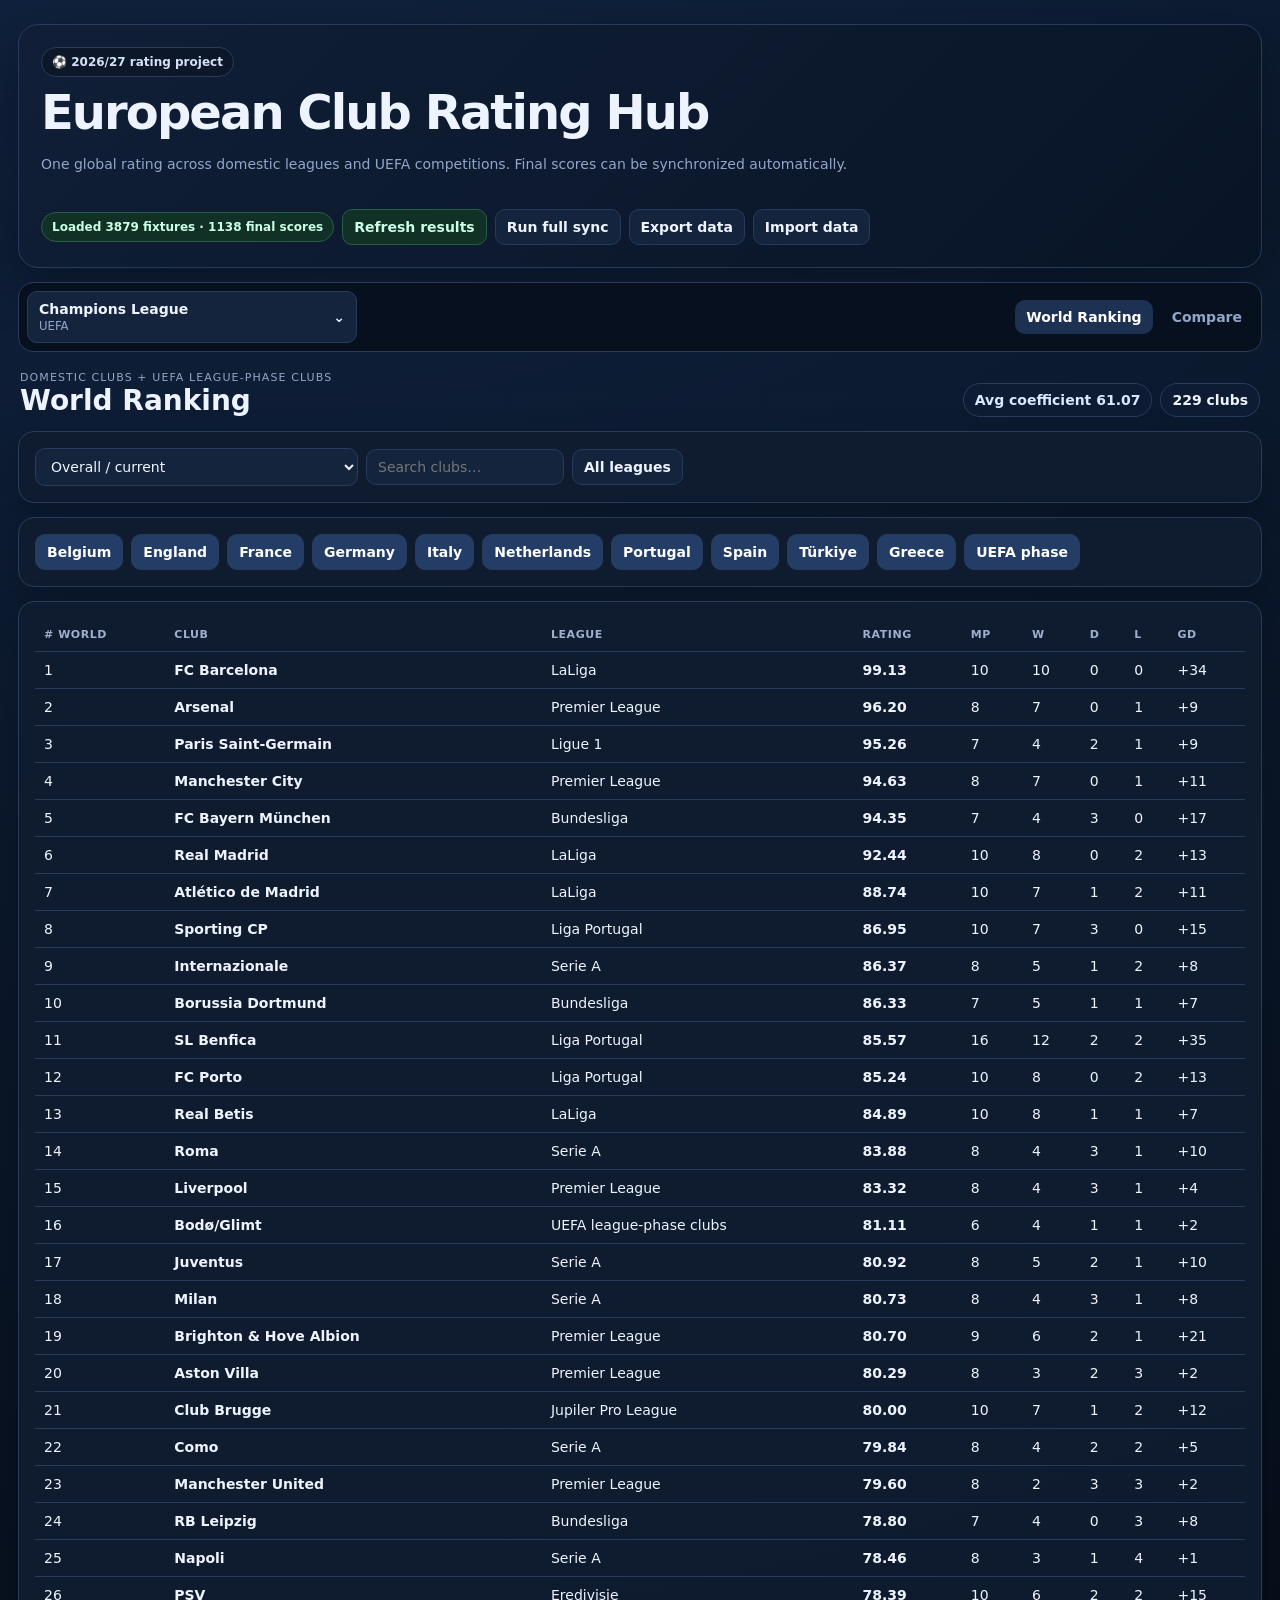
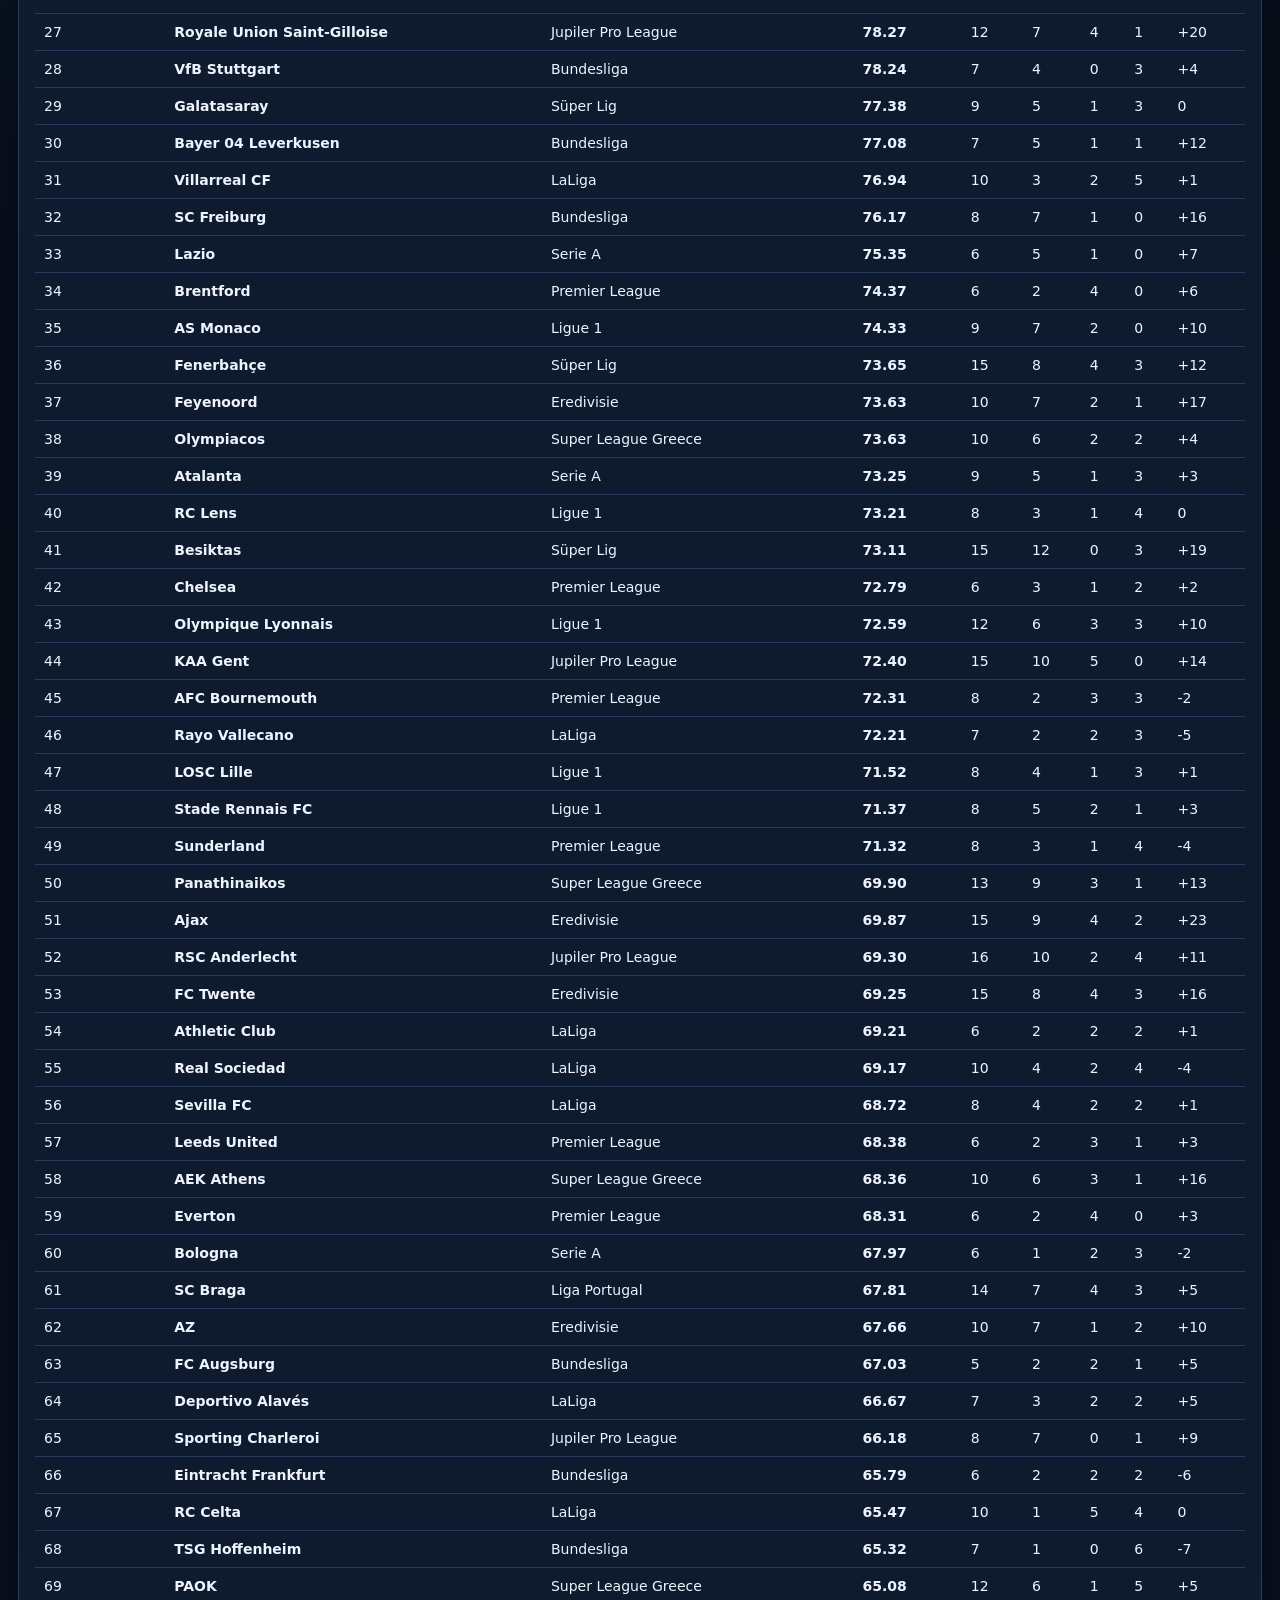
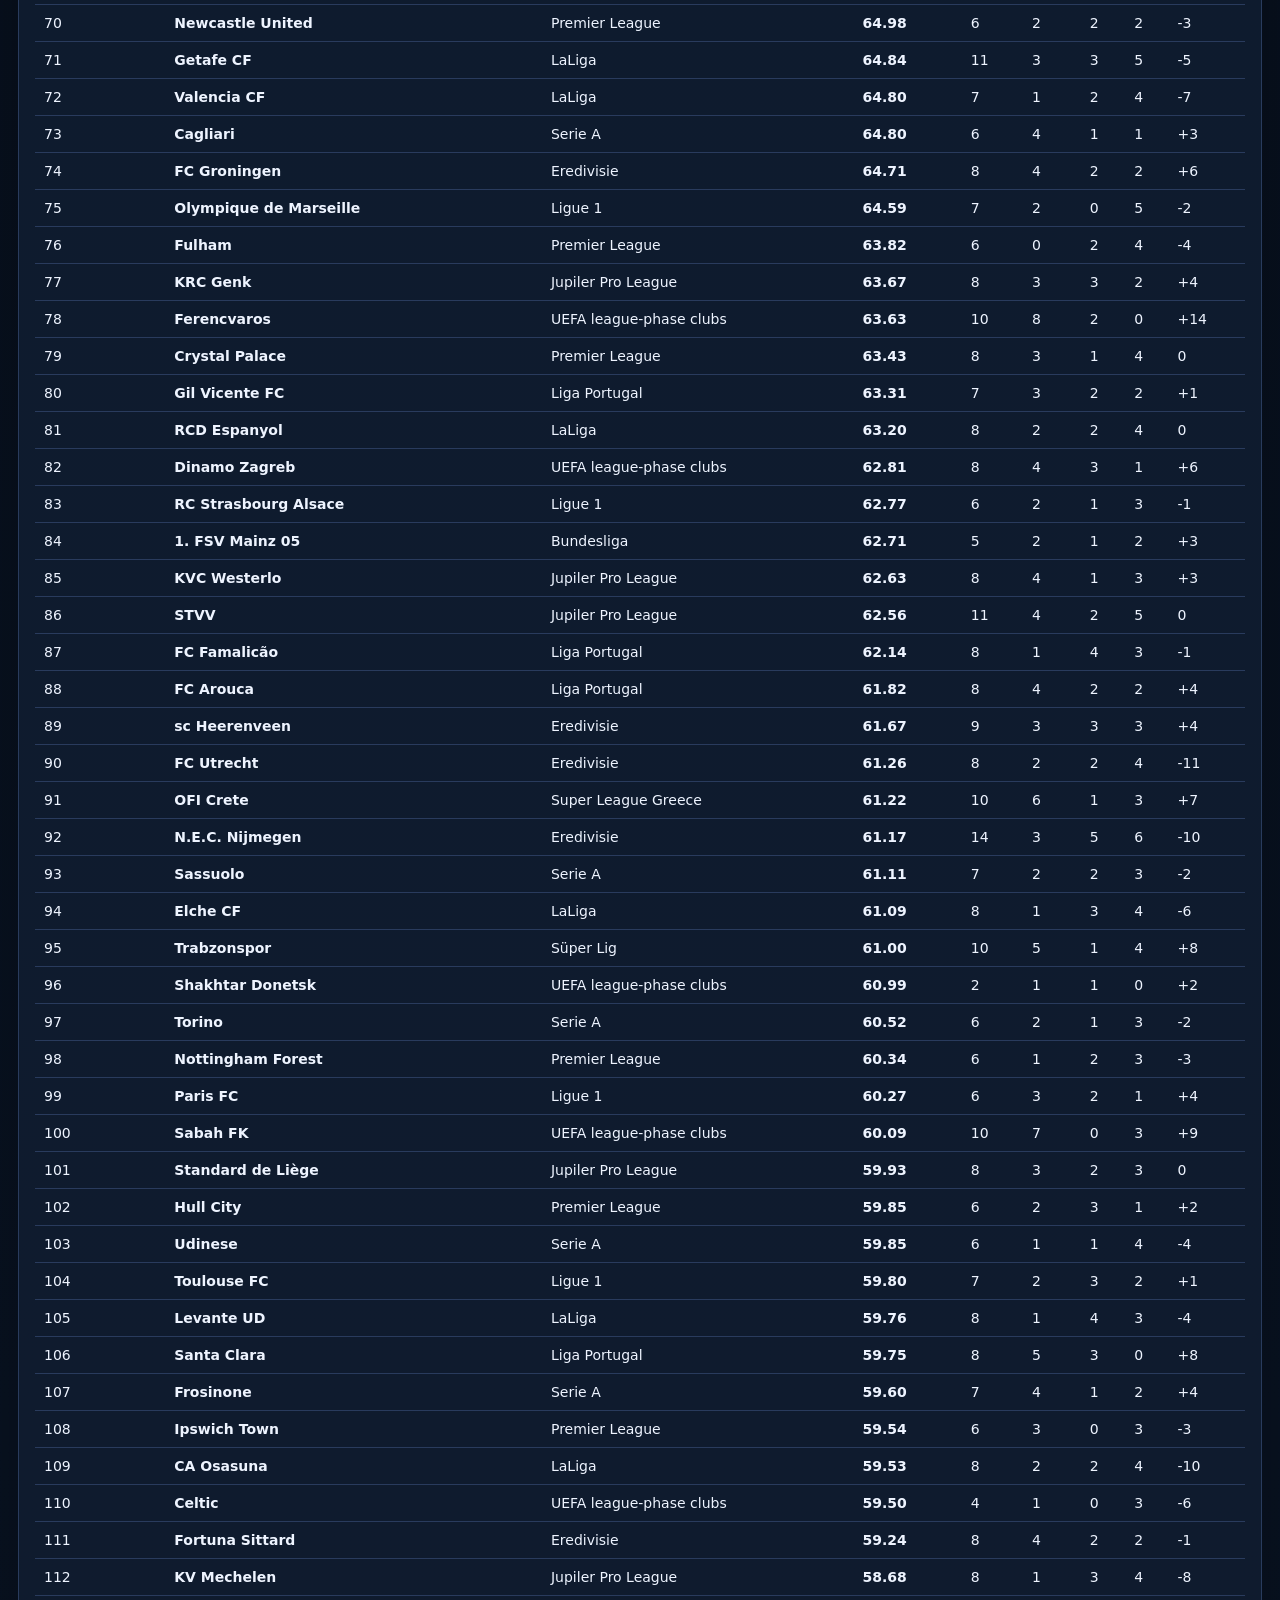
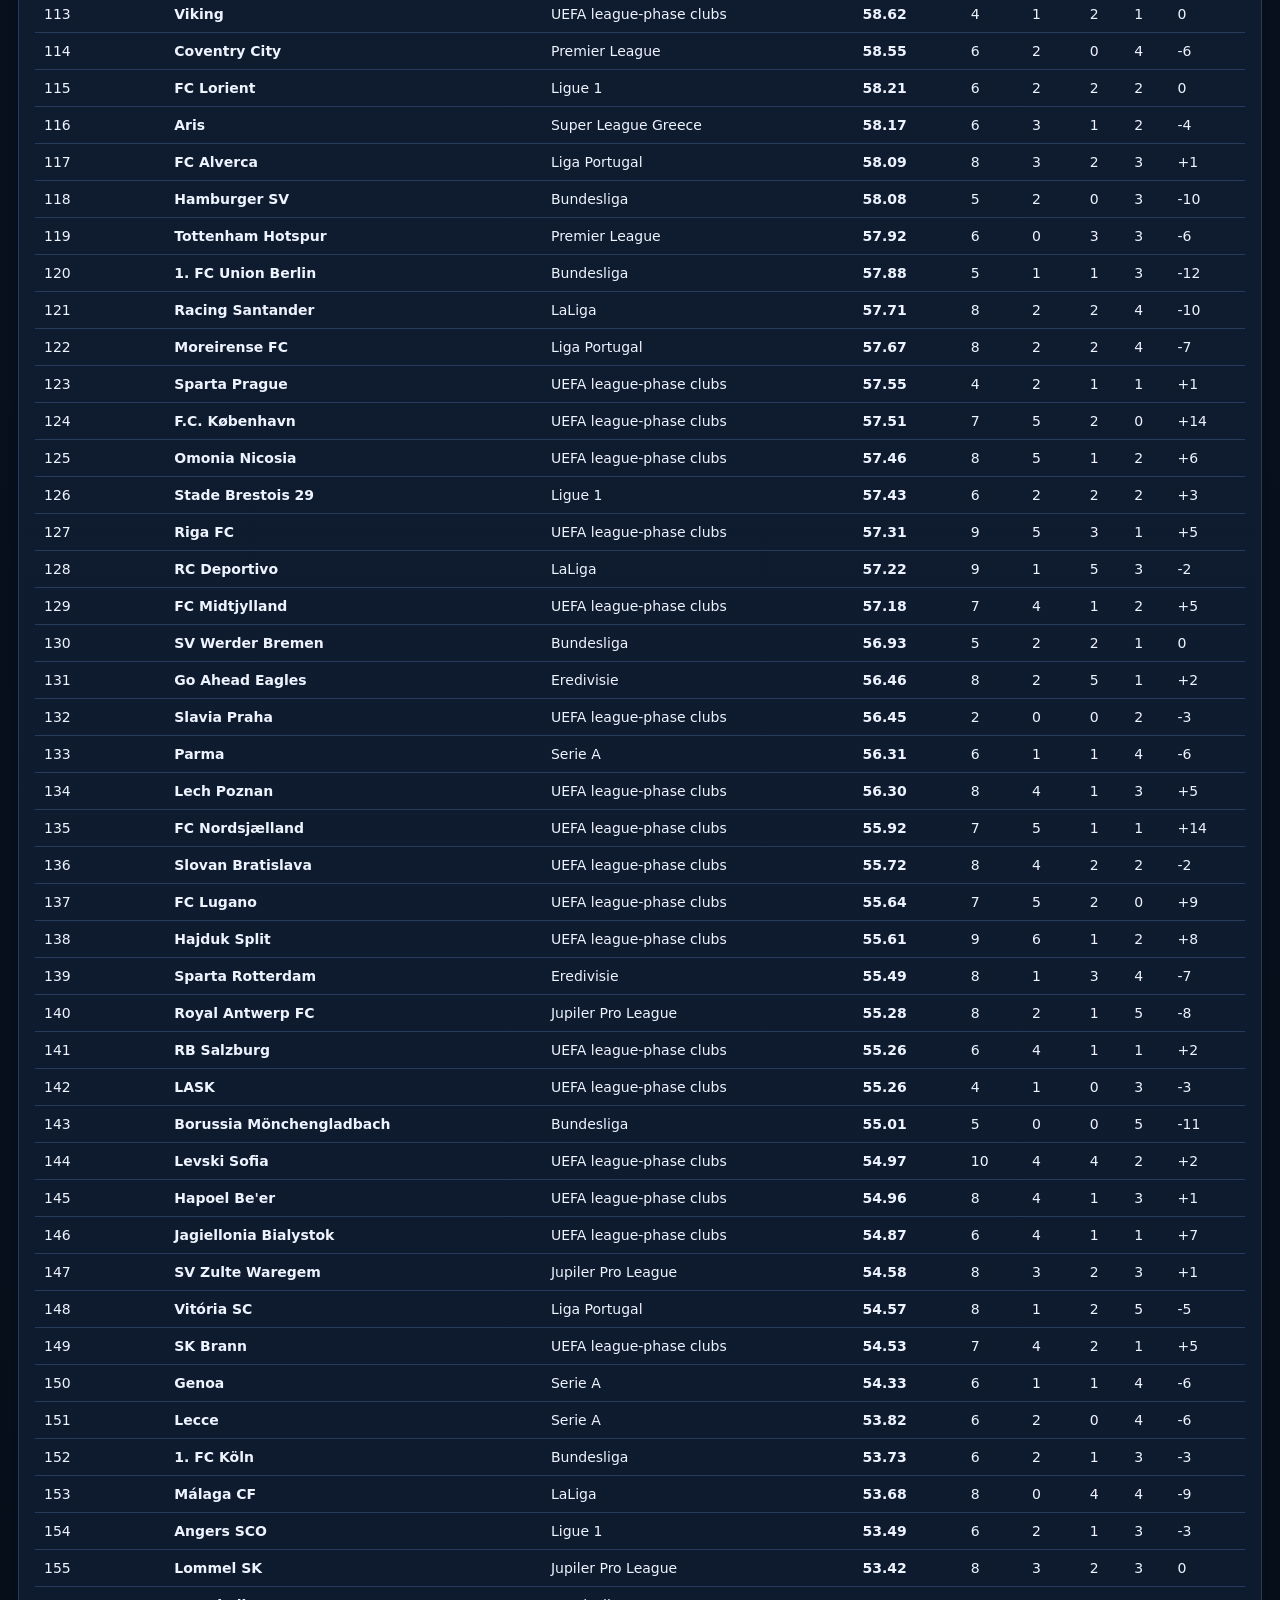
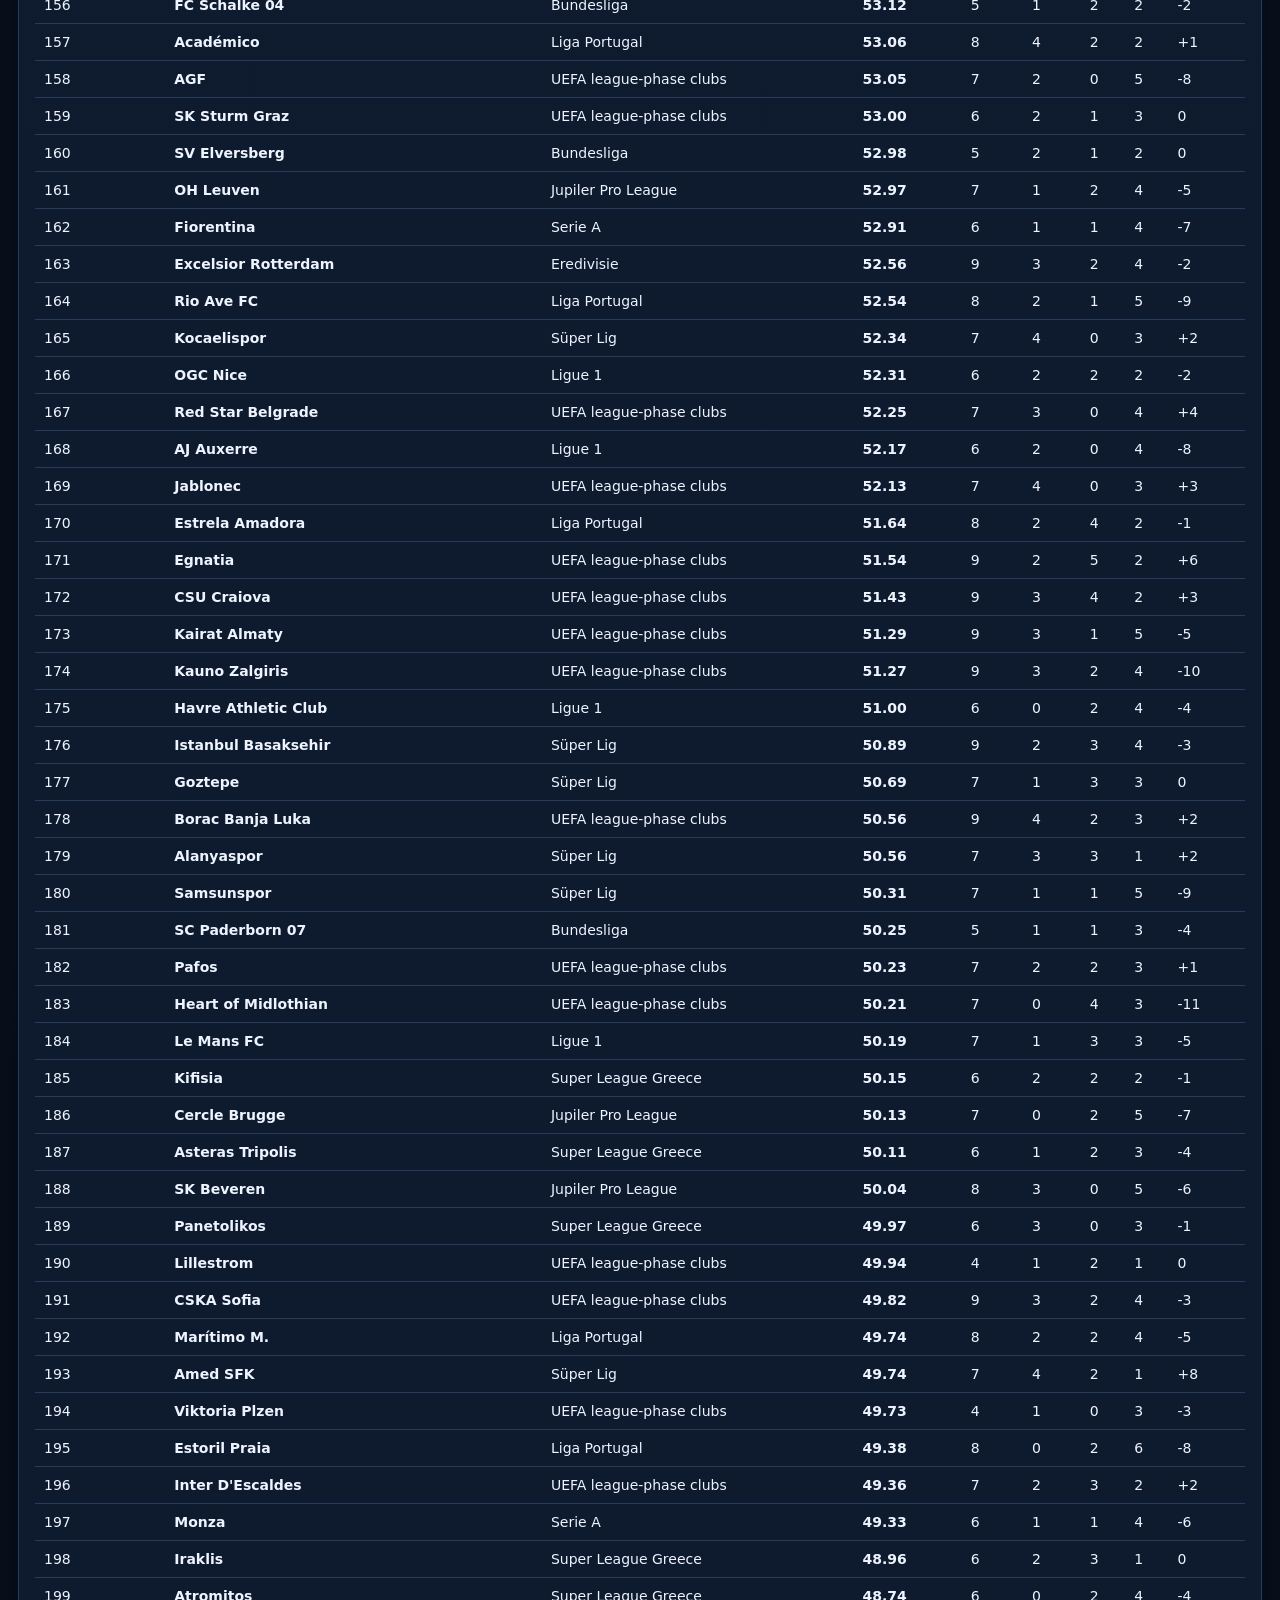
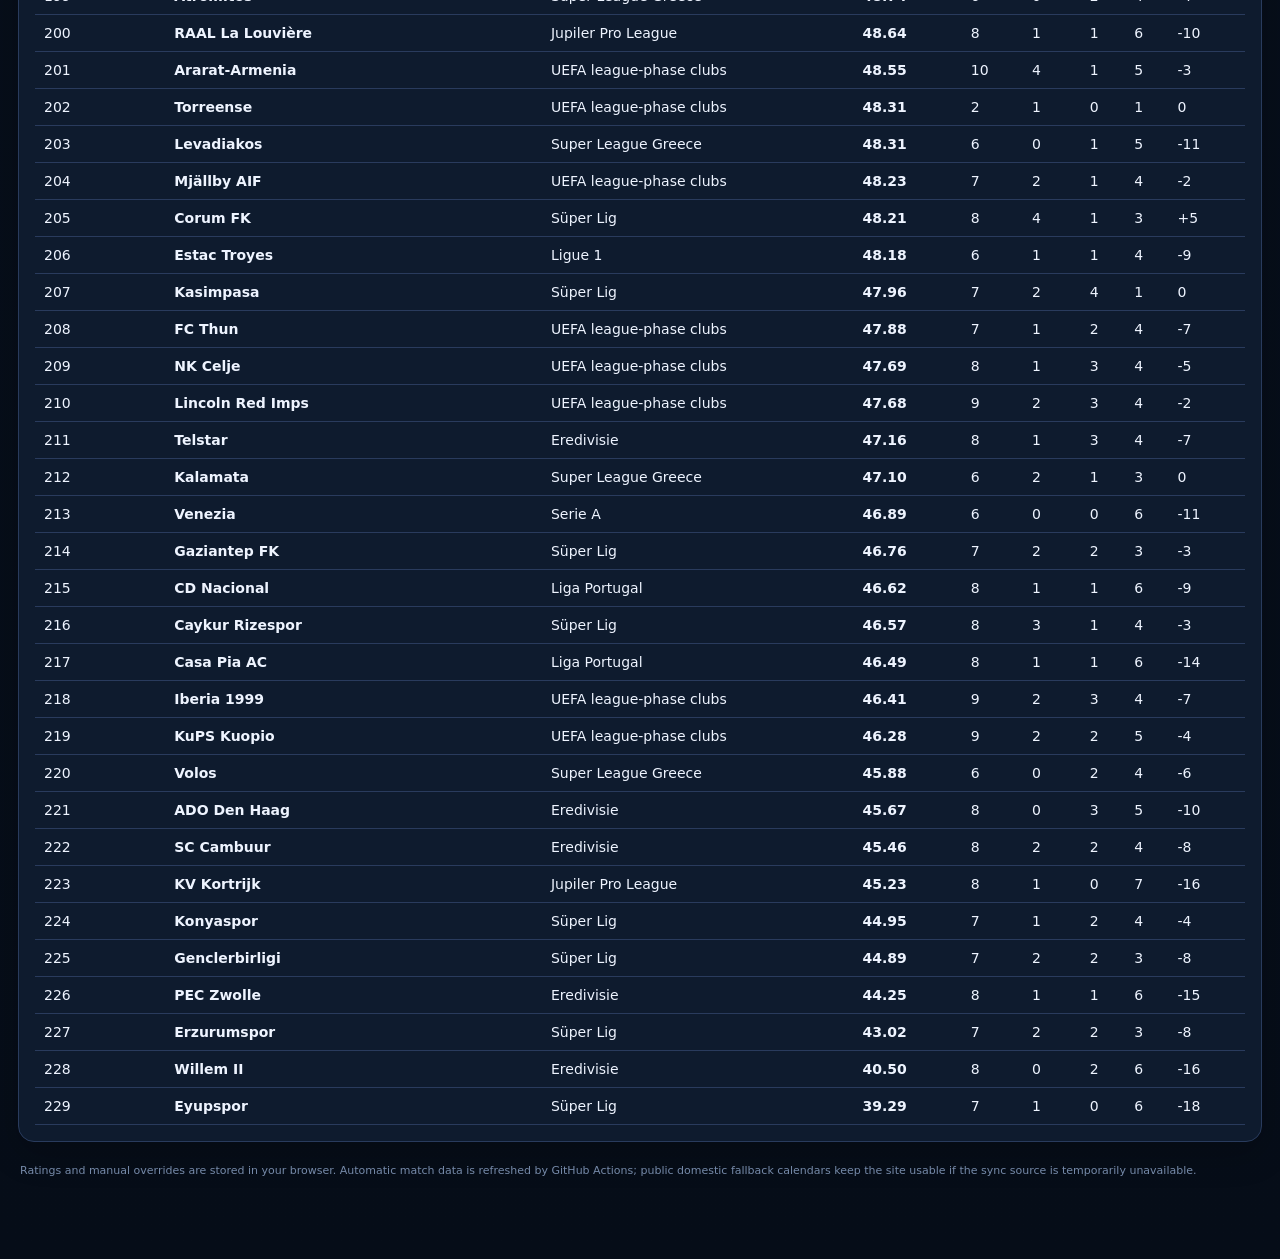
==== football/index.html @ 193fcacc "Refresh league weighting settings for returning visitors" ====
<!doctype html>
<html lang="en">
<head>
<meta charset="utf-8">
<meta name="viewport" content="width=device-width,initial-scale=1">
<title>European Club Rating Hub 2026/27</title>
<link rel="stylesheet" href="style.css?v=20261017-1">
</head>
<body>
<div class="wrap">
<header>
  <div><span class="badge">⚽ 2026/27 rating project</span><h1>European Club Rating Hub</h1><p>One global rating across domestic leagues and UEFA competitions. Final scores can be synchronized automatically.</p></div>
  <div class="toolbar">
    <span id="syncStatus" class="badge">Loading score data…</span>
    <button id="refreshBtn" class="primary">Refresh results</button>
    <button id="fullSyncBtn">Run full sync</button>
    <button id="exportBtn">Export data</button>
    <label class="button">Import data<input id="importFile" type="file" accept=".json" hidden></label>
  </div>
</header>
<nav id="mainNav"></nav>
<main id="panels"></main>
<div id="clubOverlay" class="overlay" hidden></div>
<footer>Ratings and manual overrides are stored in your browser. Automatic match data is refreshed by GitHub Actions; public domestic fallback calendars keep the site usable if the sync source is temporarily unavailable.</footer>
</div>
<script src="config.js?v=20261017-7"></script>
<script src="app-core.js?v=20260829-1"></script>
<script src="extra-ranked.js?v=20261017-6"></script>
<script src="new-domestic-leagues.js?v=20261017-3"></script>
<script src="rating-balance.js?v=20260827-6"></script>
<script src="fallback-loader.js?v=20261017-6"></script>
<script src="data-fixes.js?v=20261017-1"></script>
<script src="uefa-name-fixes.js?v=20260827-6"></script>
<script src="uefa-integrity.js?v=20260827-6"></script>
<script src="belgian-uefa-overrides.js?v=20260827-6"></script>
<script src="app-ui-1.js?v=20260930-1"></script>
<script src="app-ui-2.js?v=20261017-2"></script>
<script src="app-ui-3.js?v=20260827-6"></script>
<script src="app-ui-4.js?v=20261017-5"></script>
<script src="ui-fixes.js?v=20260827-6"></script>
<script src="patch-v2.js?v=20260829-1"></script>
<script src="standings-patch.js?v=20260827-6"></script>
<script src="live-standings-ui.js?v=20260827-6"></script>
<script src="league-average.js?v=20260827-6"></script>
<script src="compare-search.js?v=20260827-6"></script>
<script src="extra-ranked-ui.js?v=20261017-1"></script>
<script src="ucl-standings.js?v=20261017-1"></script>
<script src="fixture-standings-fixes.js?v=20261017-3"></script>
</body>
</html>
---- football/style.css ----
:root{--bg:#06101d;--panel:#101c30;--panel2:#0a1527;--line:#293b5d;--text:#eef4ff;--muted:#93a6c8;--accent:#74a9ff;--good:#62d59b;--bad:#ff7c89;--warn:#ffd36a}
*{box-sizing:border-box}body{margin:0;color:var(--text);font:14px Inter,system-ui,Segoe UI,Arial;background:radial-gradient(circle at 15% -10%,#142c4f 0,transparent 28%),linear-gradient(#050b15,#08111f 50%,#060d18);min-height:100vh}.wrap{max-width:1480px;margin:auto;padding:24px 18px 60px}
header{display:flex;justify-content:space-between;gap:20px;align-items:flex-start;flex-wrap:wrap;background:linear-gradient(135deg,#101f37,#091426);border:1px solid var(--line);border-radius:20px;padding:22px;margin-bottom:14px;box-shadow:0 18px 55px #0005}h1{font-size:clamp(30px,4vw,48px);margin:7px 0;letter-spacing:-.04em}h2{font-size:28px;margin:0}h3{margin:0 0 12px}p{color:var(--muted);line-height:1.5}.badge{display:inline-flex;border:1px solid var(--line);border-radius:999px;padding:7px 10px;background:#0c172a;color:#d4e1f8;font-size:12px;font-weight:800}.badge.ok{border-color:#285d49;background:#123126;color:#cbffe7}.badge.warn{border-color:#715e2e;background:#2a2414;color:#ffe6a3}
.toolbar,.filters,.actions,.chips,.custom{display:flex;gap:8px;flex-wrap:wrap;align-items:center}button,.button,input,select{border:1px solid var(--line);border-radius:10px;background:#14243d;color:var(--text);padding:9px 11px;font:inherit}button,.button{font-weight:800;cursor:pointer}button:hover,.button:hover{background:#1d3152}.primary{background:#123126;border-color:#285d49;color:#cbffe7}input:focus,select:focus{outline:2px solid #74a9ff55}
#mainNav{display:flex;gap:8px;align-items:center;background:#07101e;border:1px solid var(--line);border-radius:15px;padding:8px;margin-bottom:16px;position:relative}.picker{position:relative;min-width:330px;margin-right:auto}#pickerBtn{width:100%;display:flex;justify-content:space-between;align-items:center;text-align:left}#pickerBtn span strong,#pickerBtn span small{display:block}#pickerBtn span small{color:var(--muted);font-weight:500;margin-top:2px}#compMenu{display:none;position:absolute;z-index:50;top:calc(100% + 7px);left:0;width:min(420px,90vw);max-height:540px;overflow:auto;background:#fbfcfe;color:#172033;border-radius:13px;padding:7px;box-shadow:0 24px 70px #0009}#compMenu.open{display:block}#compMenu h4{margin:8px 10px 5px;color:#59677b;text-transform:uppercase;font-size:11px;letter-spacing:.08em}#compMenu button{width:100%;border:0;background:transparent;color:#1f2937;display:flex;justify-content:space-between;text-align:left}#compMenu button:hover,#compMenu button.active{background:#1769d2;color:white}#compMenu small{opacity:.7}.nav-action{border:0;background:transparent;color:var(--muted)}.nav-action.active{background:#1d3152;color:#fff}
.main-panel,.subpanel{display:none}.main-panel.active,.subpanel.active{display:block}.page-head{display:flex;justify-content:space-between;align-items:flex-end;gap:12px;margin:8px 2px 14px}.page-head span{color:var(--muted);text-transform:uppercase;letter-spacing:.1em;font-size:11px}.page-head>b{background:#0d1c32;border:1px solid var(--line);border-radius:999px;padding:8px 11px}.subtabs{display:flex;gap:7px;background:#091426;border:1px solid var(--line);border-radius:13px;padding:6px;margin-bottom:14px;max-width:620px}.subtabs button{flex:1;border:0;background:transparent;color:var(--muted)}.subtabs button.active{background:#1c2d4a;color:white}
.card{background:#101c30ee;border:1px solid var(--line);border-radius:16px;padding:16px;margin-bottom:14px;box-shadow:0 12px 35px #0003}.section-title{display:flex;justify-content:space-between;align-items:center}.section-title span{color:var(--muted)}.team-grid{display:grid;grid-template-columns:repeat(2,minmax(0,1fr));gap:9px}.team-card{display:grid;grid-template-columns:minmax(170px,1fr) 100px 90px;gap:9px;align-items:center;background:#091427;border:1px solid var(--line);border-radius:11px;padding:10px}.team-card small{display:block;color:var(--muted);margin-top:3px}.team-card input{text-align:right;font-weight:800}.team-card>div:last-child{text-align:right}.team-card>div:last-child b{display:block;font-size:16px}
.club-link{border:0;background:transparent;padding:0;color:var(--text);font-weight:900;text-align:left}.club-link:hover{text-decoration:underline;background:transparent;color:#bcd5ff}
.round-title{margin:18px 3px 8px}.match{display:grid;grid-template-columns:120px minmax(150px,1fr) 150px minmax(150px,1fr) 1.4fr;gap:9px;align-items:center;background:#0a1629;border:1px solid var(--line);border-radius:12px;padding:10px;margin-bottom:7px}.match.scored{background:#102039}.date{color:#b2c1d9;font-size:12px}.date small,.date em{display:block;color:var(--muted);font-style:normal;margin-top:2px}.home{text-align:right;font-weight:800}.score>div{display:flex;justify-content:center;align-items:center;gap:5px}.score input{width:48px;text-align:center;font-weight:900}.score select{width:100%;margin-top:5px;font-size:10px}.impact{font-size:12px;line-height:1.45;color:#cbd7e9}.up{color:var(--good);font-weight:900}.down{color:var(--bad);font-weight:900}.muted{color:var(--muted)}
table{width:100%;border-collapse:collapse}th,td{text-align:left;padding:10px 9px;border-bottom:1px solid var(--line)}th{color:#9fb0cc;font-size:11px;text-transform:uppercase;letter-spacing:.05em}tbody tr:hover{background:#ffffff0b}.chips button.active{background:#243d66;color:white}.compare{display:grid;grid-template-columns:280px 1fr;gap:14px}.compare>.card:first-child{align-self:start}.compare select,.compare>.card:first-child button{width:100%;margin-bottom:8px}#compareChart,#clubChart{width:100%;height:350px;display:block;background:#081225;border:1px solid var(--line);border-radius:12px;margin-bottom:12px}
.settings{display:grid;grid-template-columns:repeat(2,1fr);gap:0 24px}.settings label{display:grid;grid-template-columns:1fr 120px;gap:10px;padding:8px 0;border-bottom:1px solid #293b5d99;font-weight:800}.settings label small{grid-column:1;color:var(--muted);font-weight:500}.settings label input{grid-column:2;grid-row:1/3;text-align:right}.custom input,.custom select{flex:1;min-width:140px}.custom-row{display:flex;justify-content:space-between;gap:10px;align-items:center;border-top:1px solid var(--line);padding:9px 0}
.overlay{position:fixed;inset:0;z-index:100;background:#030811ef;overflow:auto;padding:22px 10px}.overlay[hidden]{display:none}.modal{max-width:1100px;margin:auto;background:#0d192c;border:1px solid var(--line);border-radius:18px;padding:18px;box-shadow:0 20px 70px #0008}.modal-head{display:flex;justify-content:space-between;gap:12px}.modal-head h2{margin-top:5px}.modal-head small{color:var(--muted)}.metrics{display:grid;grid-template-columns:repeat(4,1fr);gap:8px;margin:14px 0}.metrics>div{background:#081426;border:1px solid var(--line);border-radius:11px;padding:11px}.metrics small{display:block;color:var(--muted)}.metrics b{font-size:18px}.table-wrap{overflow:auto}
footer{color:#768aa9;font-size:11px;margin:22px 2px}
@media(max-width:950px){#mainNav{flex-wrap:wrap}.picker{width:100%;min-width:0;margin-right:0}.team-grid,.settings,.compare{grid-template-columns:1fr}.match{grid-template-columns:90px 1fr 120px 1fr}.impact{grid-column:1/-1}.metrics{grid-template-columns:repeat(2,1fr)}}@media(max-width:620px){.wrap{padding:8px 6px 35px}header{padding:15px}.nav-action{flex:1}.team-card{grid-template-columns:1fr 90px}.team-card>div:last-child{grid-column:1/-1;text-align:left}.match{grid-template-columns:1fr 105px 1fr}.date{grid-column:1/-1}.metrics{grid-template-columns:1fr 1fr}.card{padding:11px}th,td{padding:8px 5px;font-size:11px}}

/* Interactive standings: sort by any column, with visible direction. */
th.click-sort{cursor:pointer;user-select:none;white-space:nowrap}
th.click-sort:hover,th.click-sort:focus-visible{color:#eef4ff;background:#243650;outline:1px solid #74a9ff77}
th.click-sort[aria-sort="ascending"]::after{content:" ▲";color:#74a9ff}
th.click-sort[aria-sort="descending"]::after{content:" ▼";color:#74a9ff}
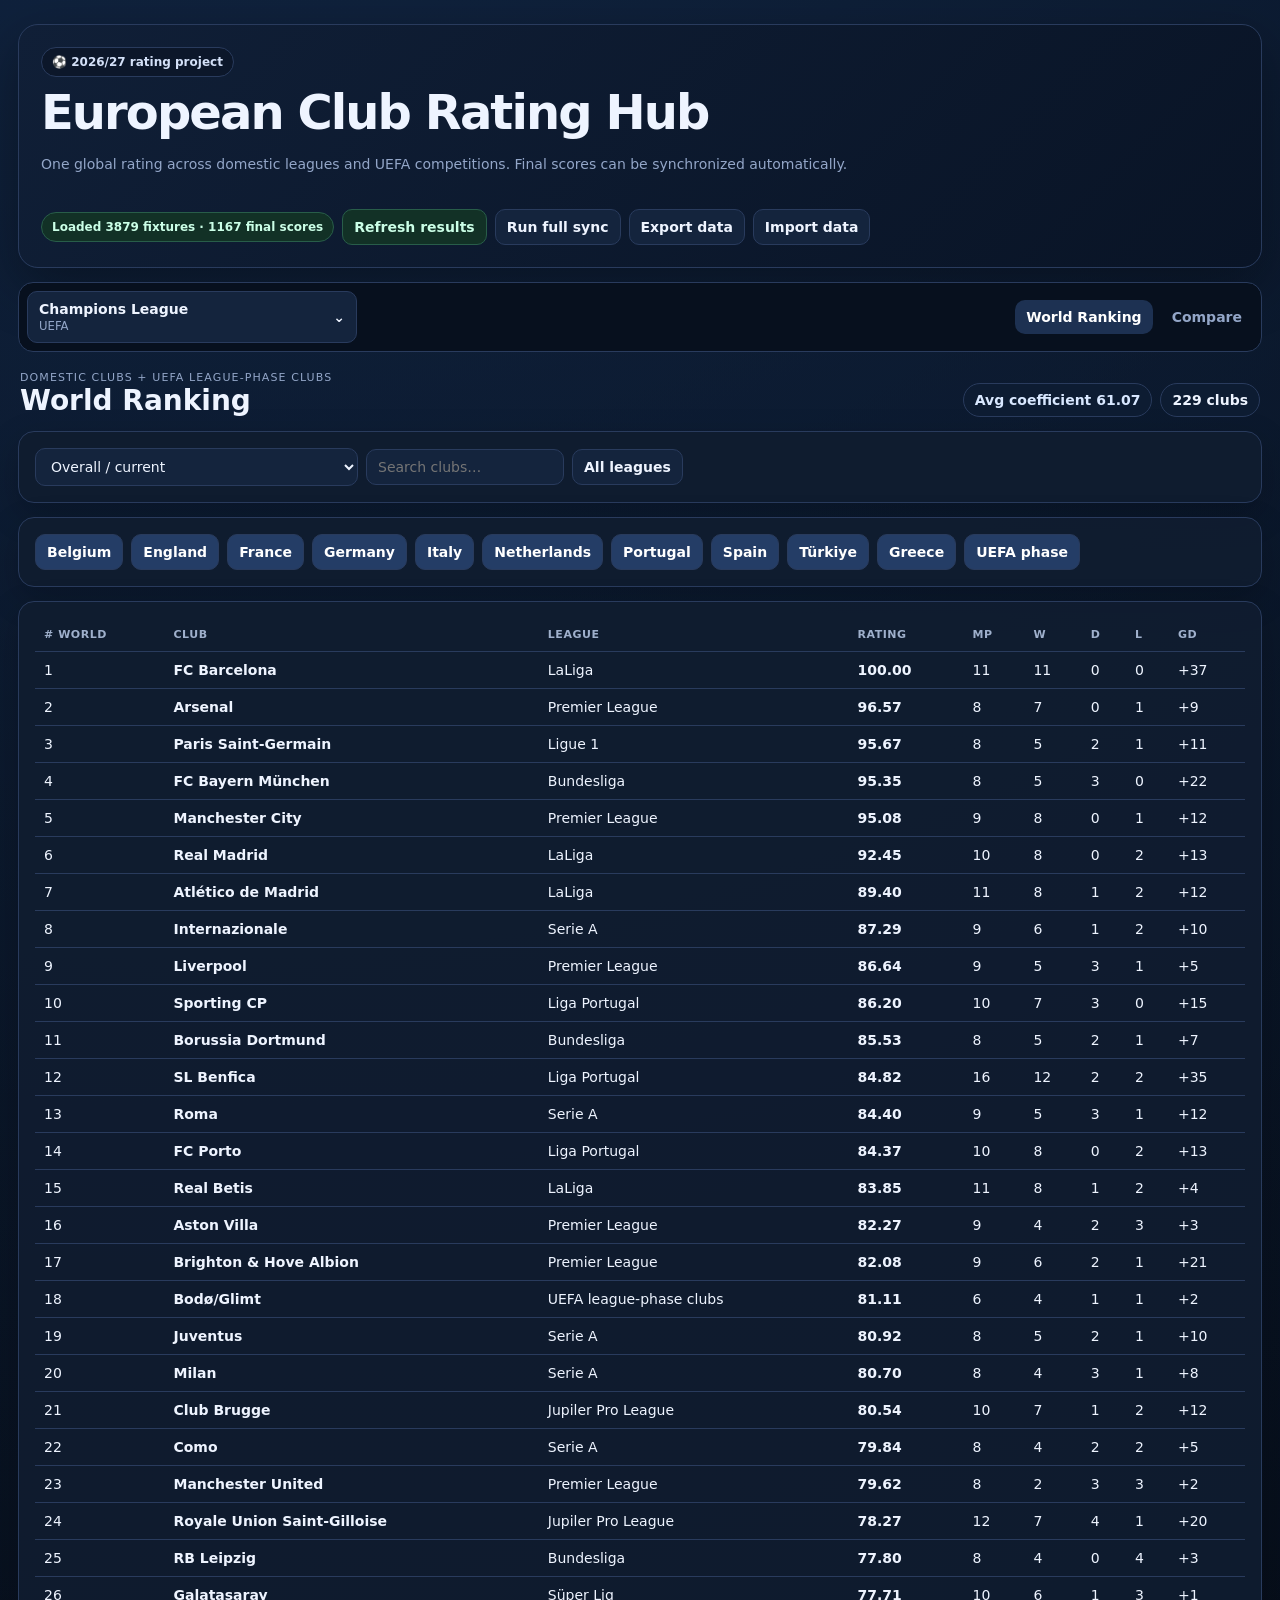
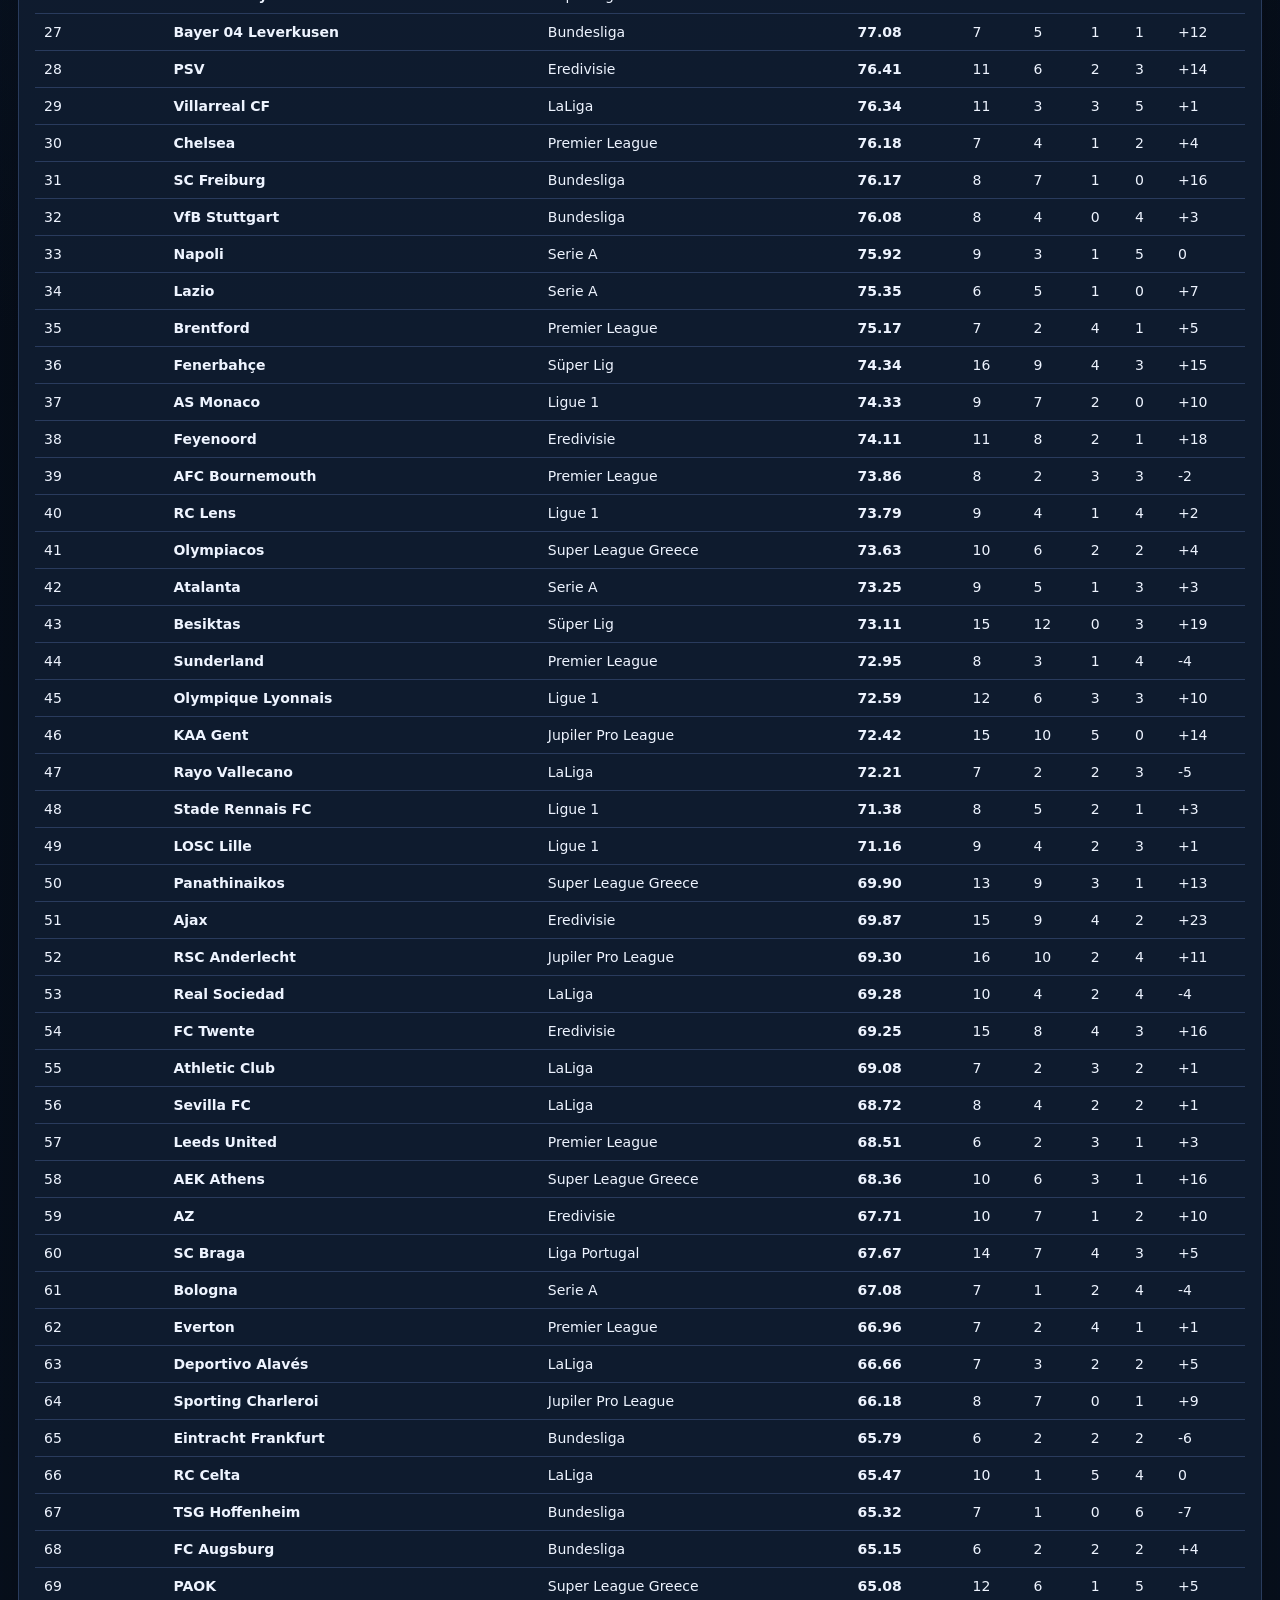
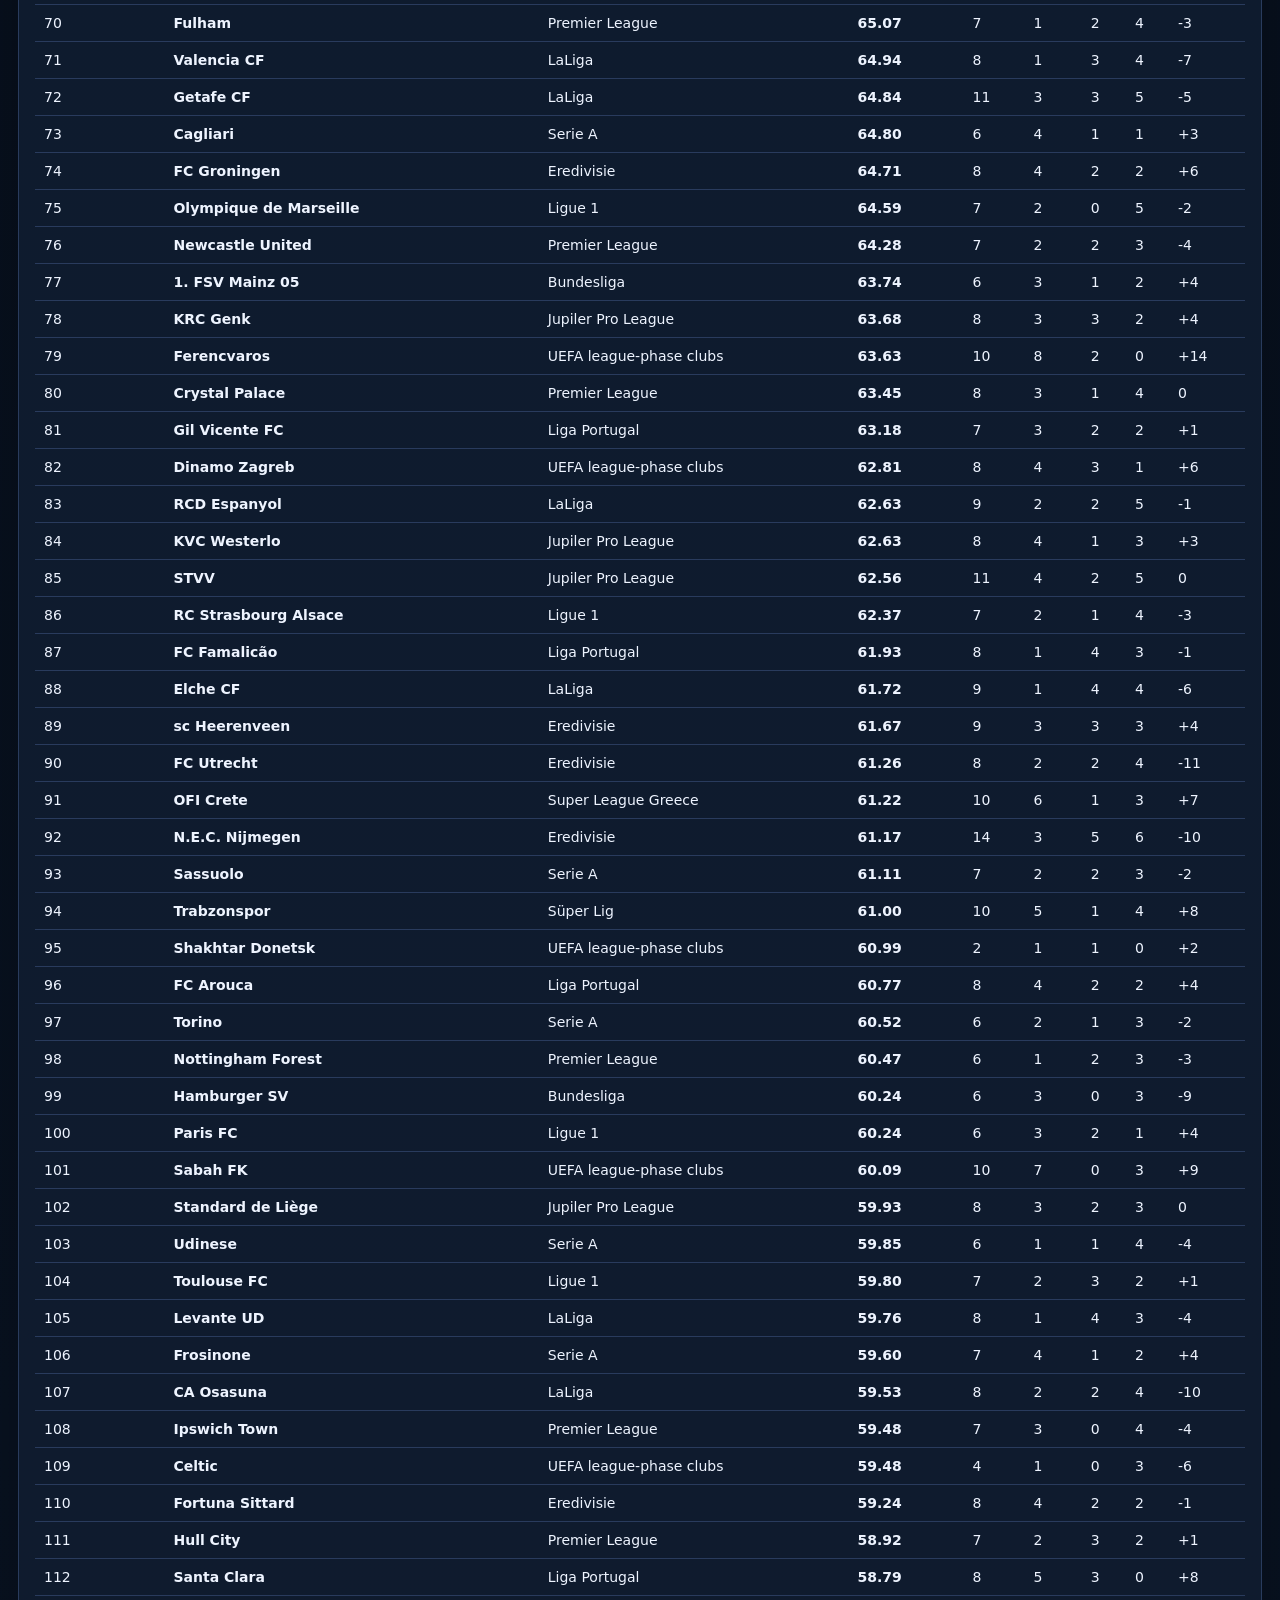
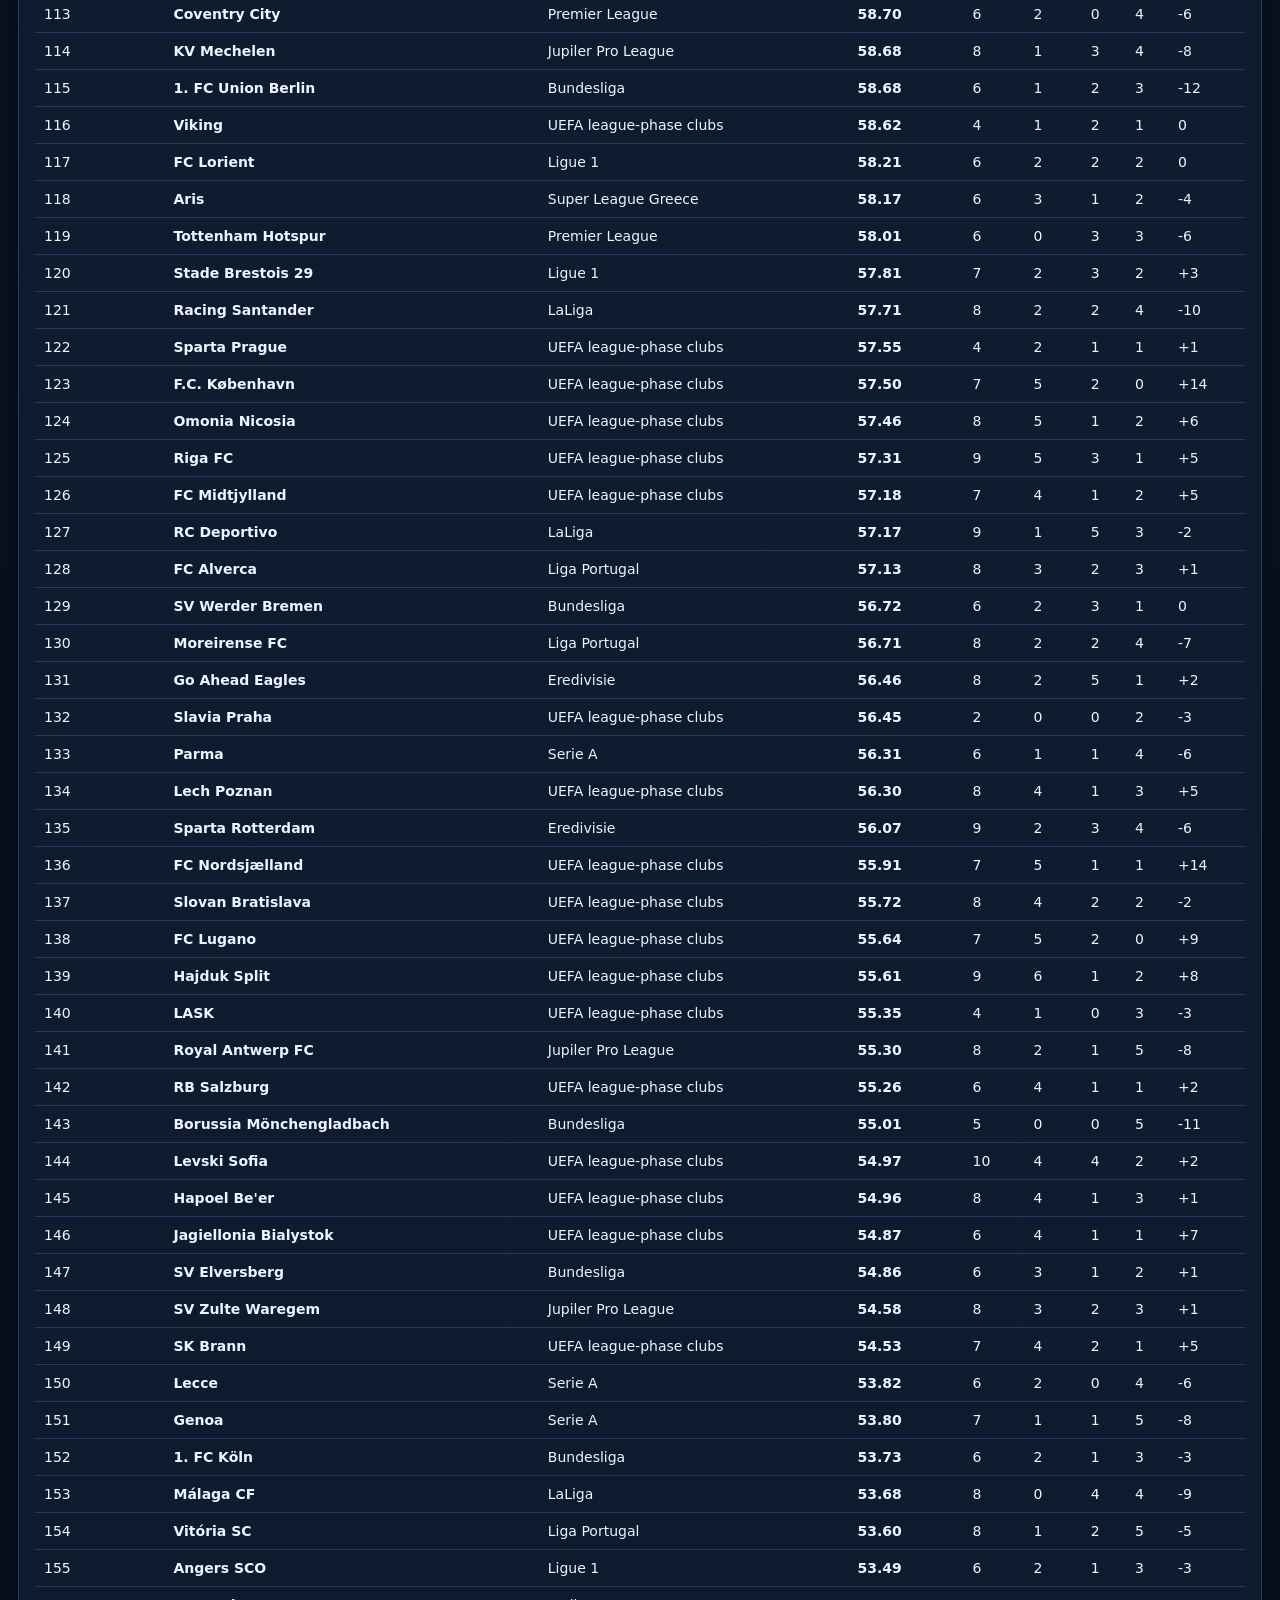
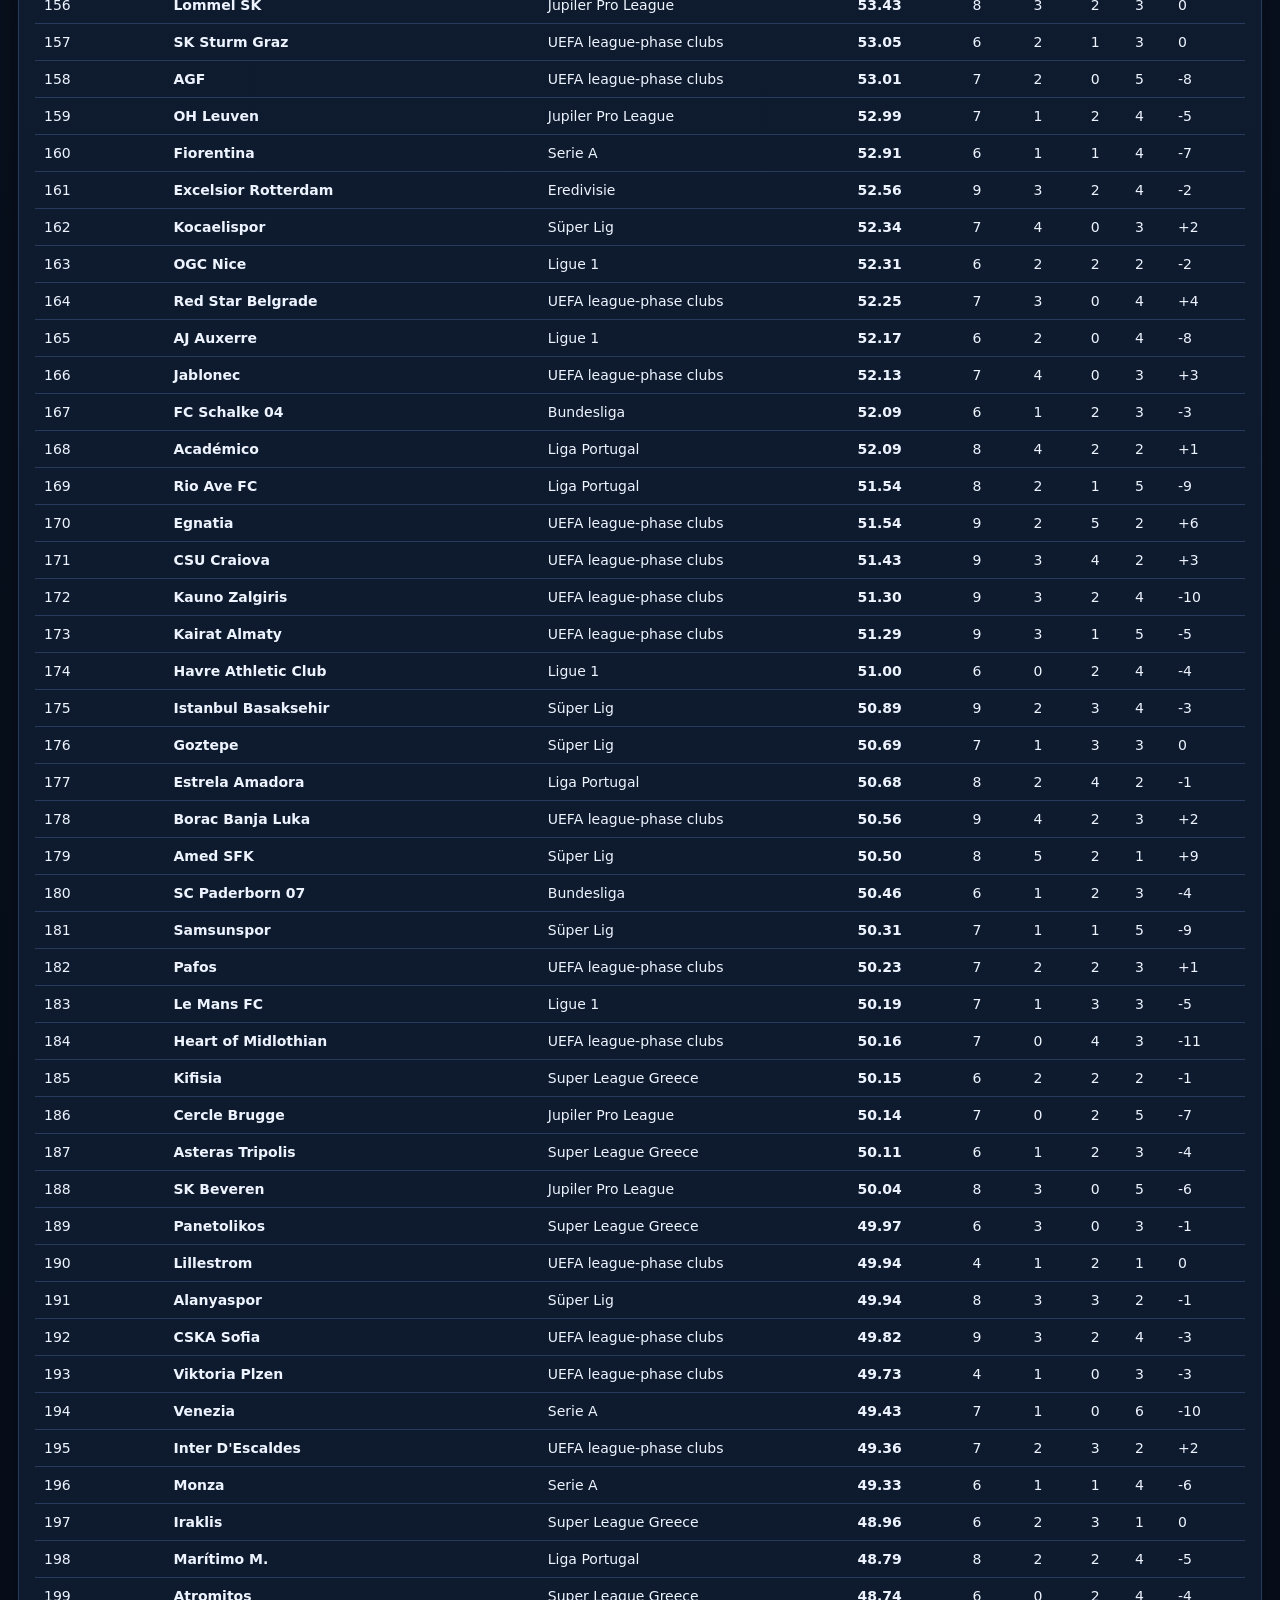
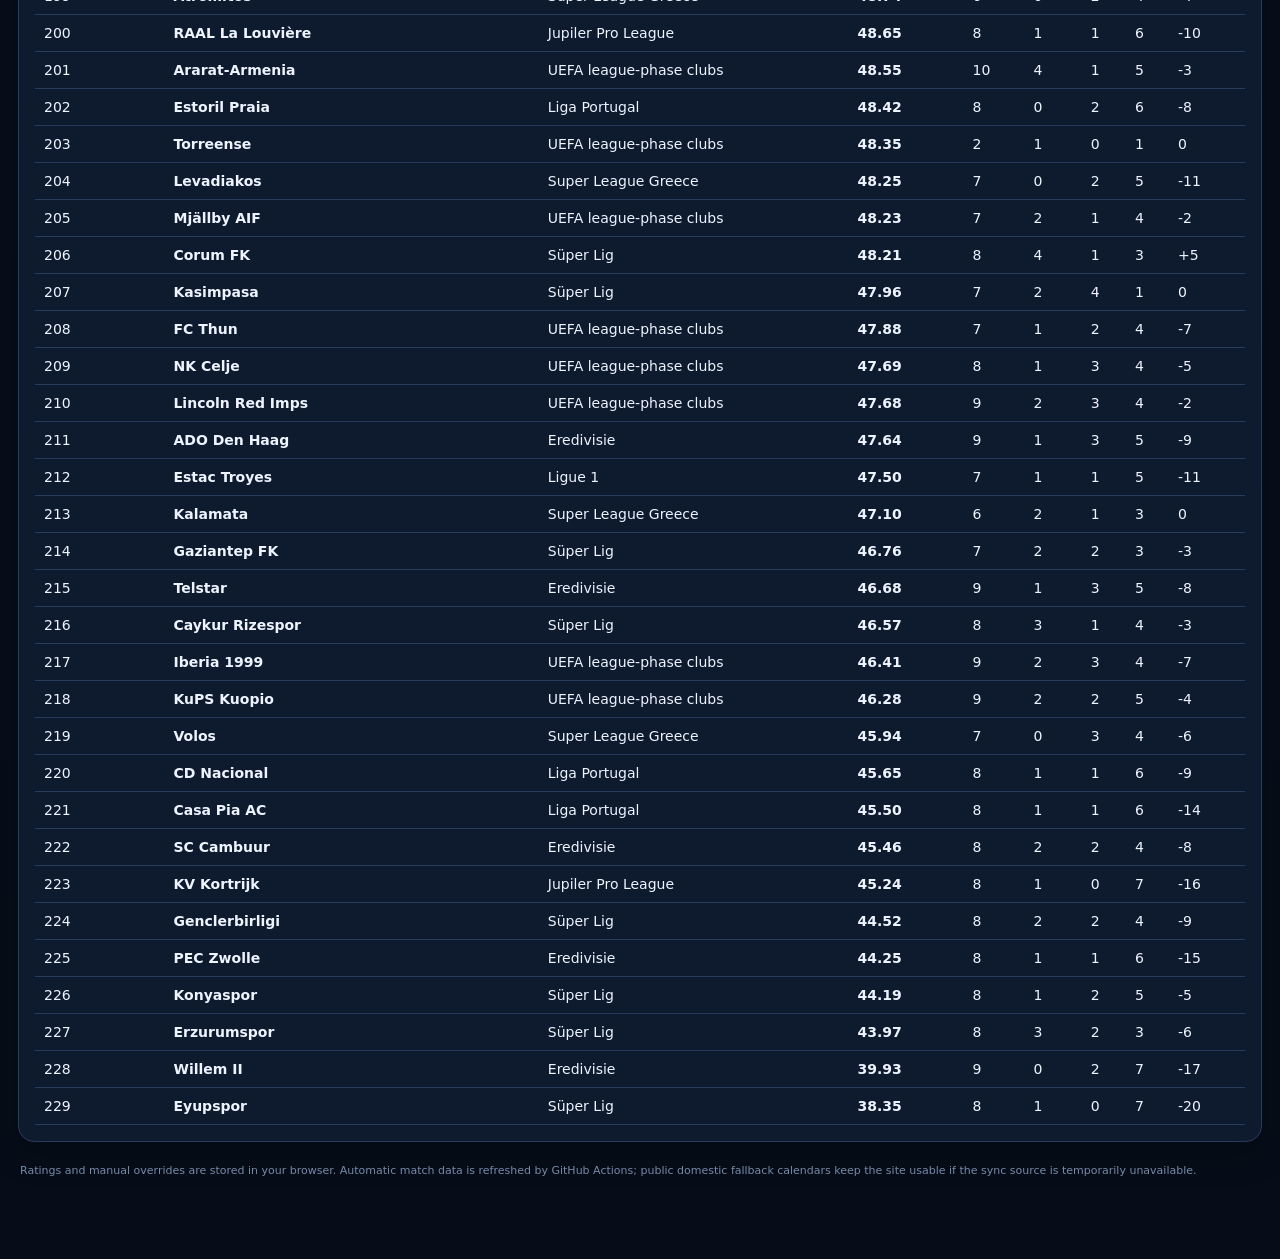
==== commit aa72c301: "Revise Premier League and Portugal starting ratings and migrate saved coefficients across devices" ====
--- a/football/index.html
+++ b/football/index.html
@@ -23,8 +23,8 @@
 <div id="clubOverlay" class="overlay" hidden></div>
 <footer>Ratings and manual overrides are stored in your browser. Automatic match data is refreshed by GitHub Actions; public domestic fallback calendars keep the site usable if the sync source is temporarily unavailable.</footer>
 </div>
-<script src="config.js?v=20261017-7"></script>
-<script src="app-core.js?v=20260829-1"></script>
+<script src="config.js?v=20261018-1"></script>
+<script src="app-core.js?v=20261018-1"></script>
 <script src="extra-ranked.js?v=20261017-6"></script>
 <script src="new-domestic-leagues.js?v=20261017-3"></script>
 <script src="rating-balance.js?v=20260827-6"></script>
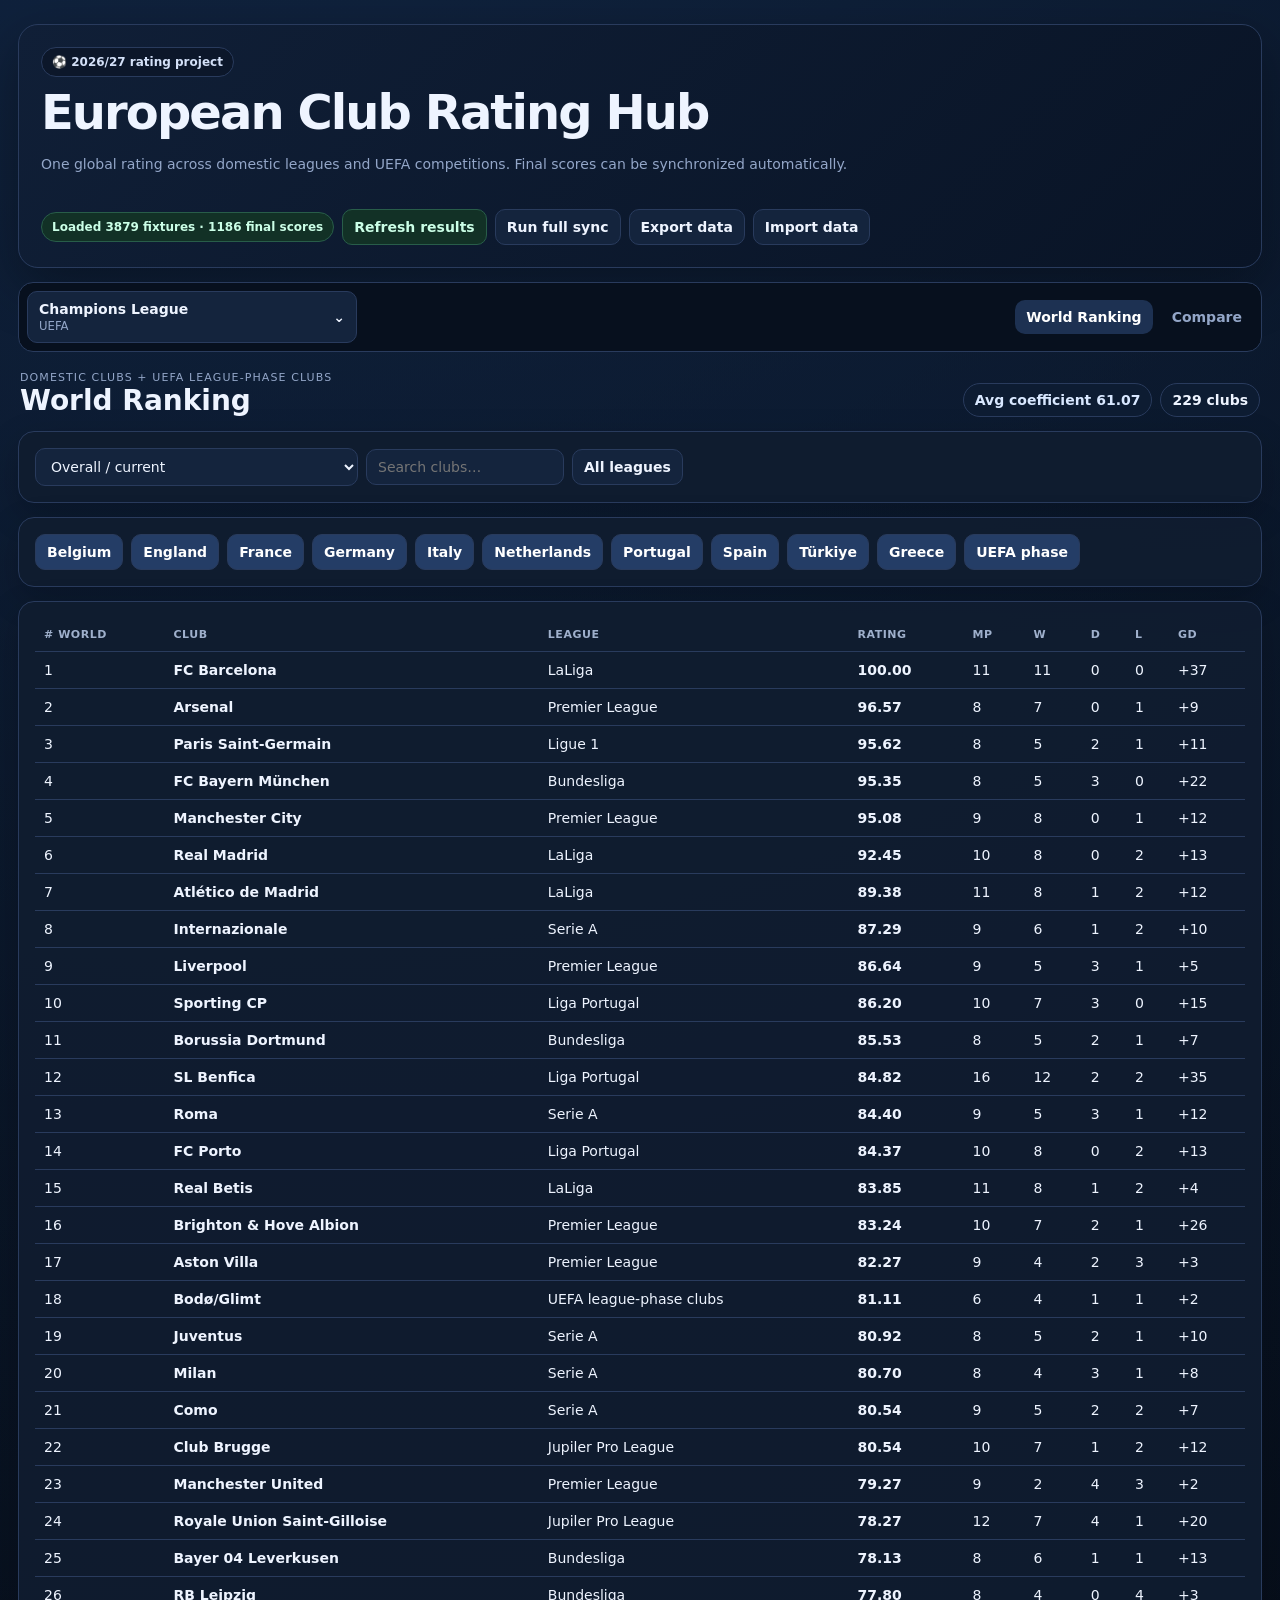
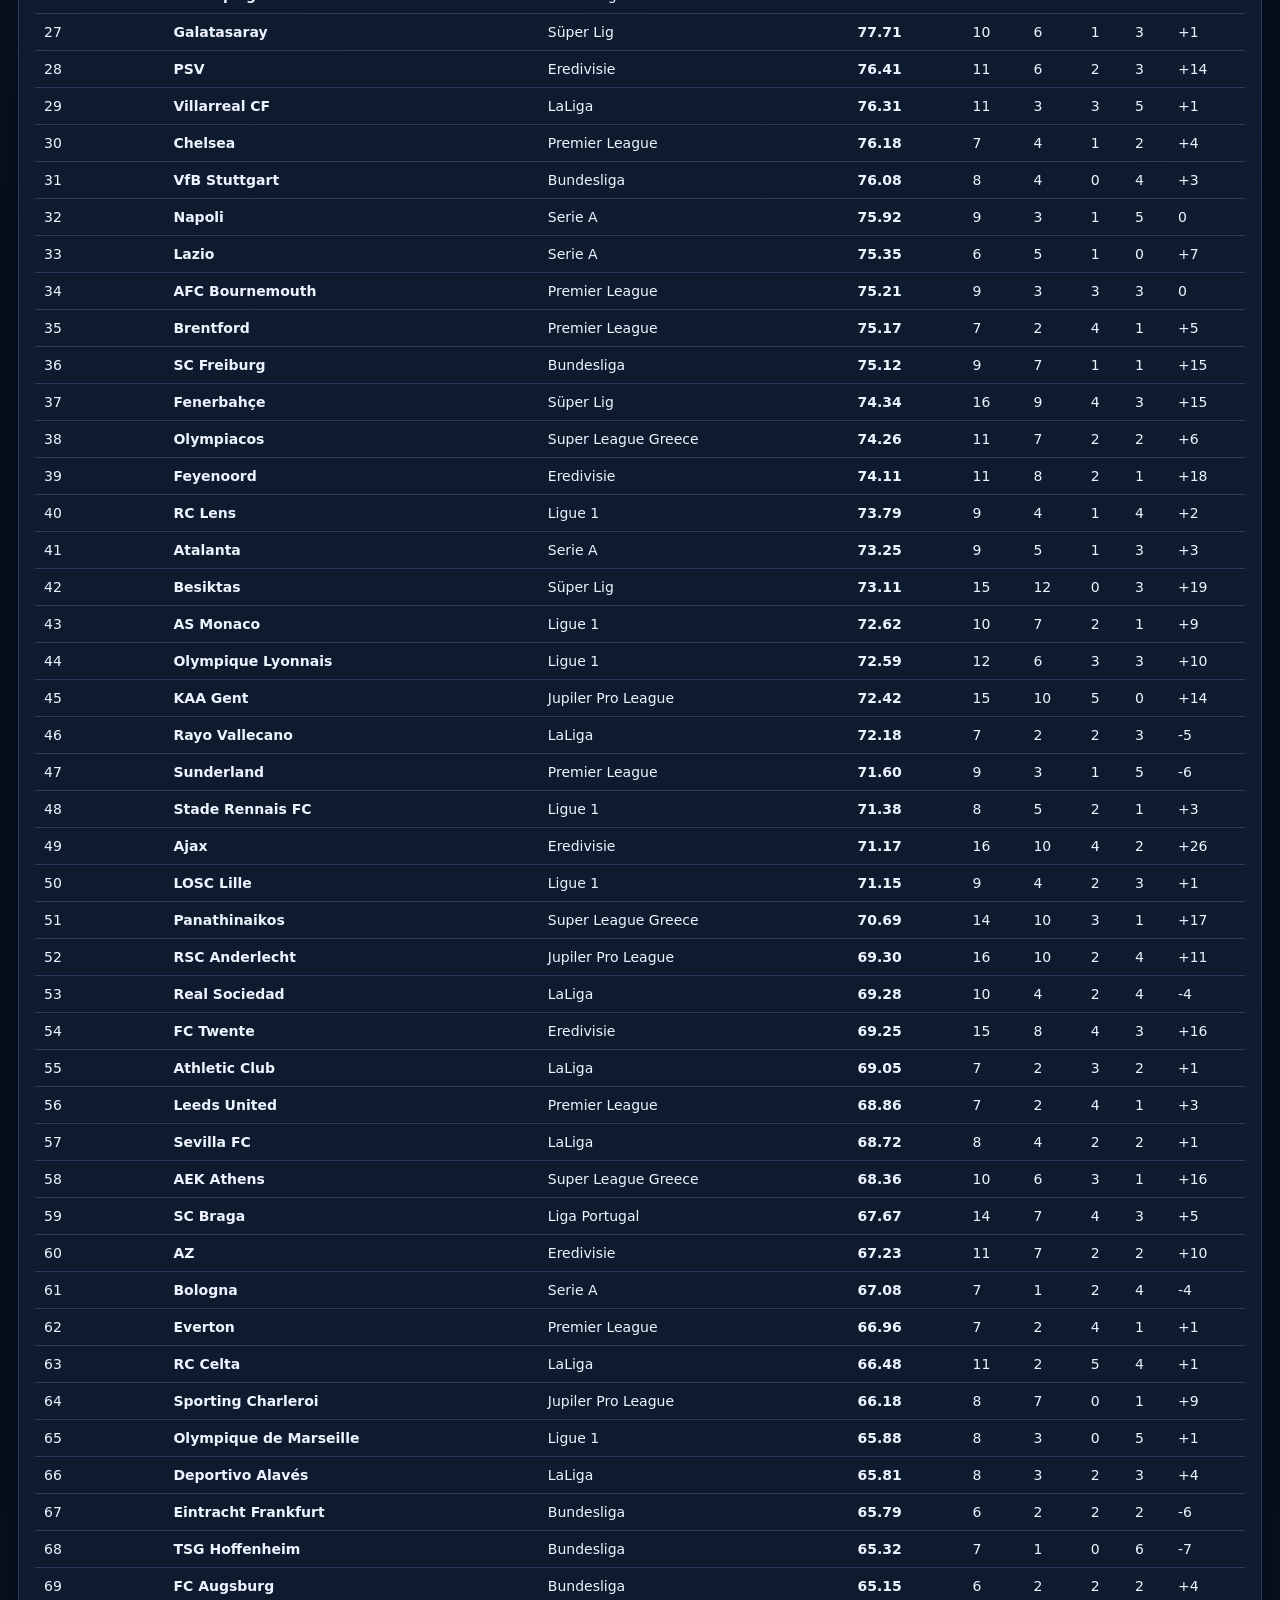
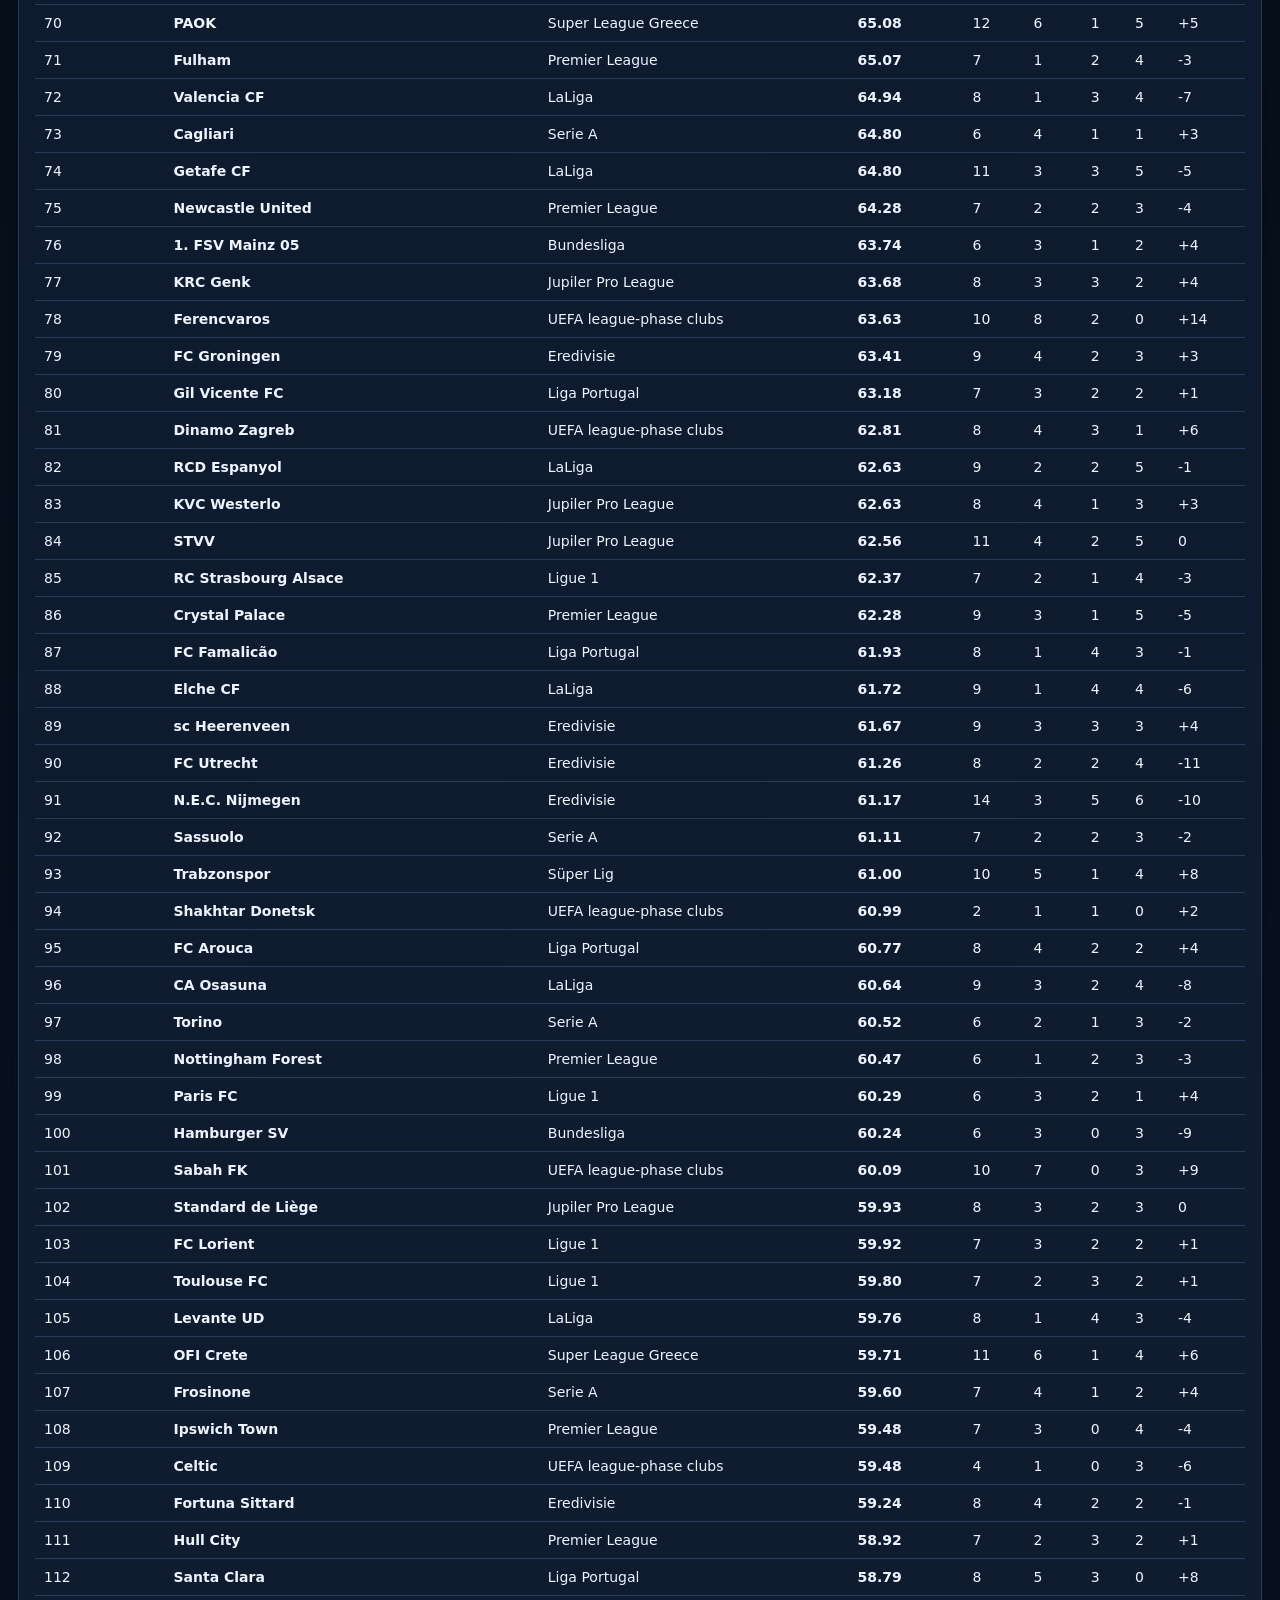
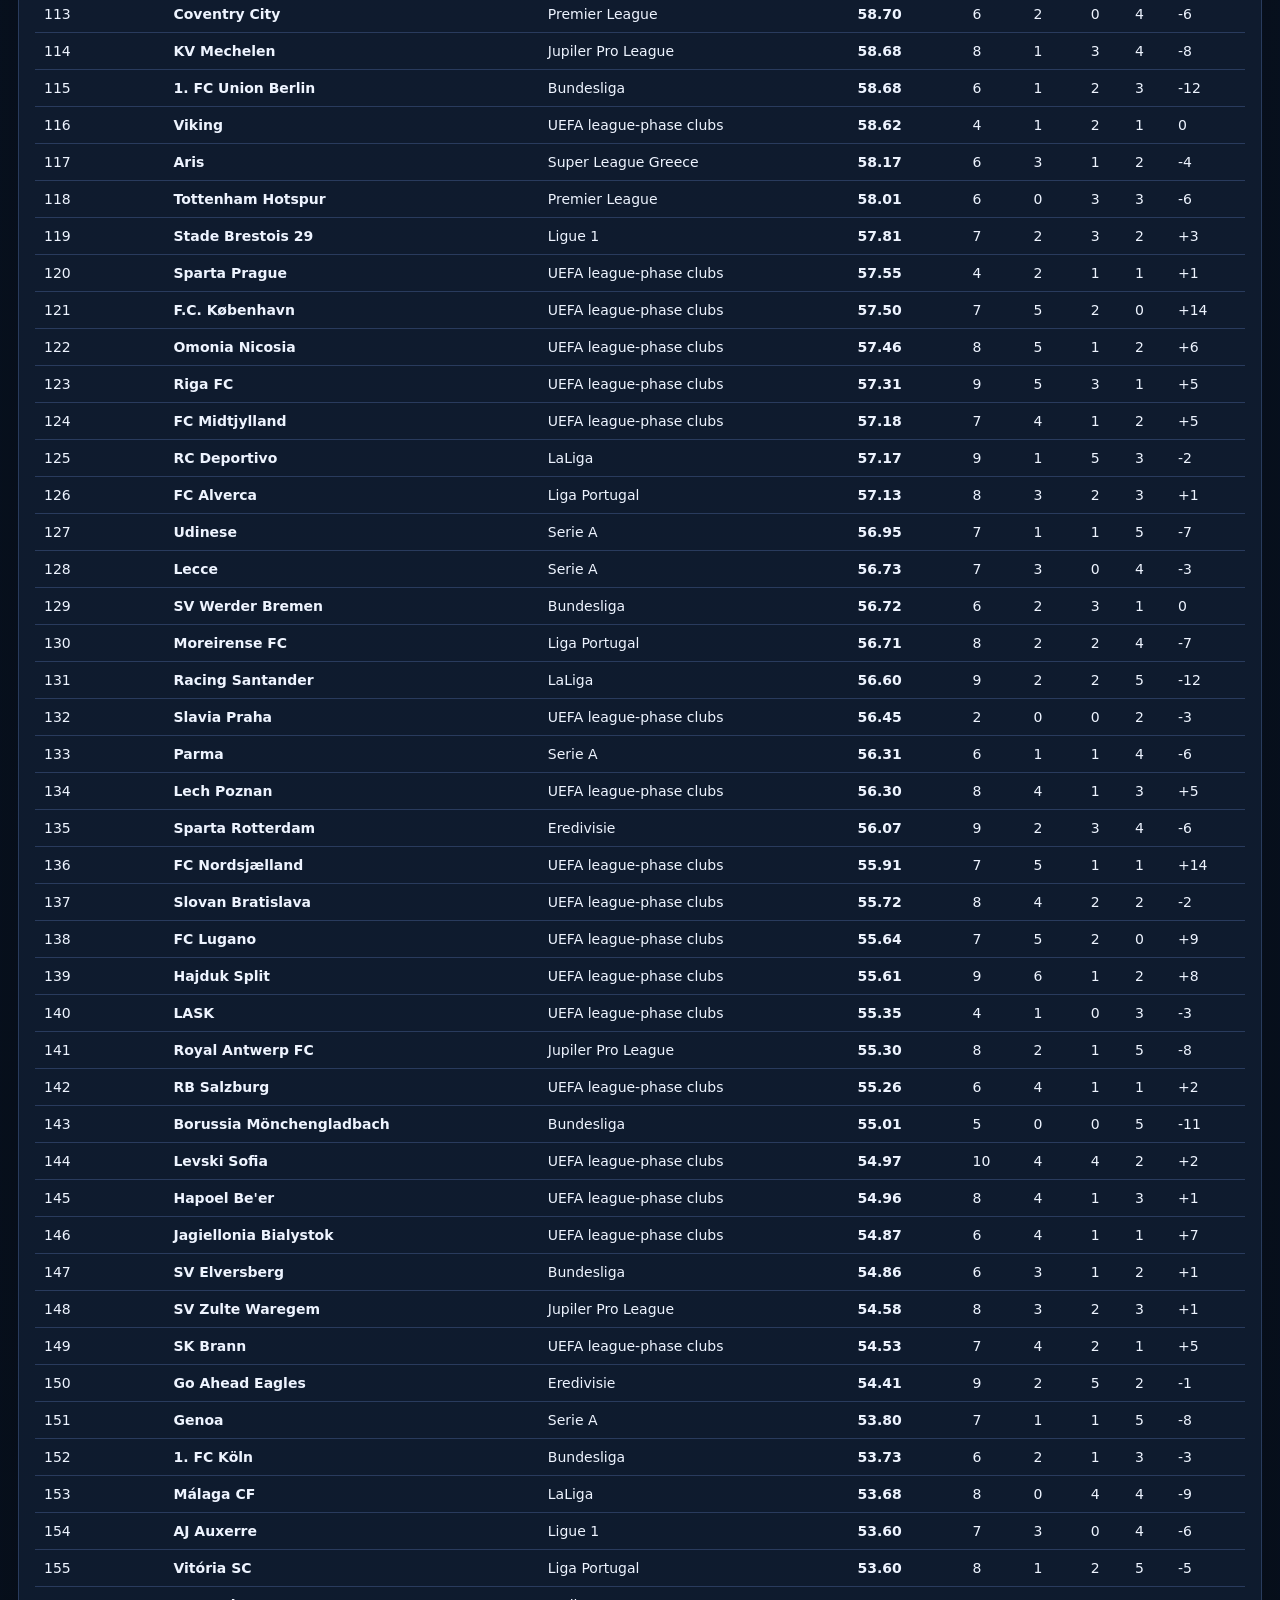
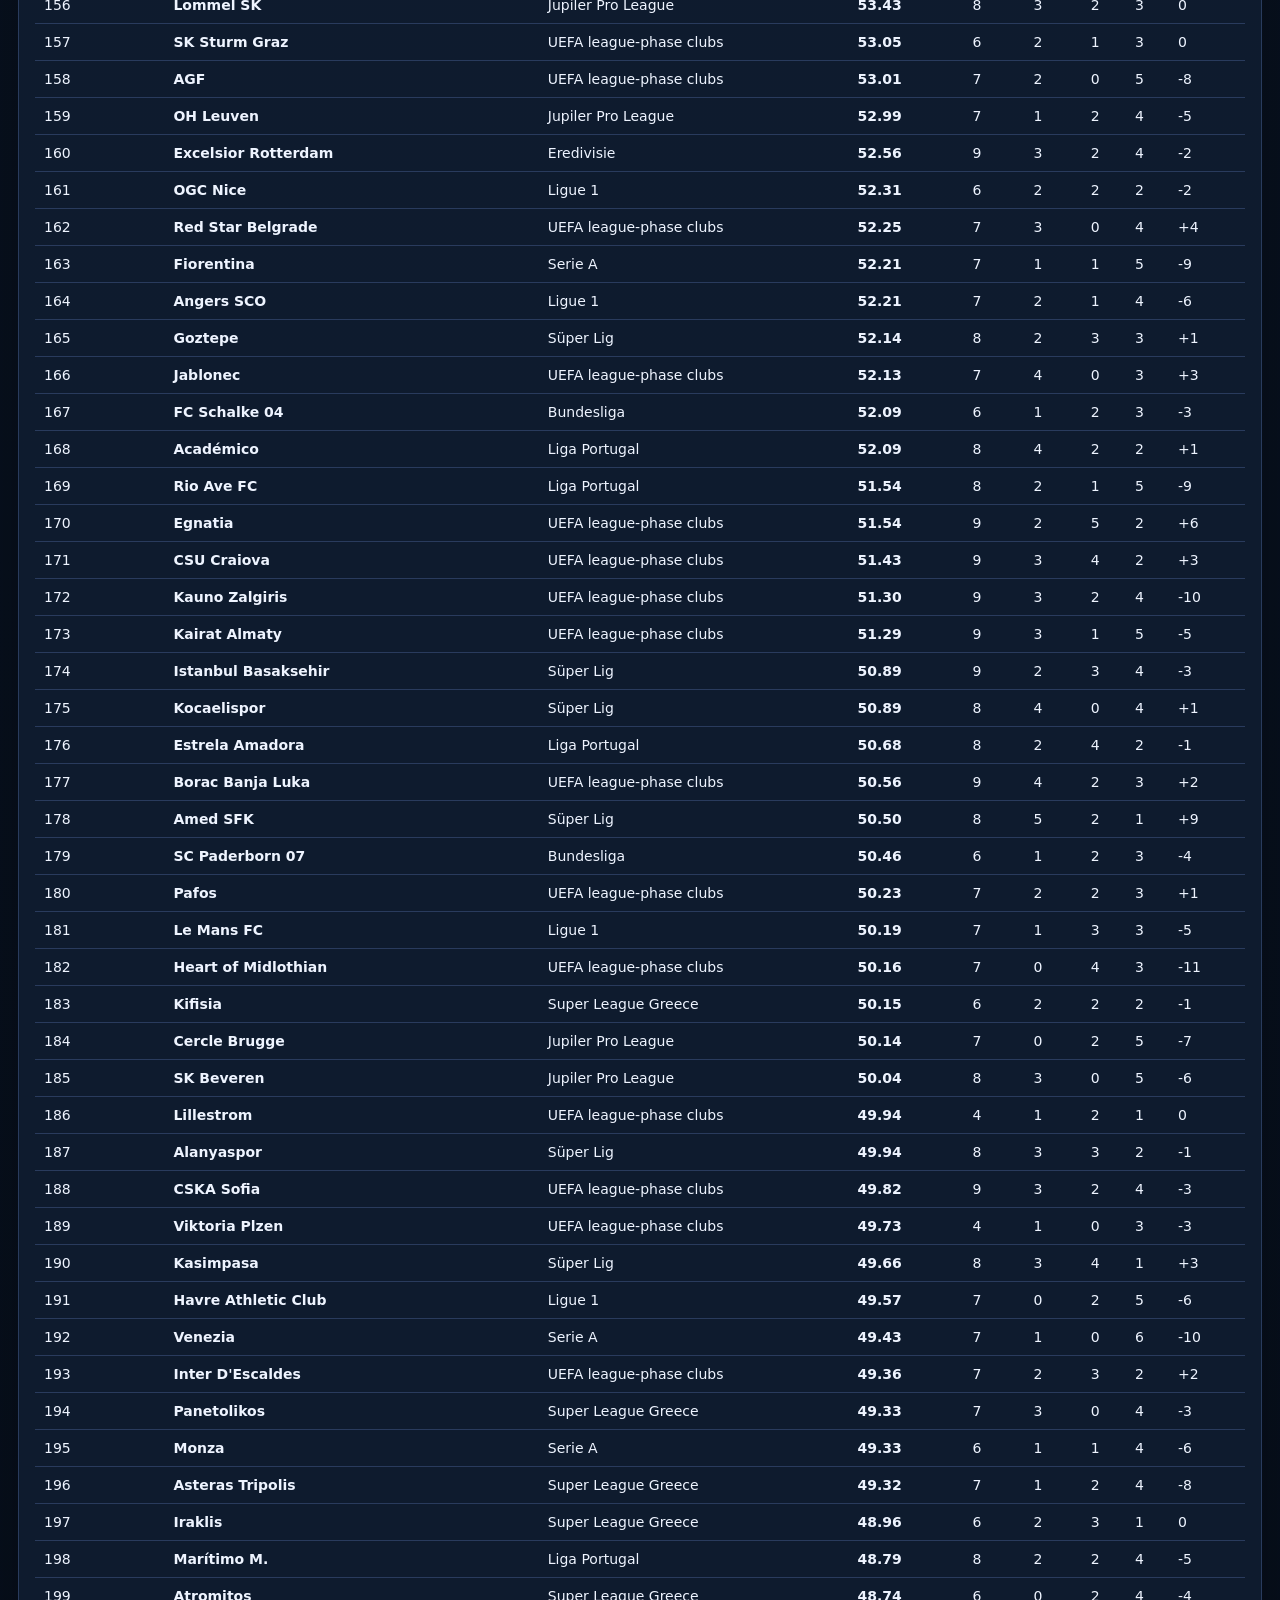
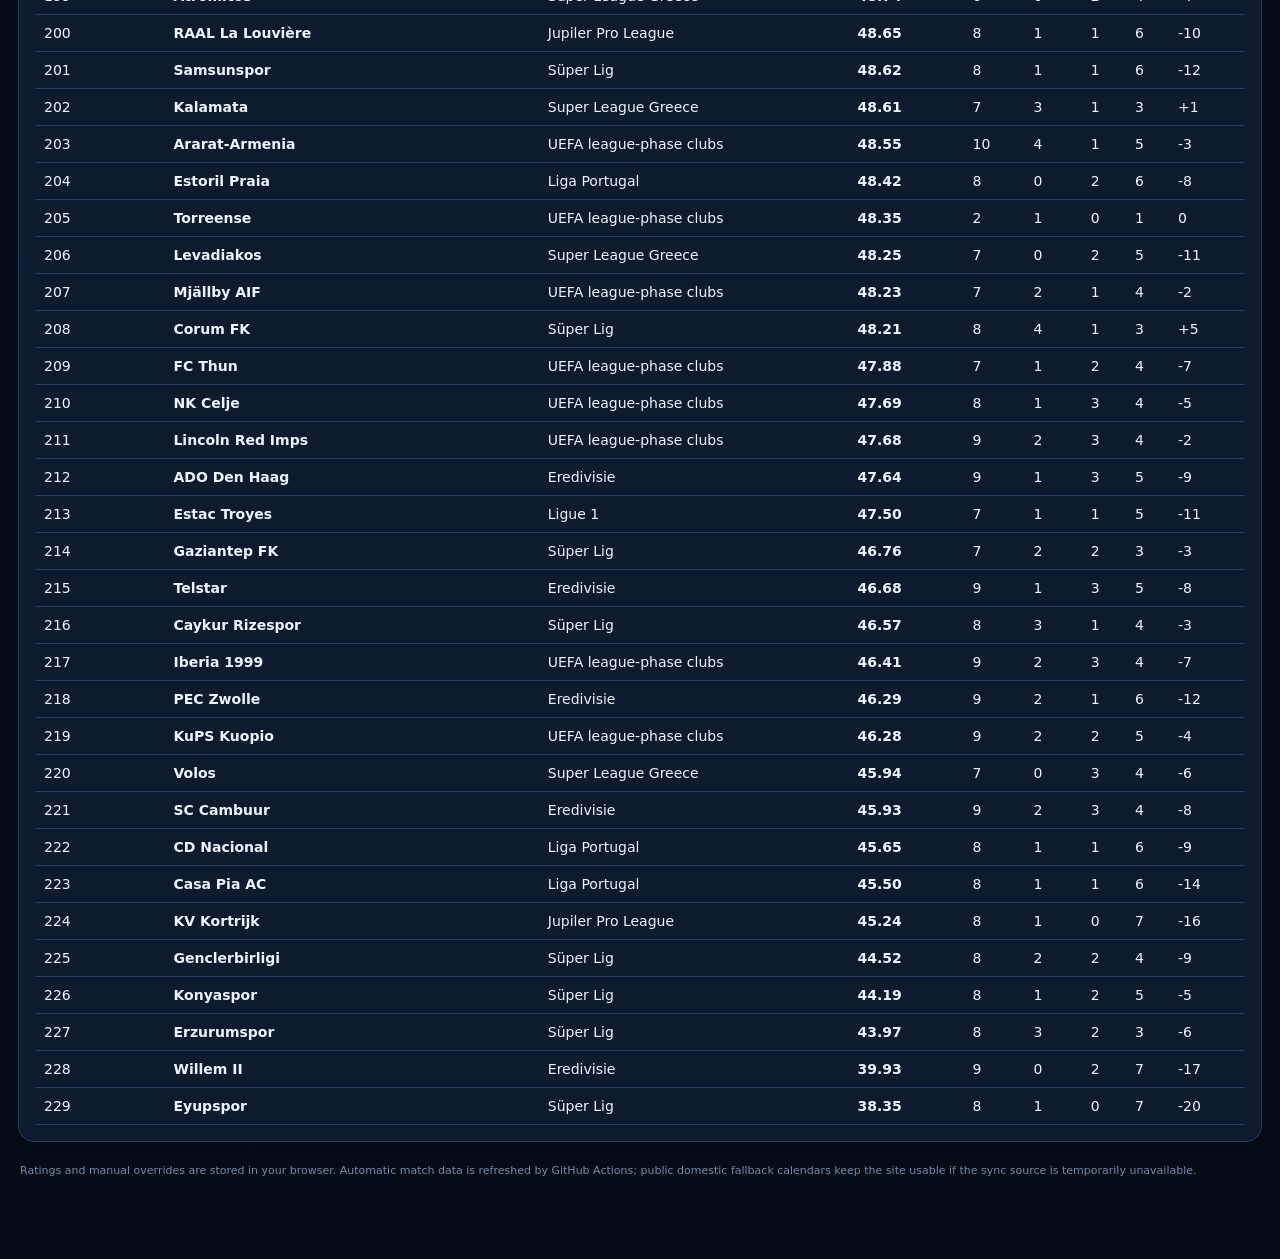
==== commit 1d28ca50: "Bring UEFA-style points standings to every national league" ====
--- a/football/index.html
+++ b/football/index.html
@@ -4,7 +4,7 @@
 <meta charset="utf-8">
 <meta name="viewport" content="width=device-width,initial-scale=1">
 <title>European Club Rating Hub 2026/27</title>
-<link rel="stylesheet" href="style.css?v=20261017-1">
+<link rel="stylesheet" href="style.css?v=20261018-2">
 </head>
 <body>
 <div class="wrap">
@@ -46,5 +46,6 @@
 <script src="extra-ranked-ui.js?v=20261017-1"></script>
 <script src="ucl-standings.js?v=20261017-1"></script>
 <script src="fixture-standings-fixes.js?v=20261017-3"></script>
+<script src="domestic-standings.js?v=20261018-1"></script>
 </body>
 </html>
--- a/football/style.css
+++ b/football/style.css
@@ -18,3 +18,16 @@
 th.click-sort:hover,th.click-sort:focus-visible{color:#eef4ff;background:#243650;outline:1px solid #74a9ff77}
 th.click-sort[aria-sort="ascending"]::after{content:" ▲";color:#74a9ff}
 th.click-sort[aria-sort="descending"]::after{content:" ▼";color:#74a9ff}
+
+/* UEFA-style points tables in all domestic leagues. */
+.domestic-standings-card .section-title{gap:12px}
+.domestic-standings-card .section-title h3{margin:0}
+.domestic-standings-card .domestic-period-bar{display:flex;align-items:center;flex-wrap:wrap;gap:10px;margin:14px 0 16px}
+.domestic-standings-card .domestic-period-bar label{font-size:12px;color:var(--muted)}
+.domestic-standings-card .domestic-period-bar select{min-width:205px;max-width:100%}
+.domestic-standings-card .table-wrap{overflow-x:auto;-webkit-overflow-scrolling:touch;overscroll-behavior-x:contain}
+.domestic-standings-card table{min-width:710px}
+.domestic-standings-card th,.domestic-standings-card td{white-space:nowrap}
+.domestic-standings-card .domestic-club-col{min-width:160px;width:28%}
+.domestic-standings-card .domestic-swipe-hint{display:none;color:var(--muted);padding-top:9px}
+@media(max-width:780px){.domestic-standings-card .domestic-swipe-hint{display:block}}
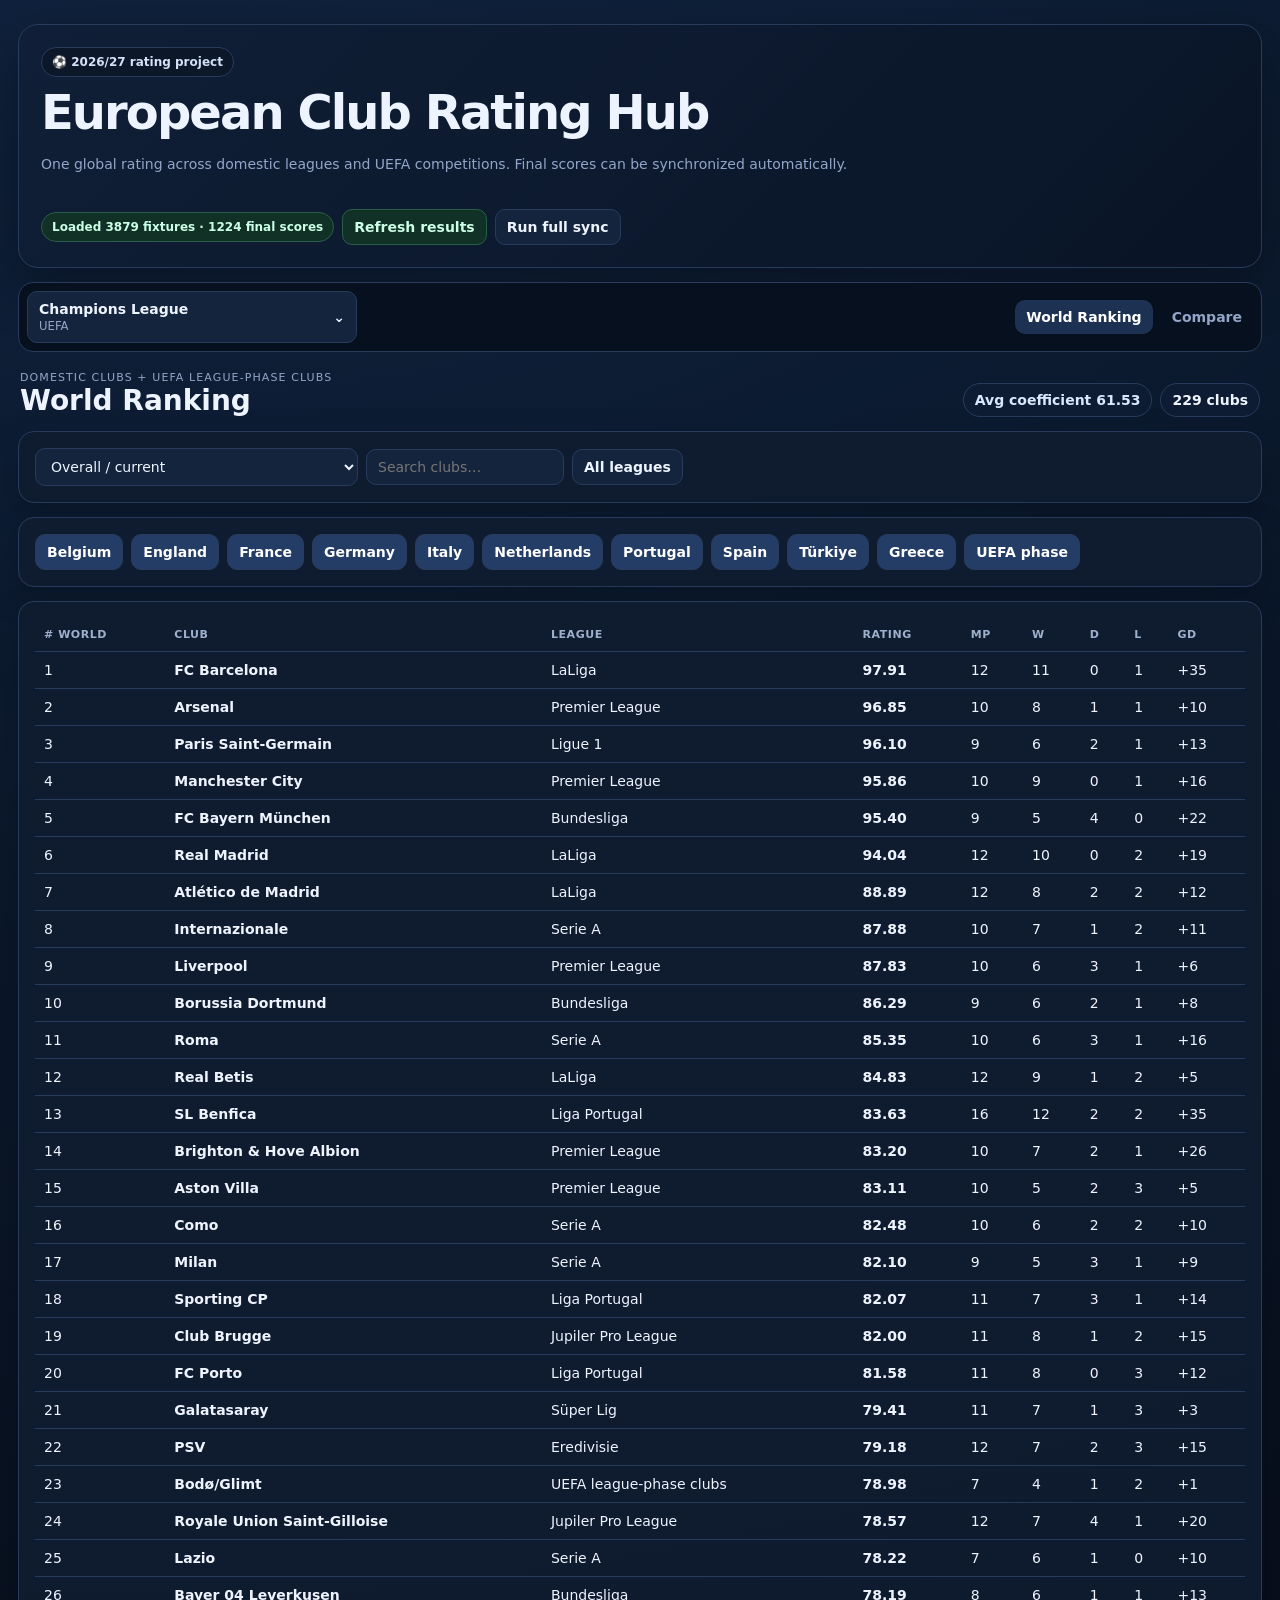
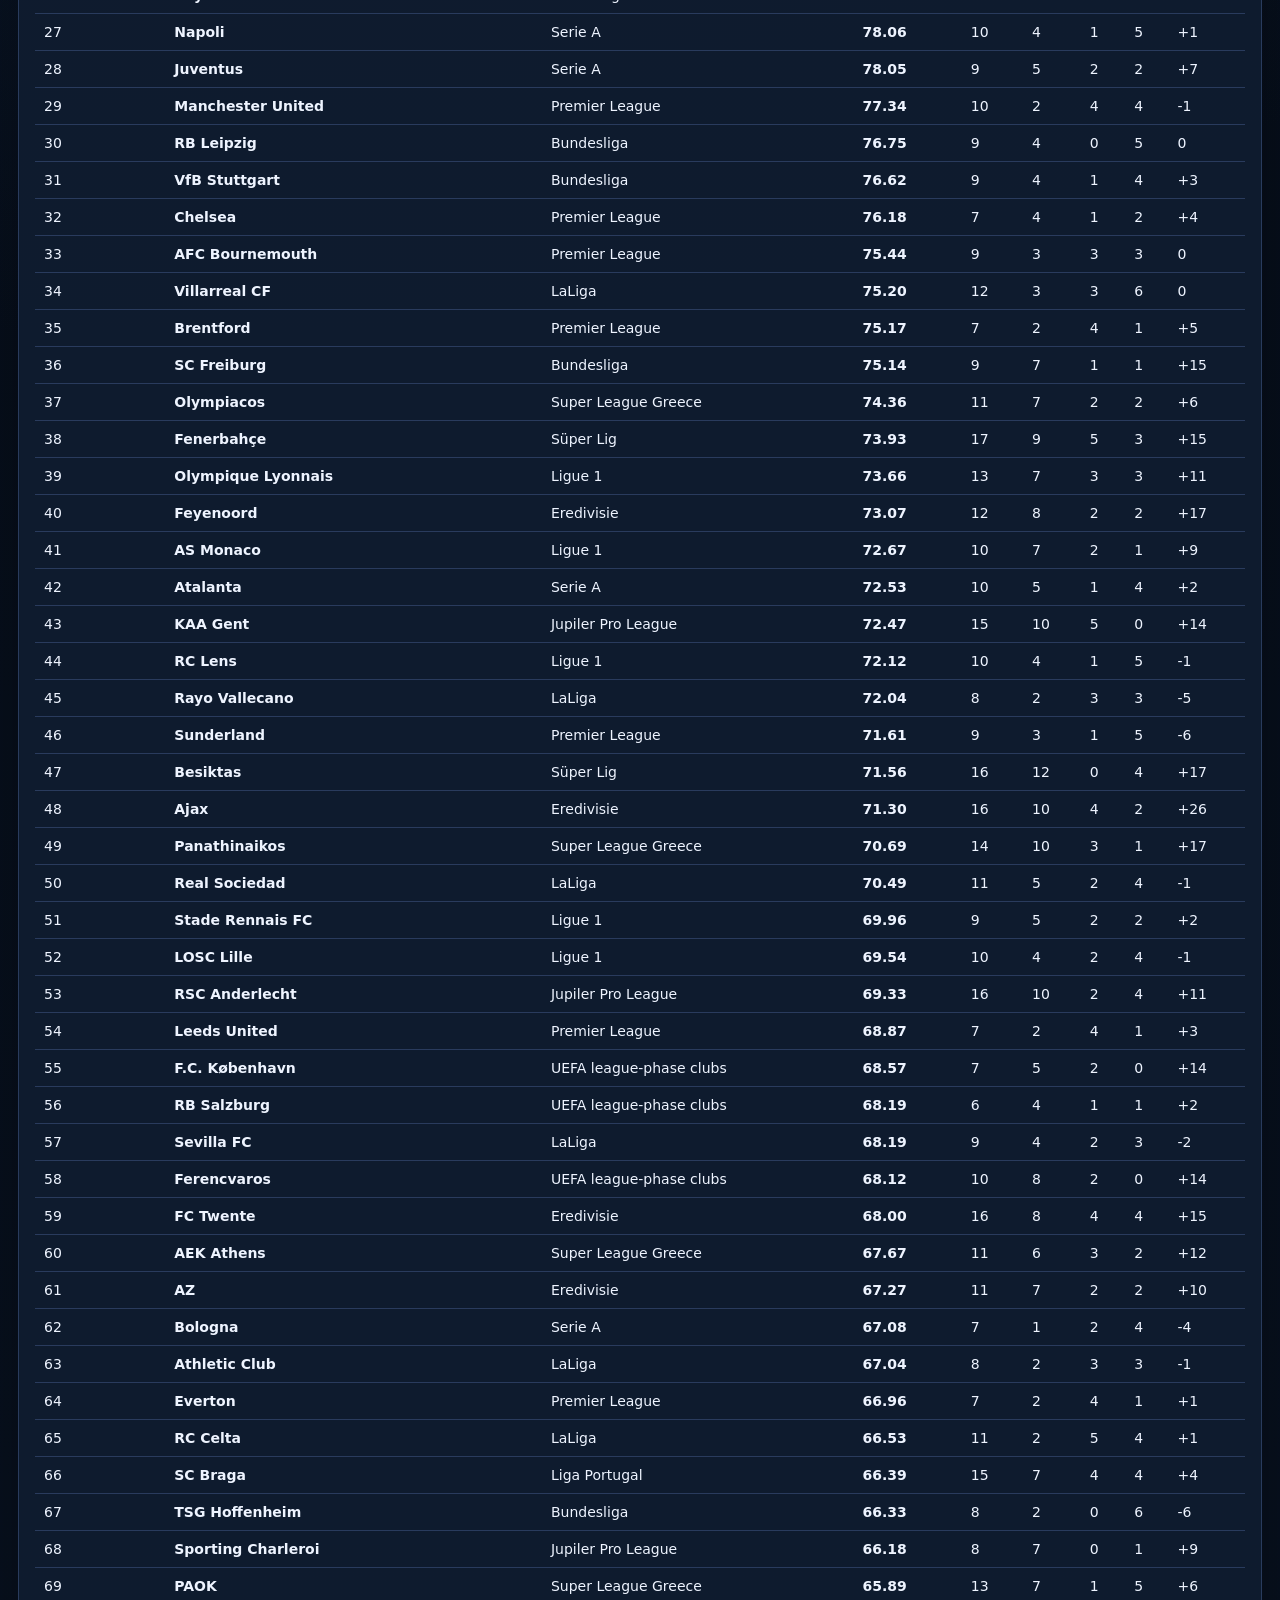
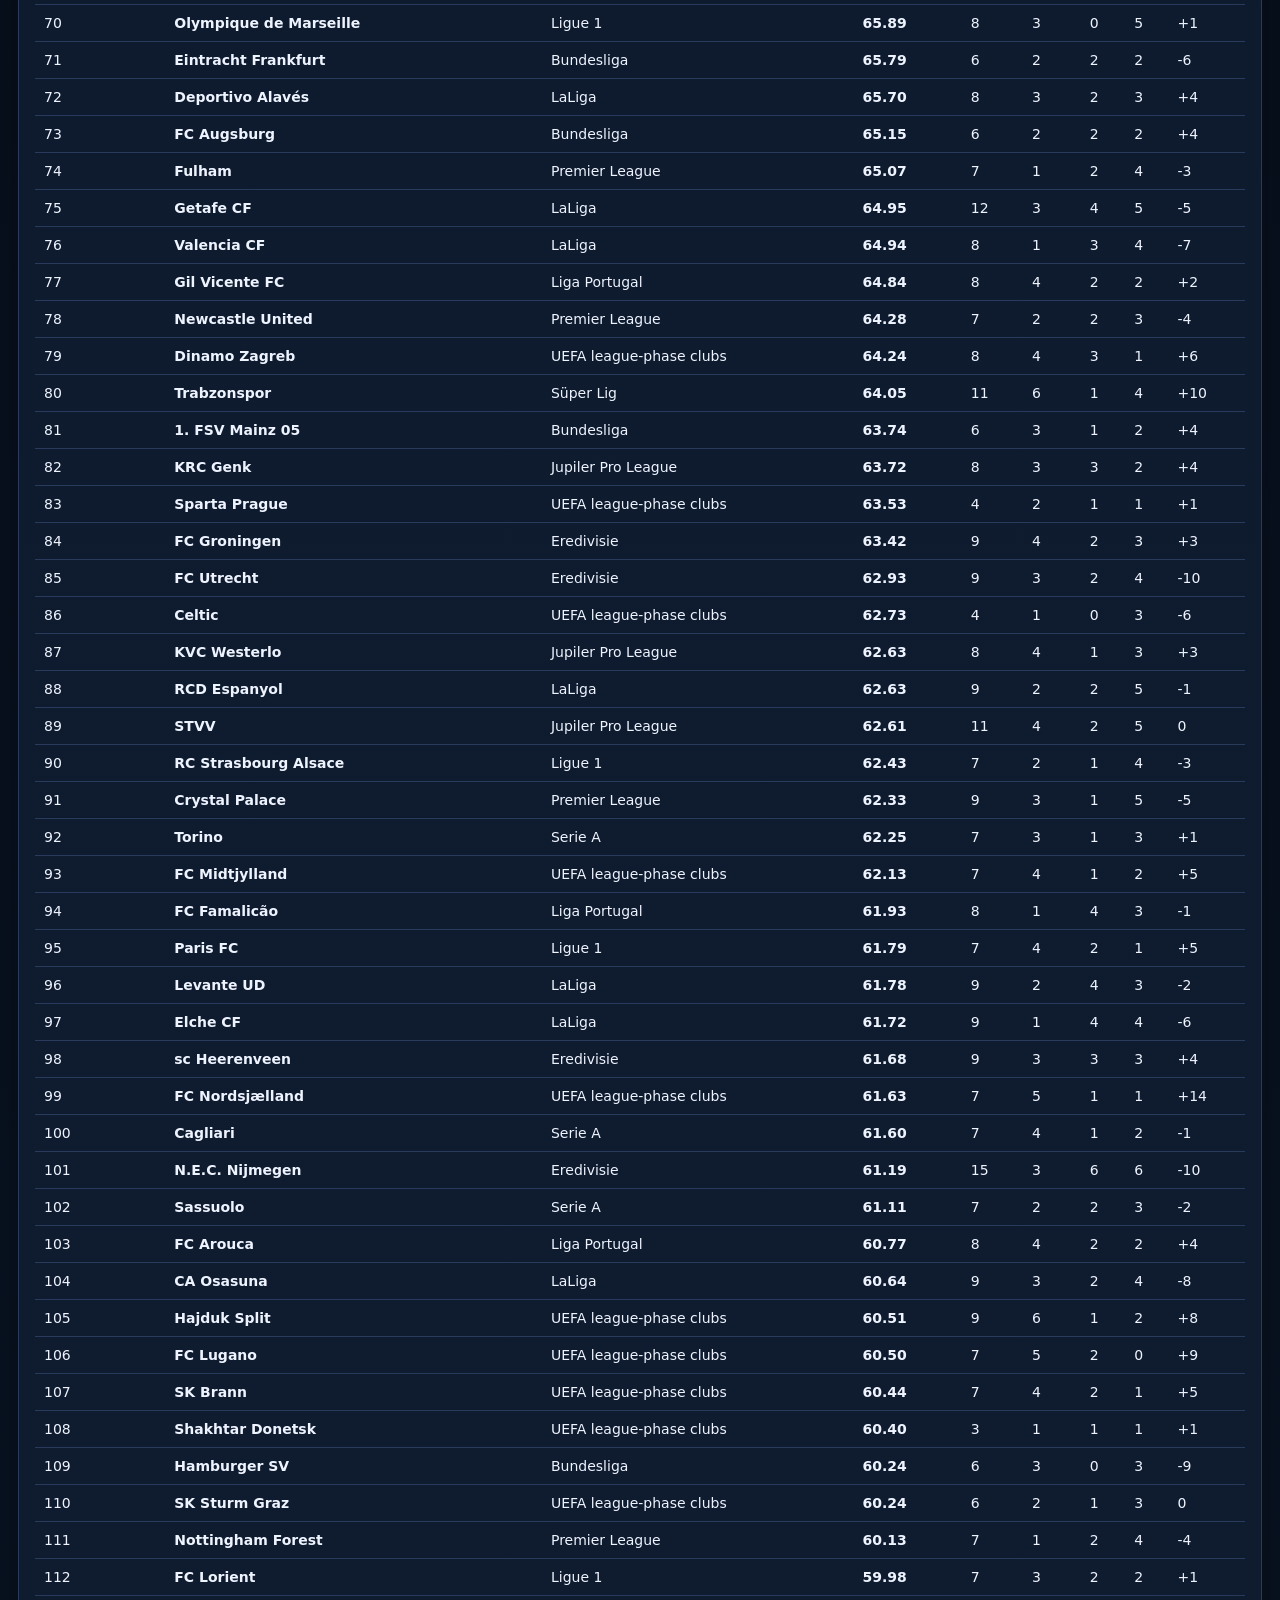
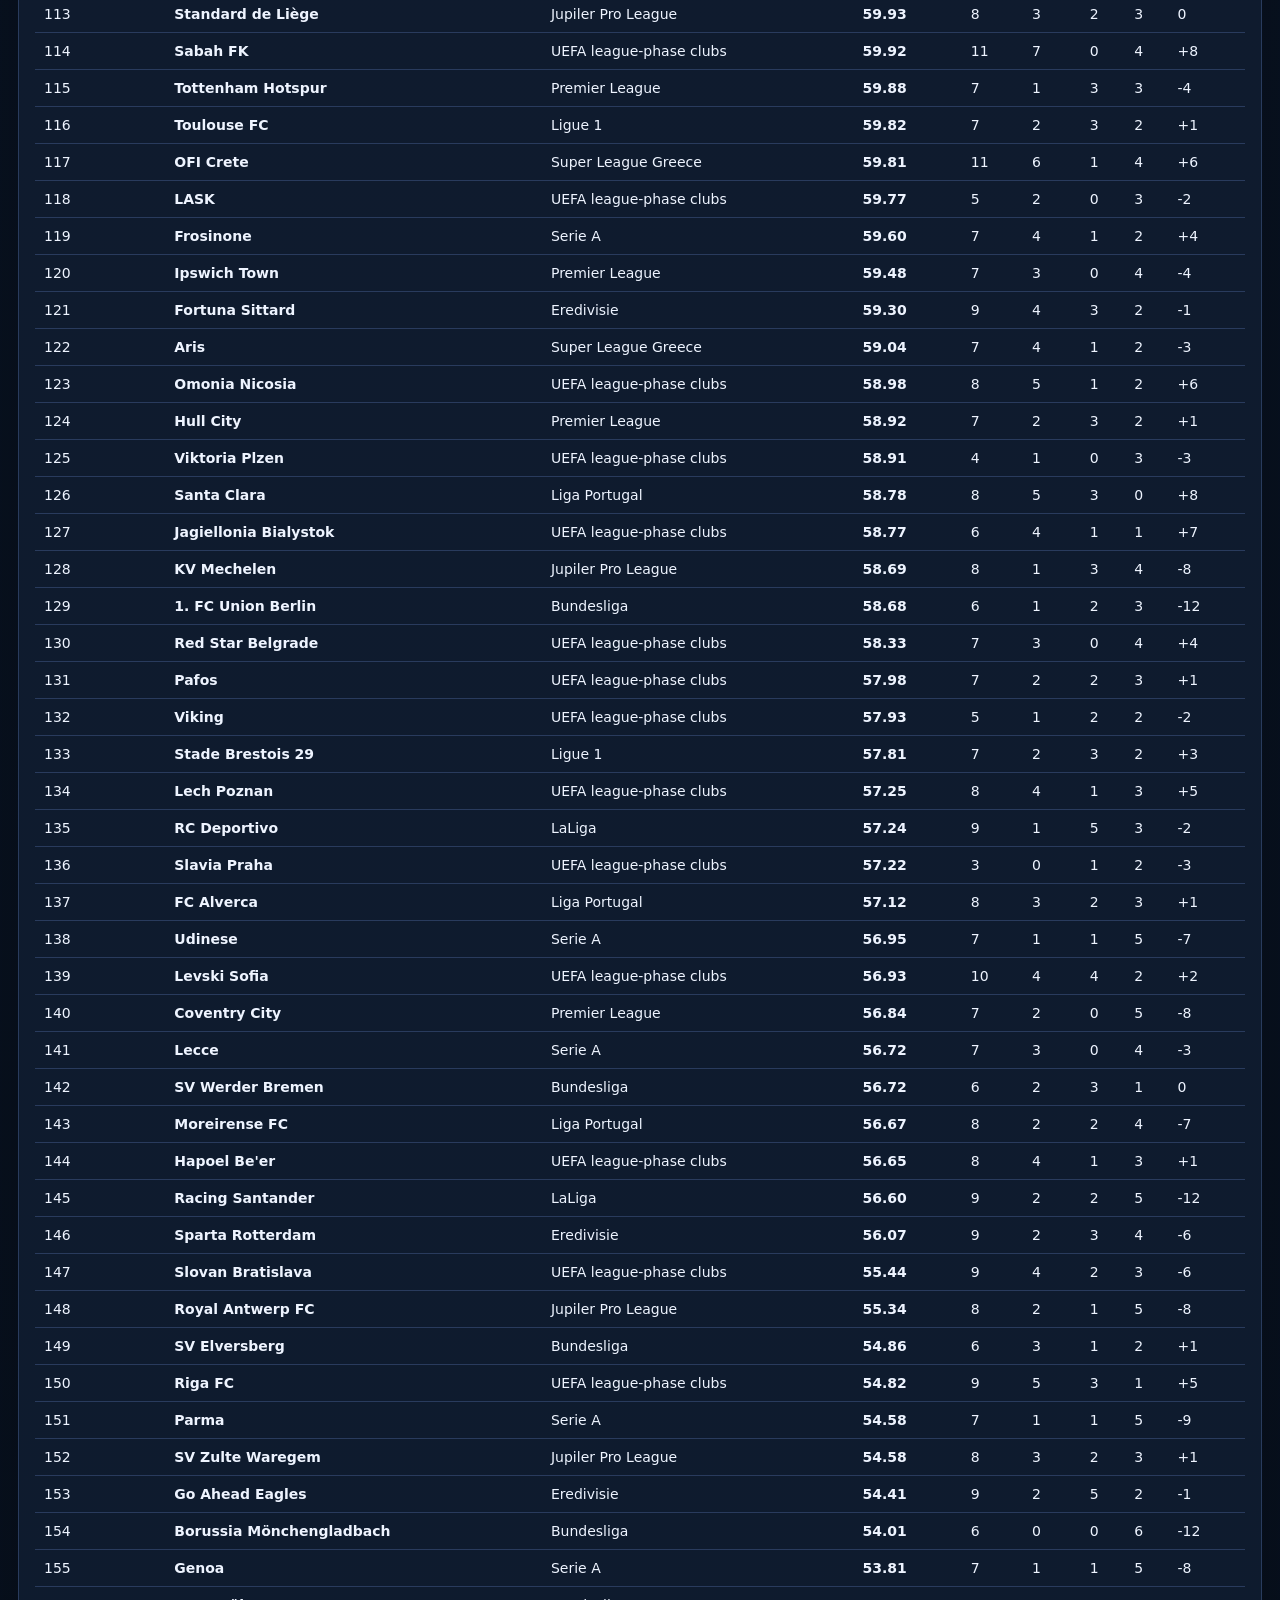
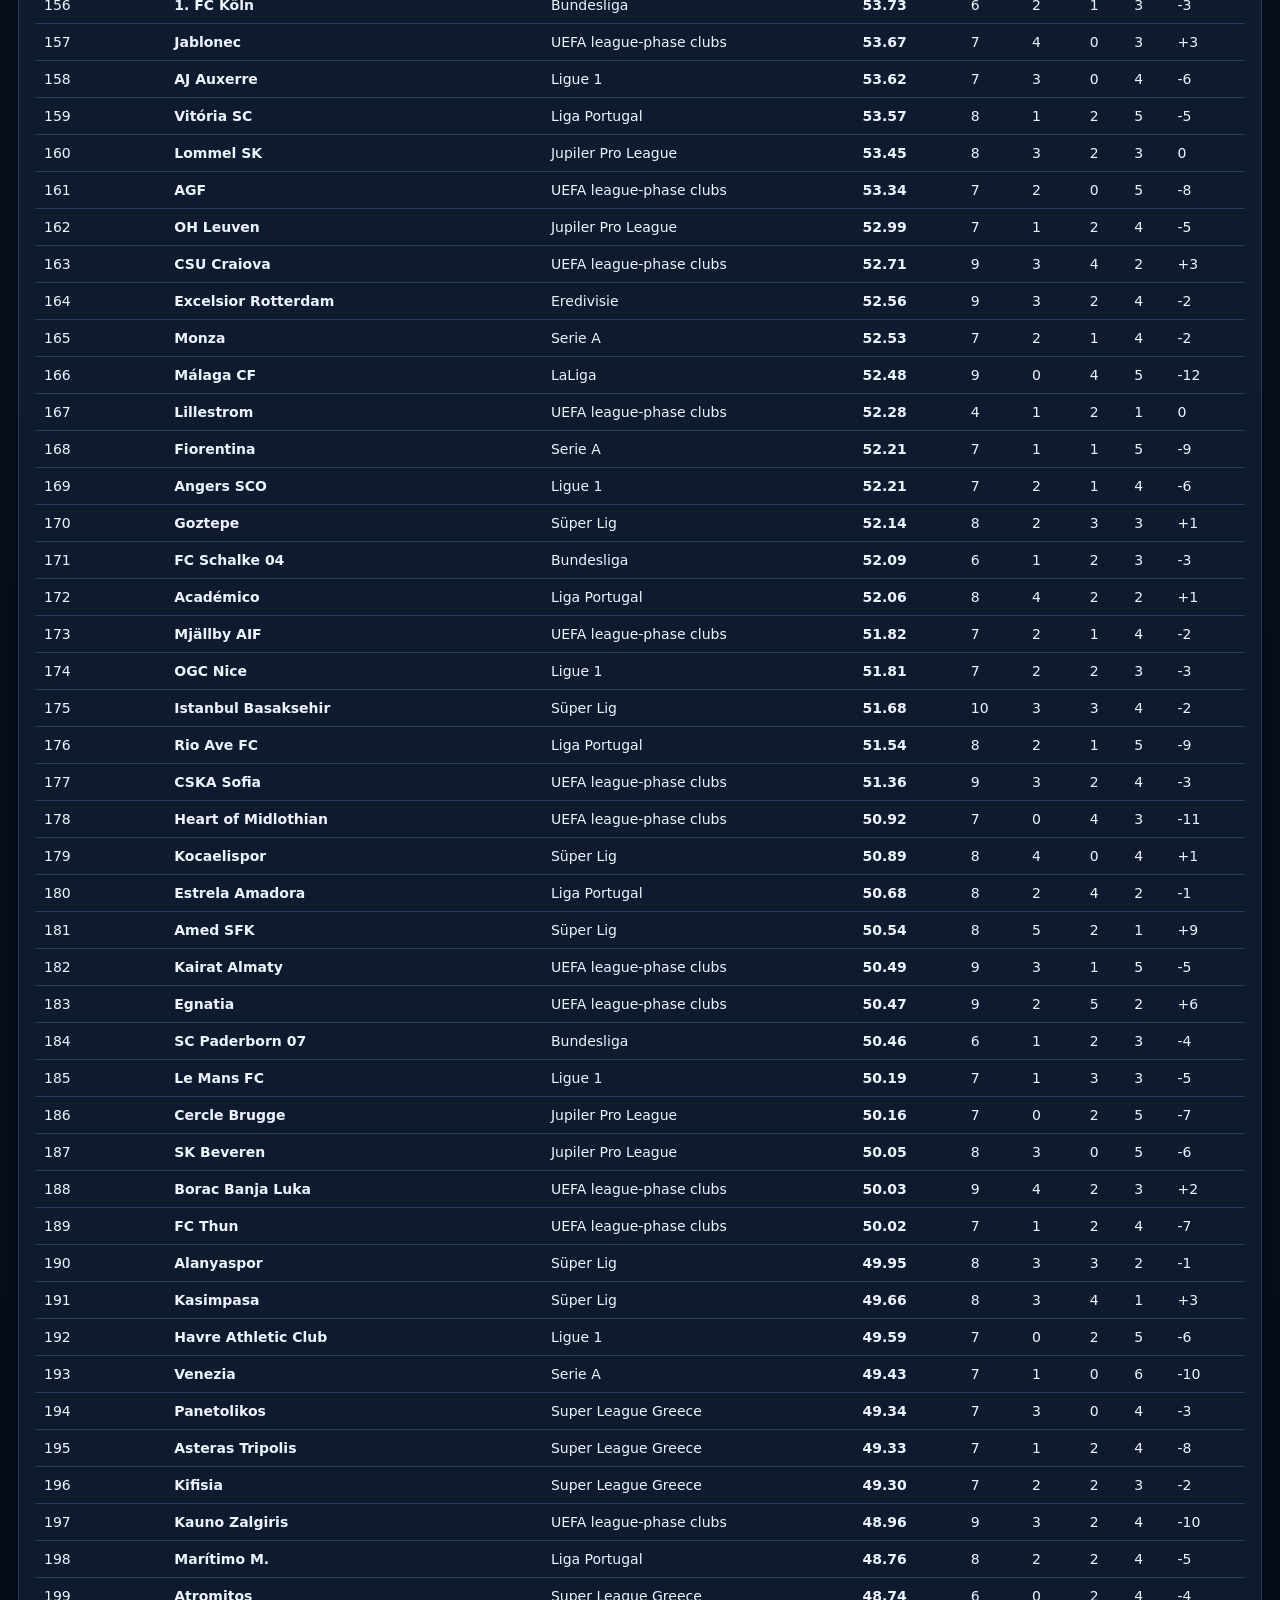
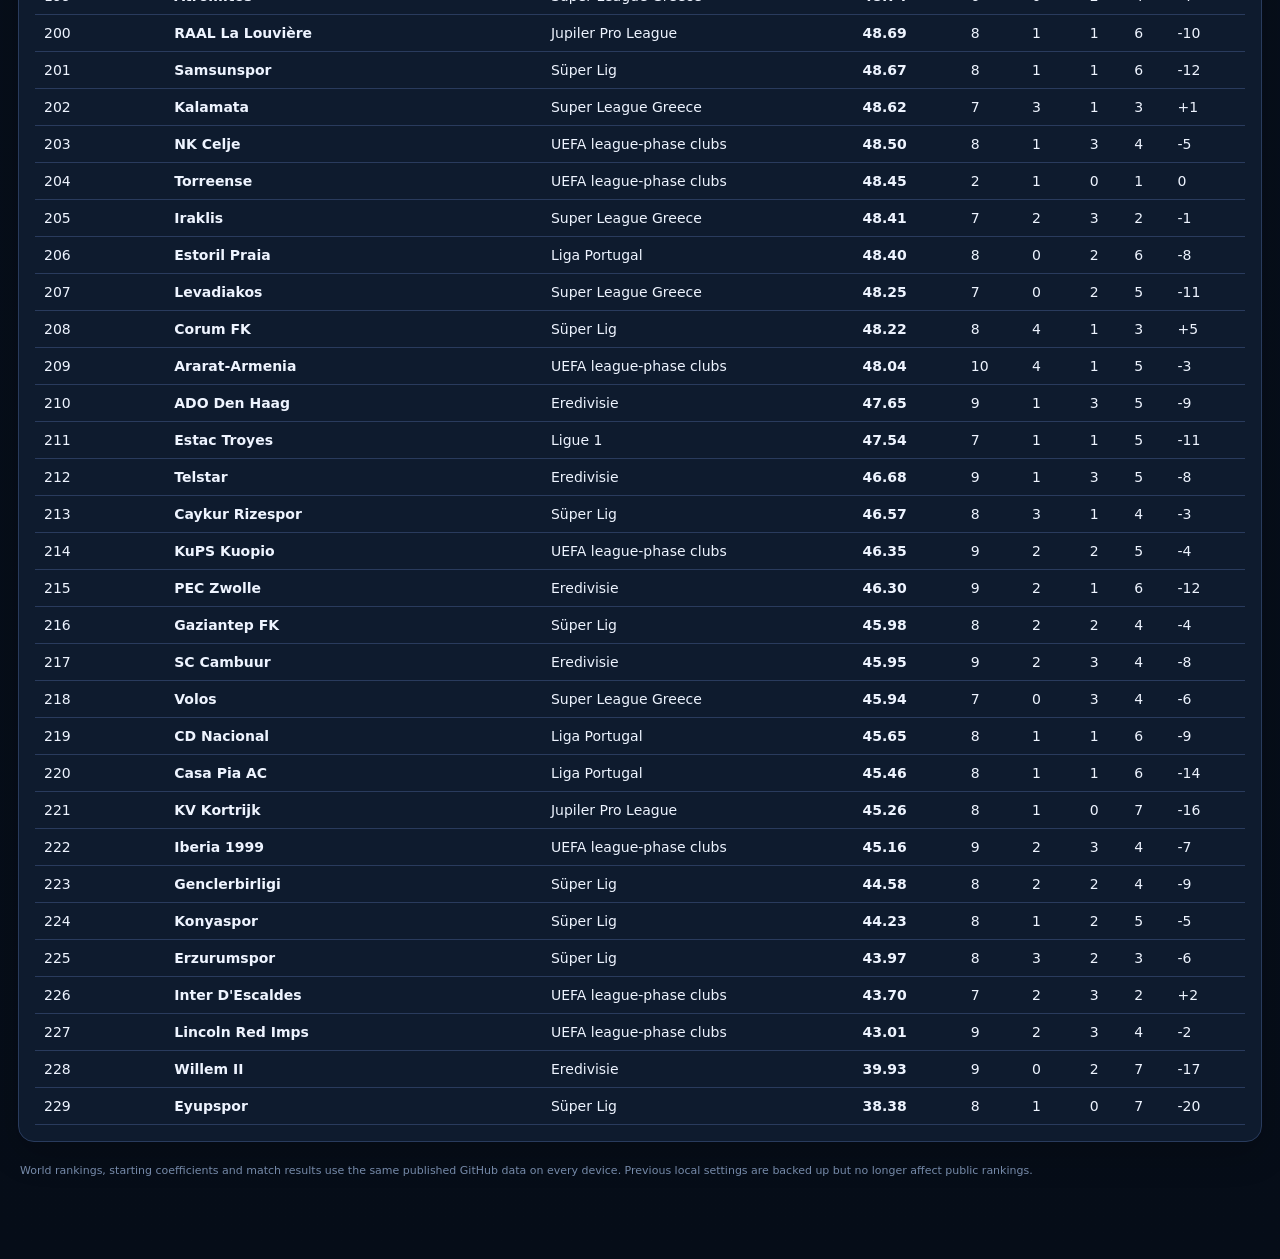
==== commit 4f6f8482: "Unify football ratings across devices with one official match feed and Benfica start 79" ====
--- a/football/index.html
+++ b/football/index.html
@@ -21,20 +21,20 @@
 <nav id="mainNav"></nav>
 <main id="panels"></main>
 <div id="clubOverlay" class="overlay" hidden></div>
-<footer>Ratings and manual overrides are stored in your browser. Automatic match data is refreshed by GitHub Actions; public domestic fallback calendars keep the site usable if the sync source is temporarily unavailable.</footer>
+<footer>World rankings, starting coefficients and match results use the same published GitHub data on every device. Previous local settings are backed up but no longer affect public rankings.</footer>
 </div>
-<script src="config.js?v=20261018-1"></script>
-<script src="app-core.js?v=20261018-1"></script>
+<script src="config.js?v=20261022-1"></script>
+<script src="app-core.js?v=20261022-1"></script>
 <script src="extra-ranked.js?v=20261017-6"></script>
 <script src="new-domestic-leagues.js?v=20261017-3"></script>
 <script src="rating-balance.js?v=20260827-6"></script>
-<script src="fallback-loader.js?v=20261017-6"></script>
+<script src="fallback-loader.js?v=20261022-1"></script>
 <script src="data-fixes.js?v=20261017-1"></script>
 <script src="uefa-name-fixes.js?v=20260827-6"></script>
 <script src="uefa-integrity.js?v=20260827-6"></script>
 <script src="belgian-uefa-overrides.js?v=20260827-6"></script>
 <script src="app-ui-1.js?v=20260930-1"></script>
-<script src="app-ui-2.js?v=20261017-2"></script>
+<script src="app-ui-2.js?v=20261022-1"></script>
 <script src="app-ui-3.js?v=20260827-6"></script>
 <script src="app-ui-4.js?v=20261017-5"></script>
 <script src="ui-fixes.js?v=20260827-6"></script>
@@ -47,5 +47,6 @@
 <script src="ucl-standings.js?v=20261017-1"></script>
 <script src="fixture-standings-fixes.js?v=20261017-3"></script>
 <script src="domestic-standings.js?v=20261018-1"></script>
+<script src="shared-rankings.js?v=20261022-1"></script>
 </body>
 </html>
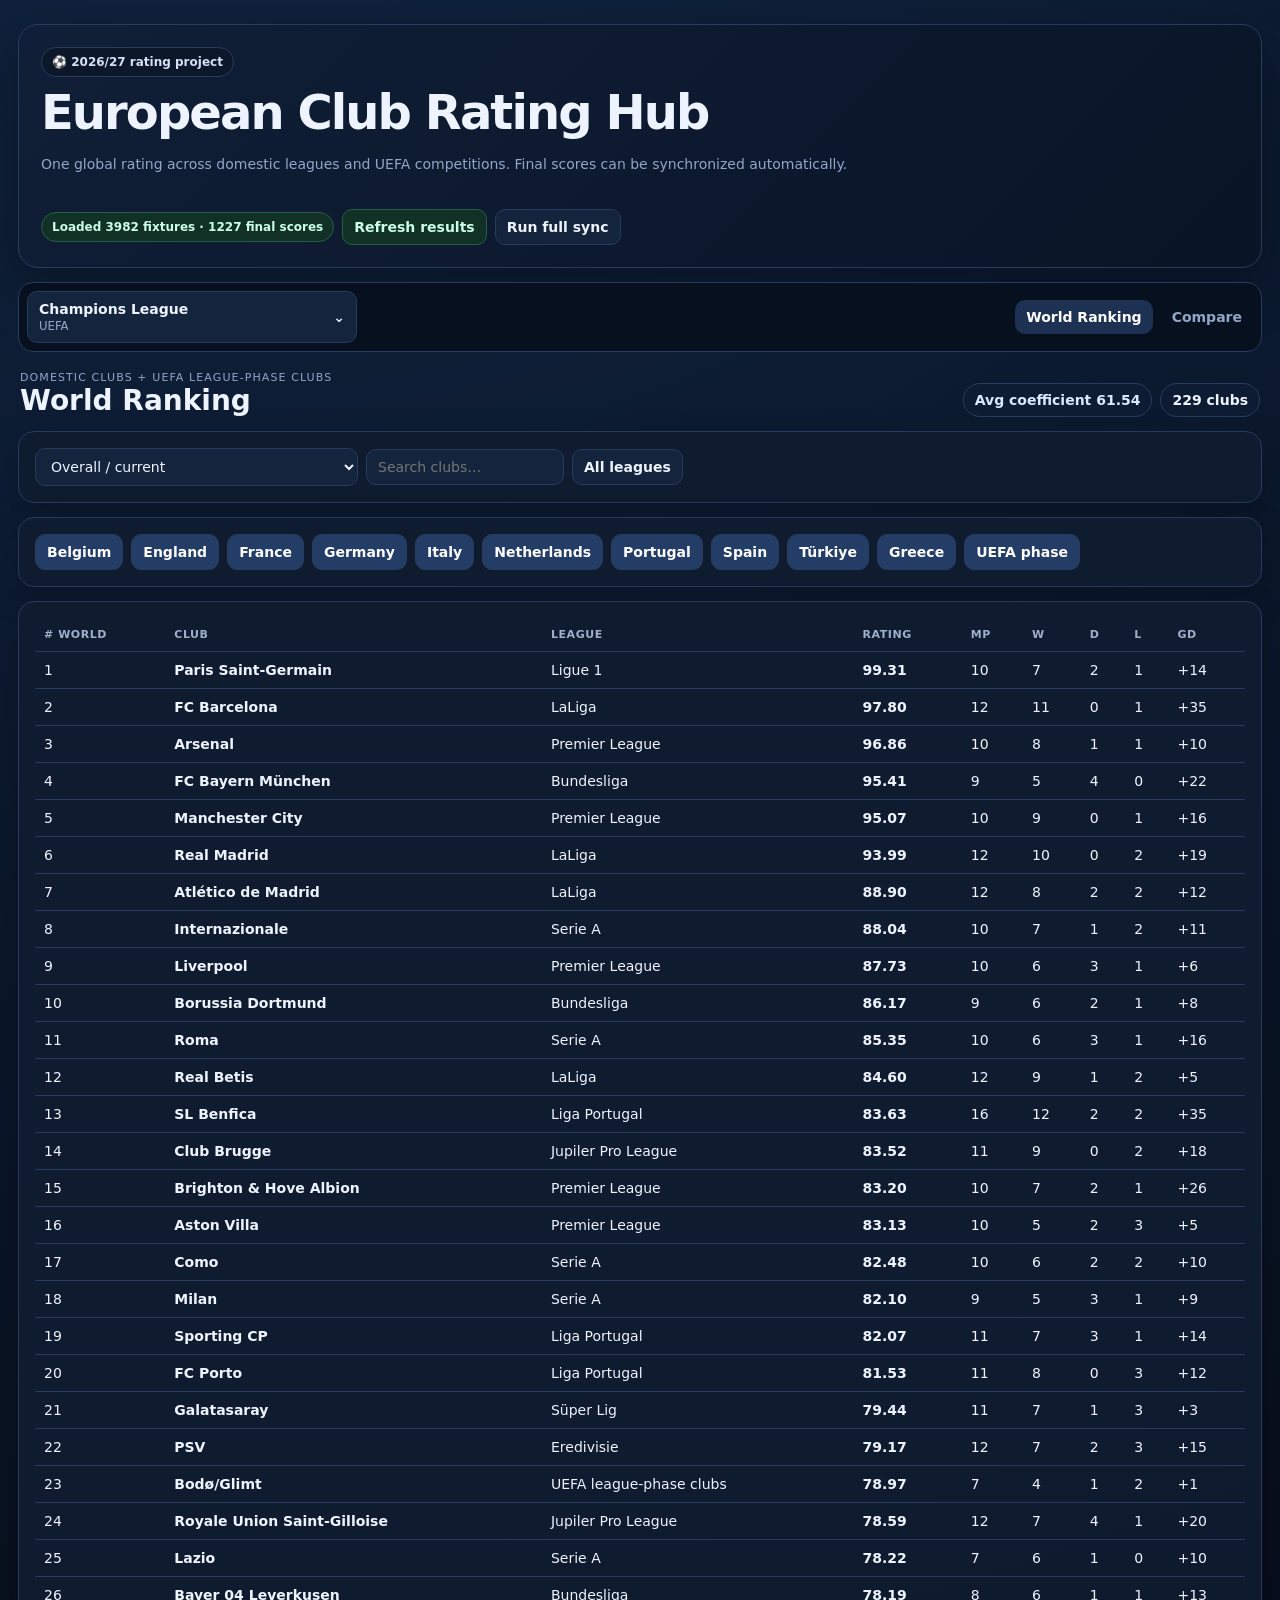
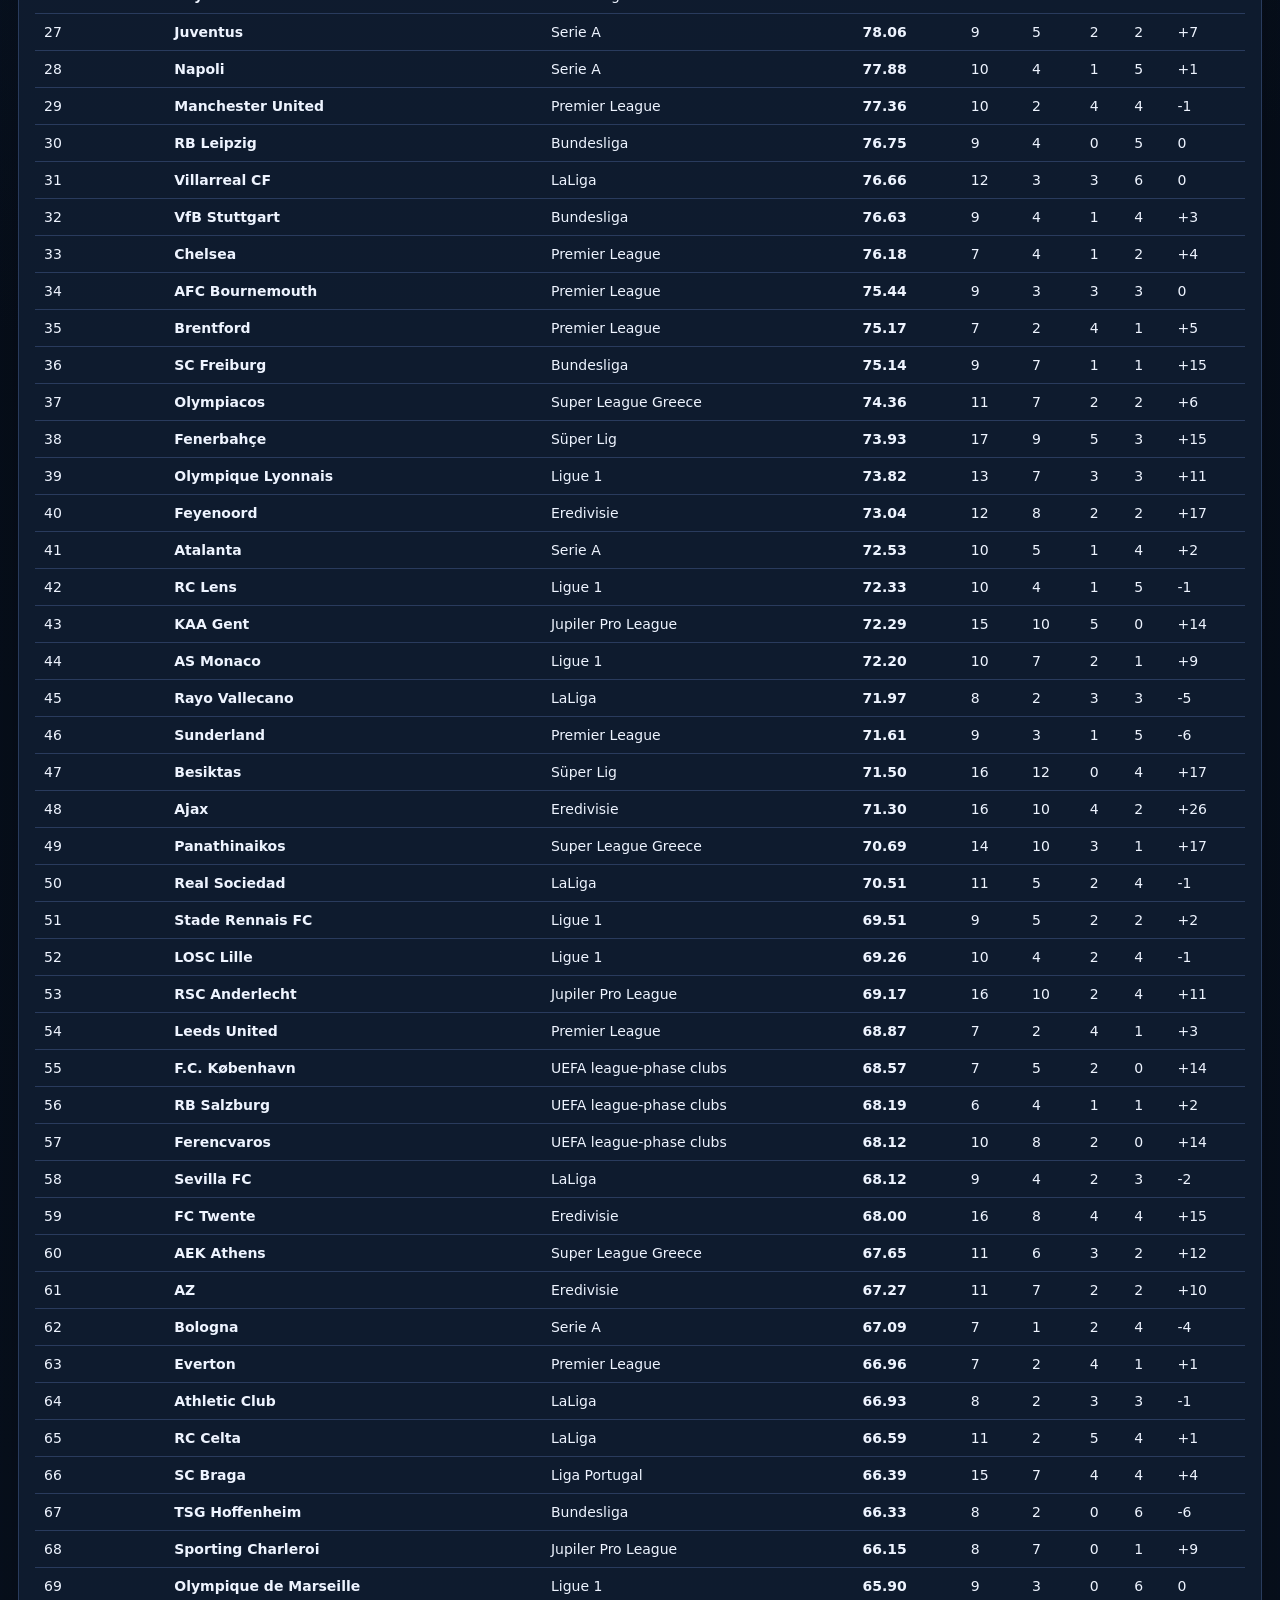
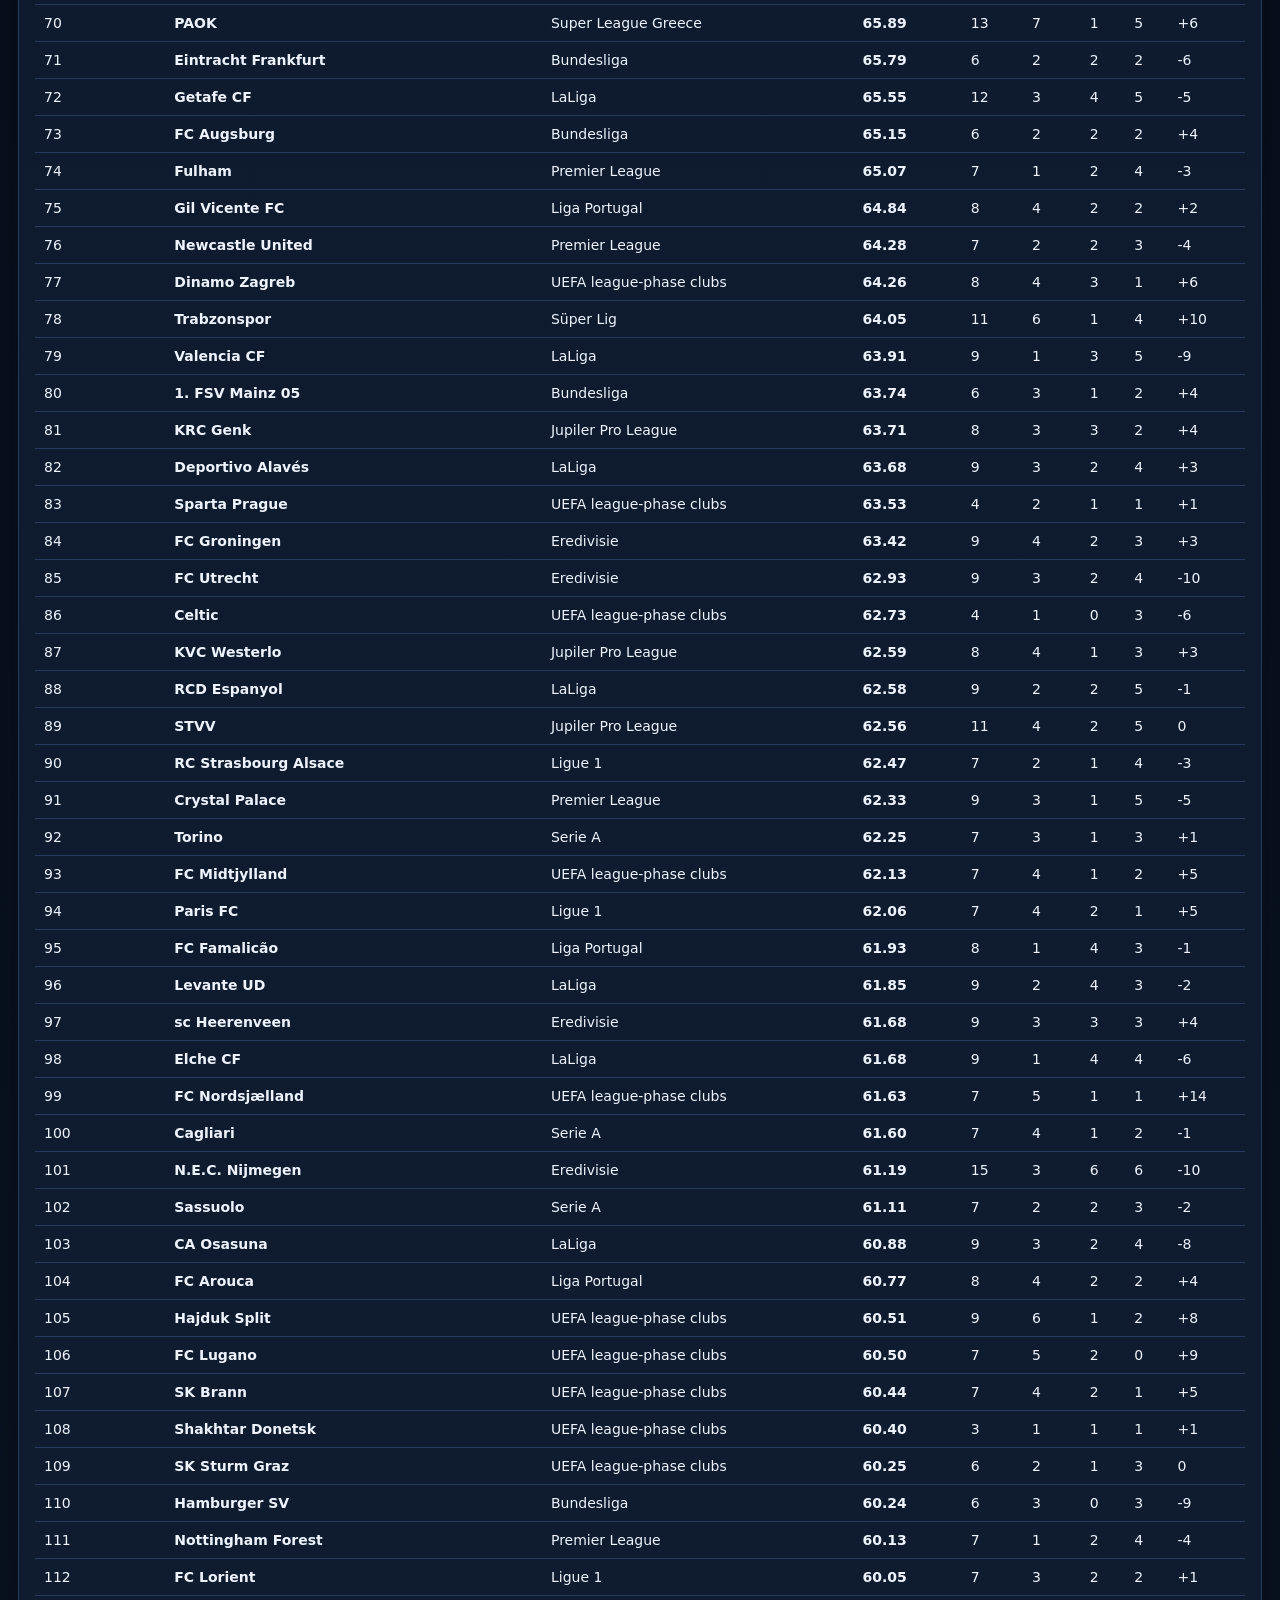
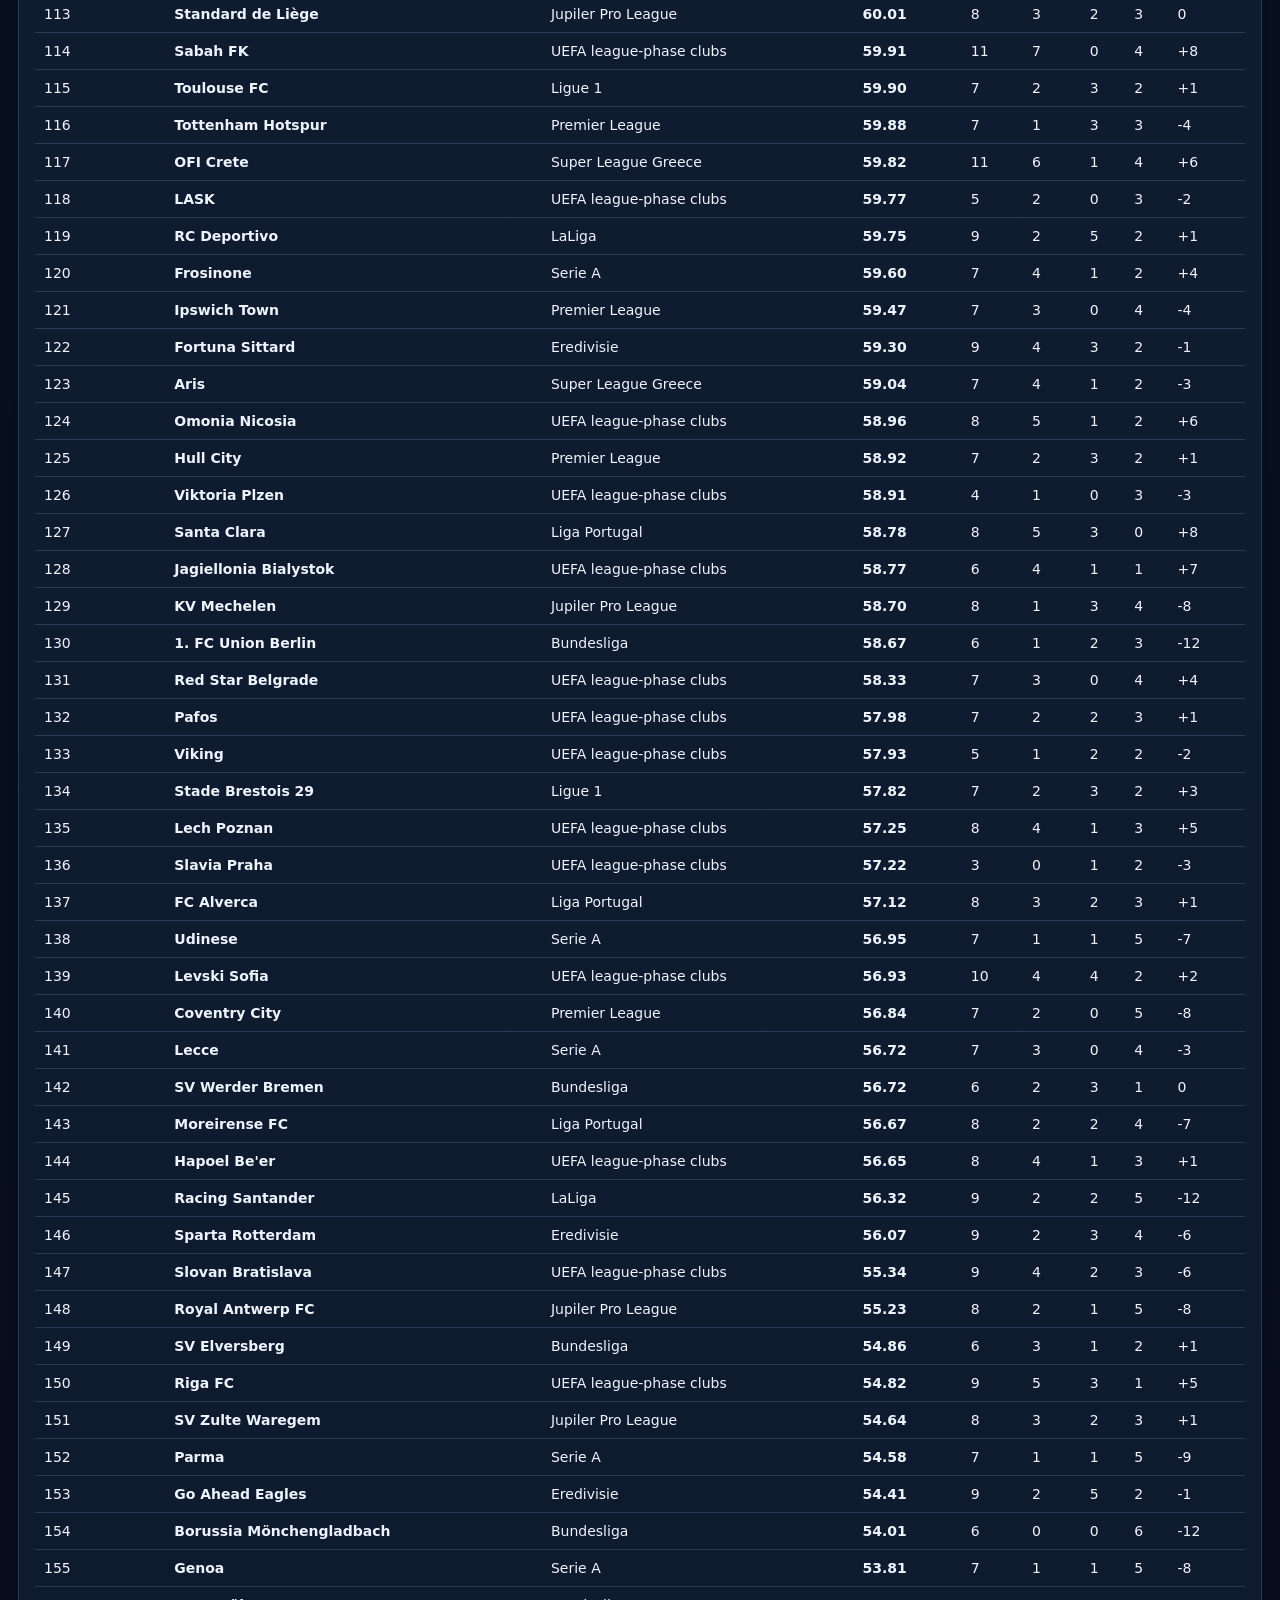
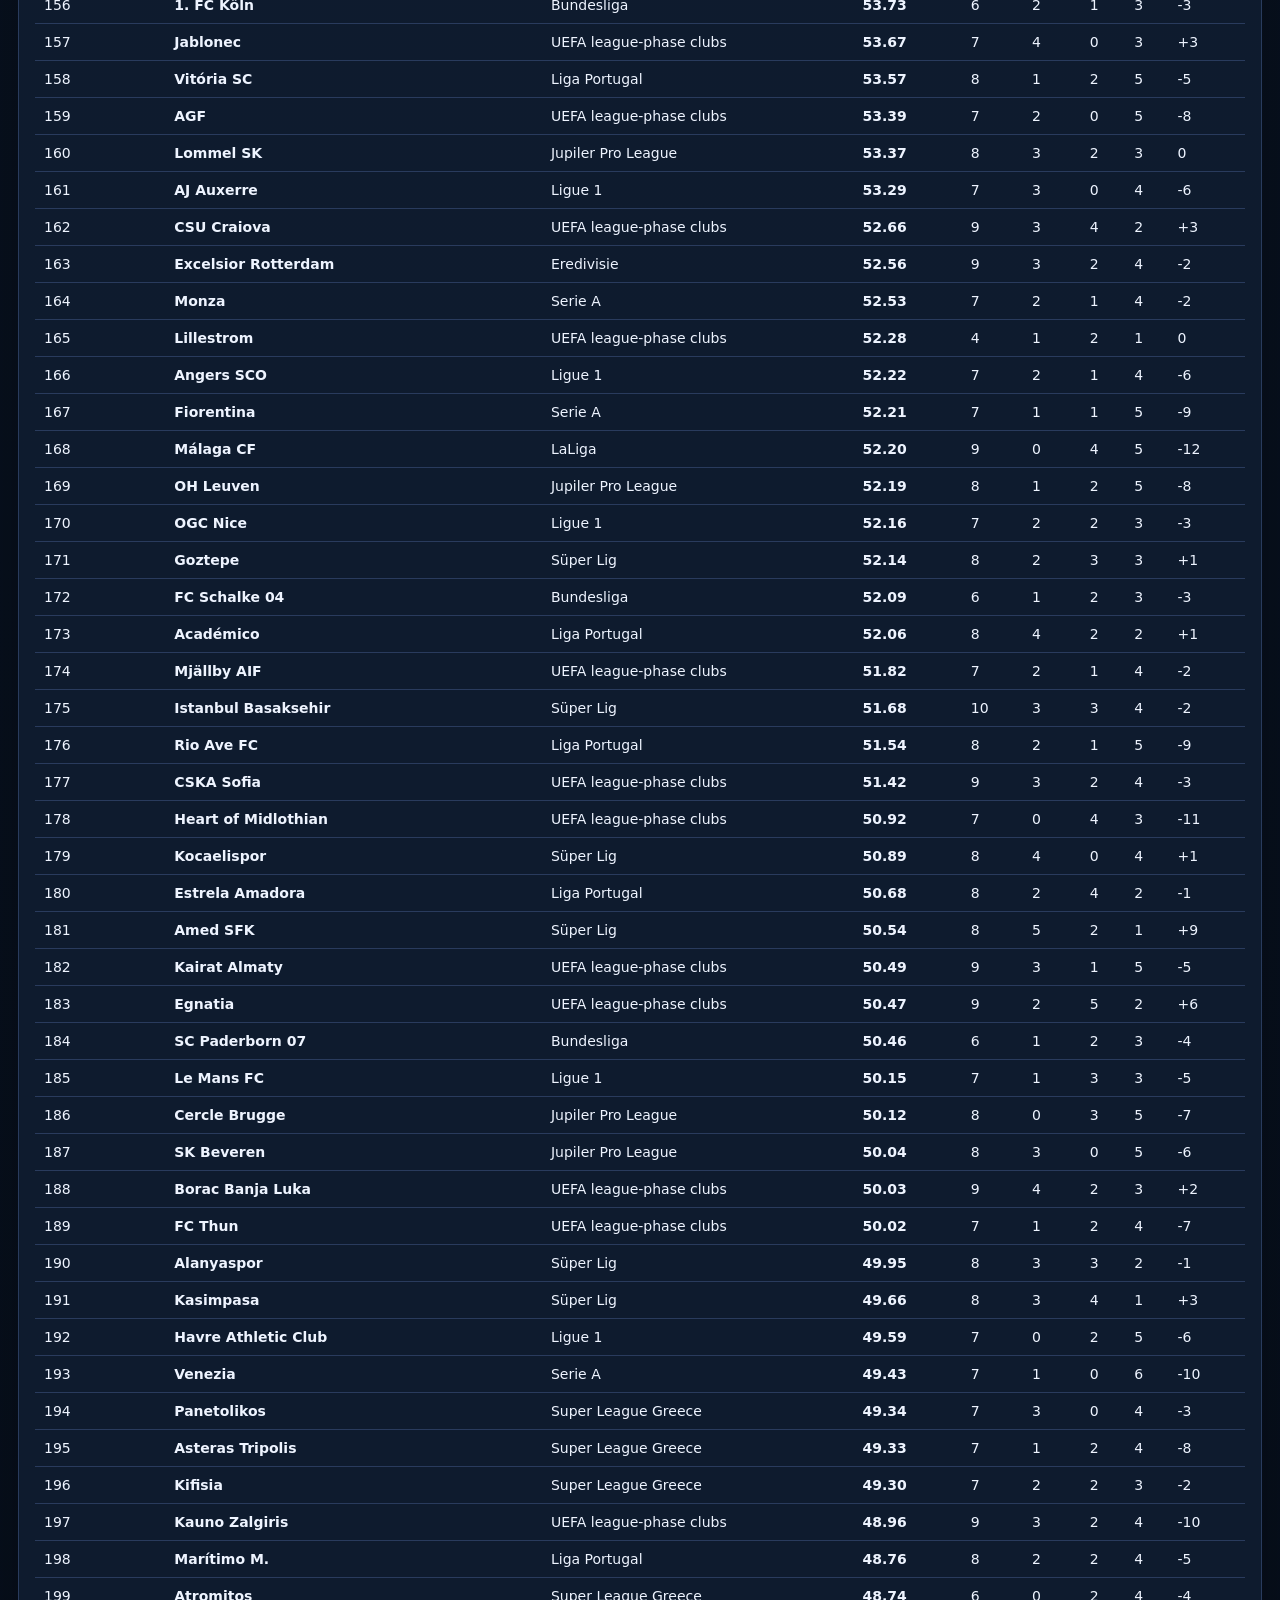
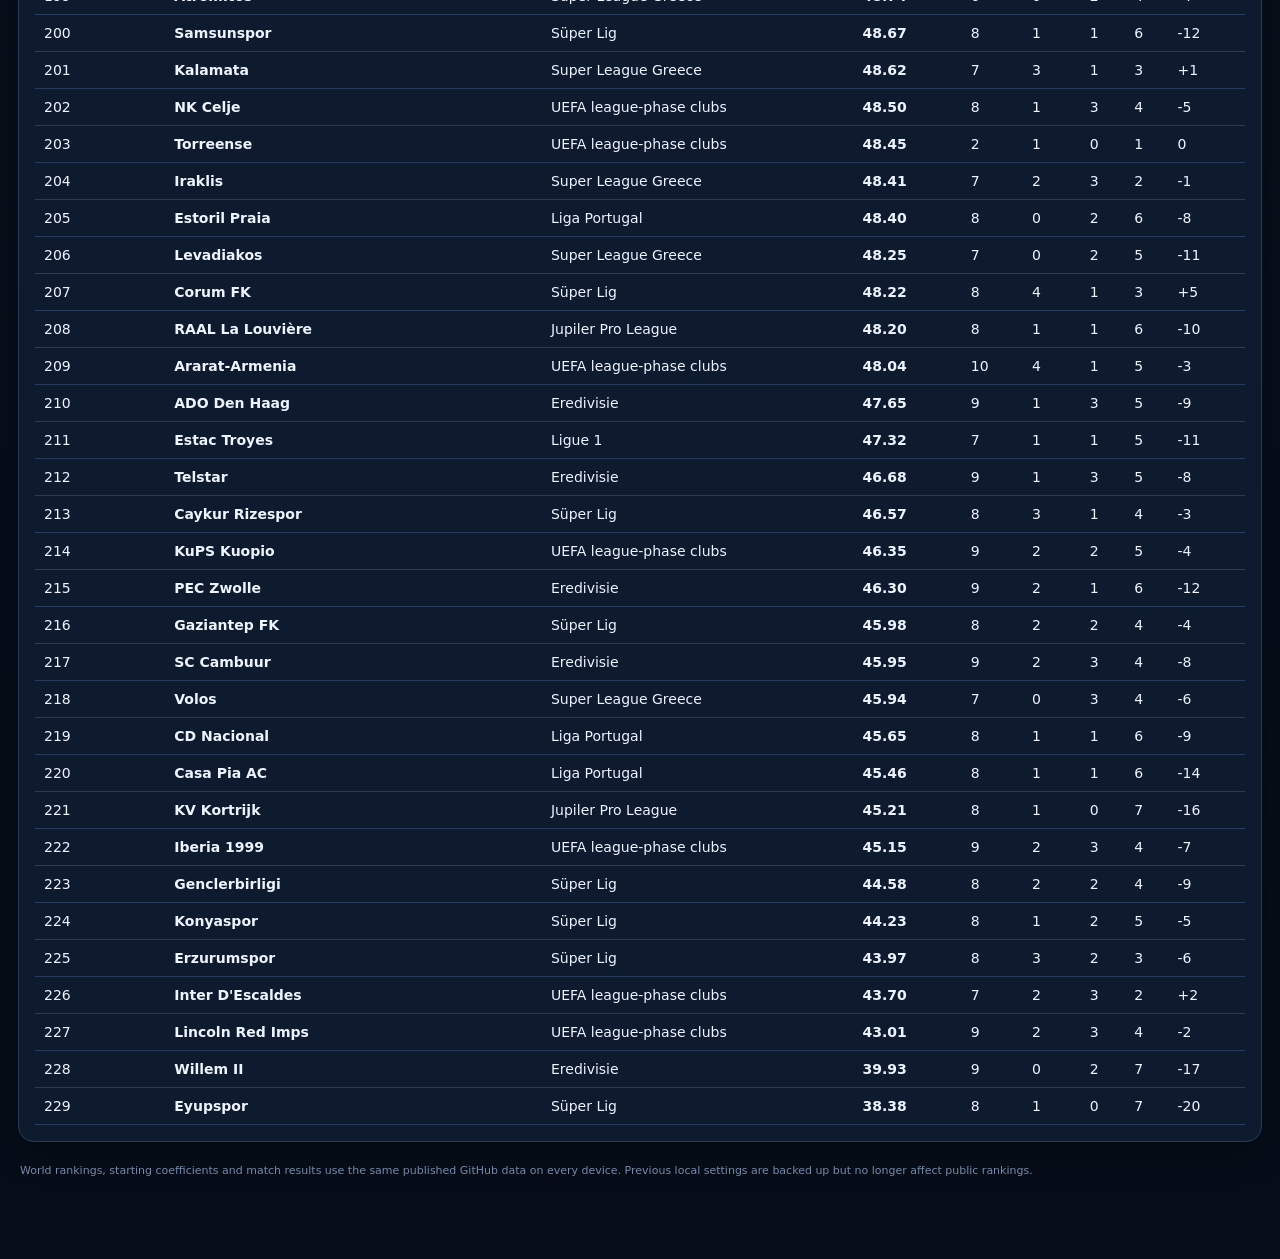
==== commit 1b41e018: "Update unified fixture feed cache token" ====
--- a/football/index.html
+++ b/football/index.html
@@ -24,11 +24,11 @@
 <footer>World rankings, starting coefficients and match results use the same published GitHub data on every device. Previous local settings are backed up but no longer affect public rankings.</footer>
 </div>
 <script src="config.js?v=20261022-1"></script>
-<script src="app-core.js?v=20261022-1"></script>
+<script src="app-core.js?v=20261022-2"></script>
 <script src="extra-ranked.js?v=20261017-6"></script>
 <script src="new-domestic-leagues.js?v=20261017-3"></script>
-<script src="rating-balance.js?v=20260827-6"></script>
-<script src="fallback-loader.js?v=20261022-1"></script>
+<script src="rating-balance.js?v=20261022-1"></script>
+<script src="fallback-loader.js?v=20261022-2"></script>
 <script src="data-fixes.js?v=20261017-1"></script>
 <script src="uefa-name-fixes.js?v=20260827-6"></script>
 <script src="uefa-integrity.js?v=20260827-6"></script>
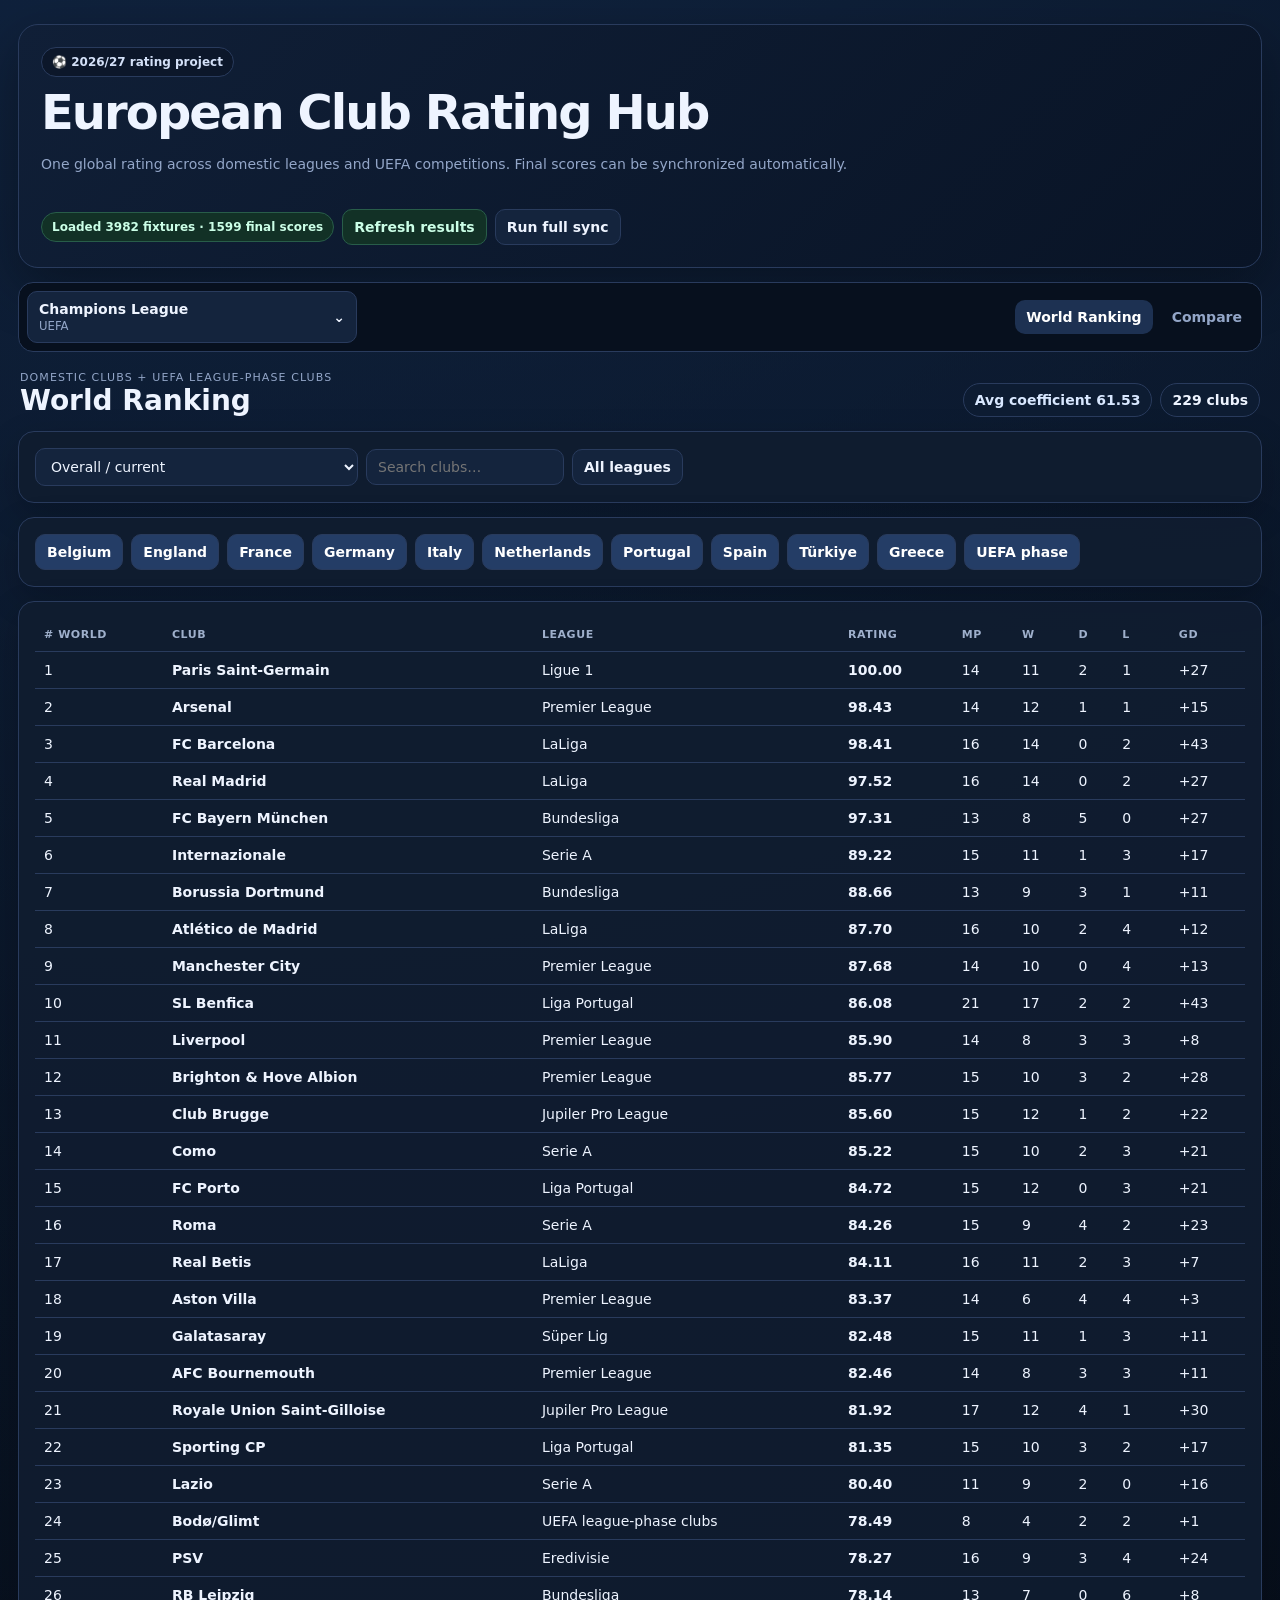
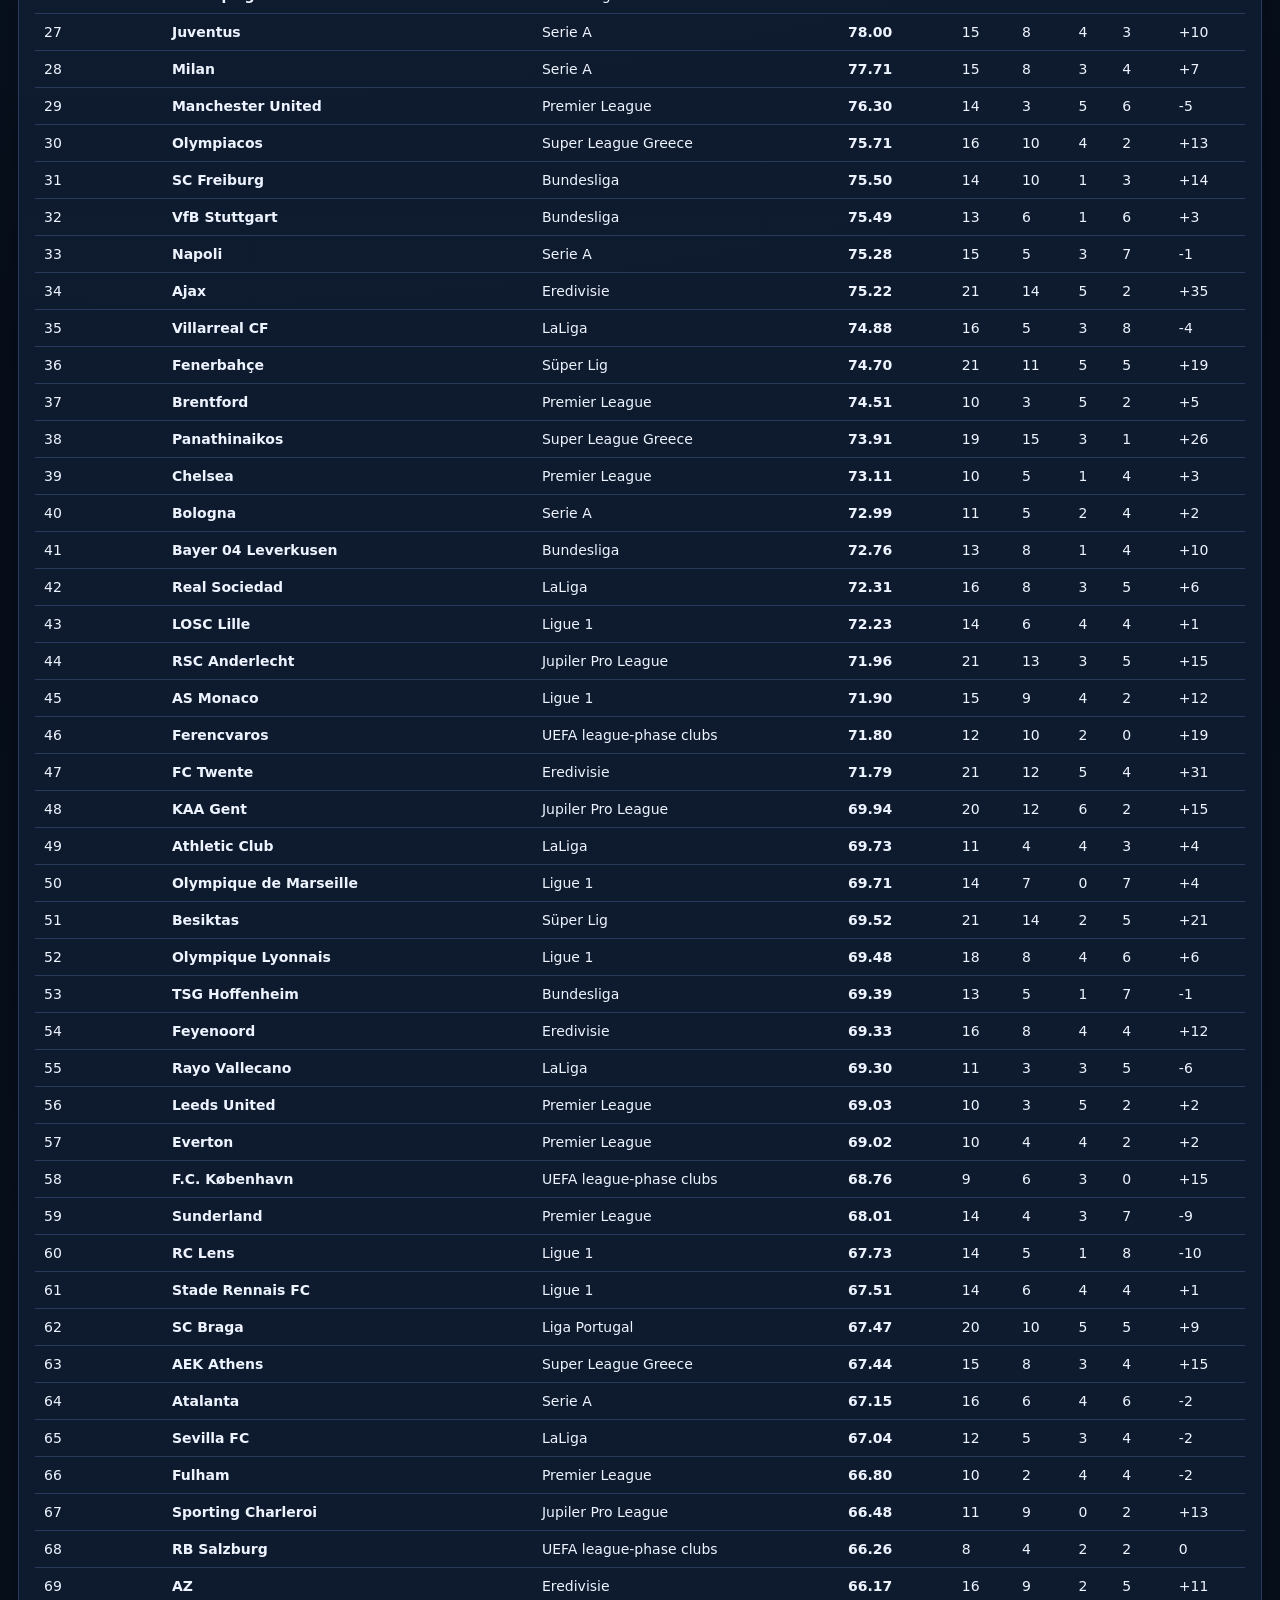
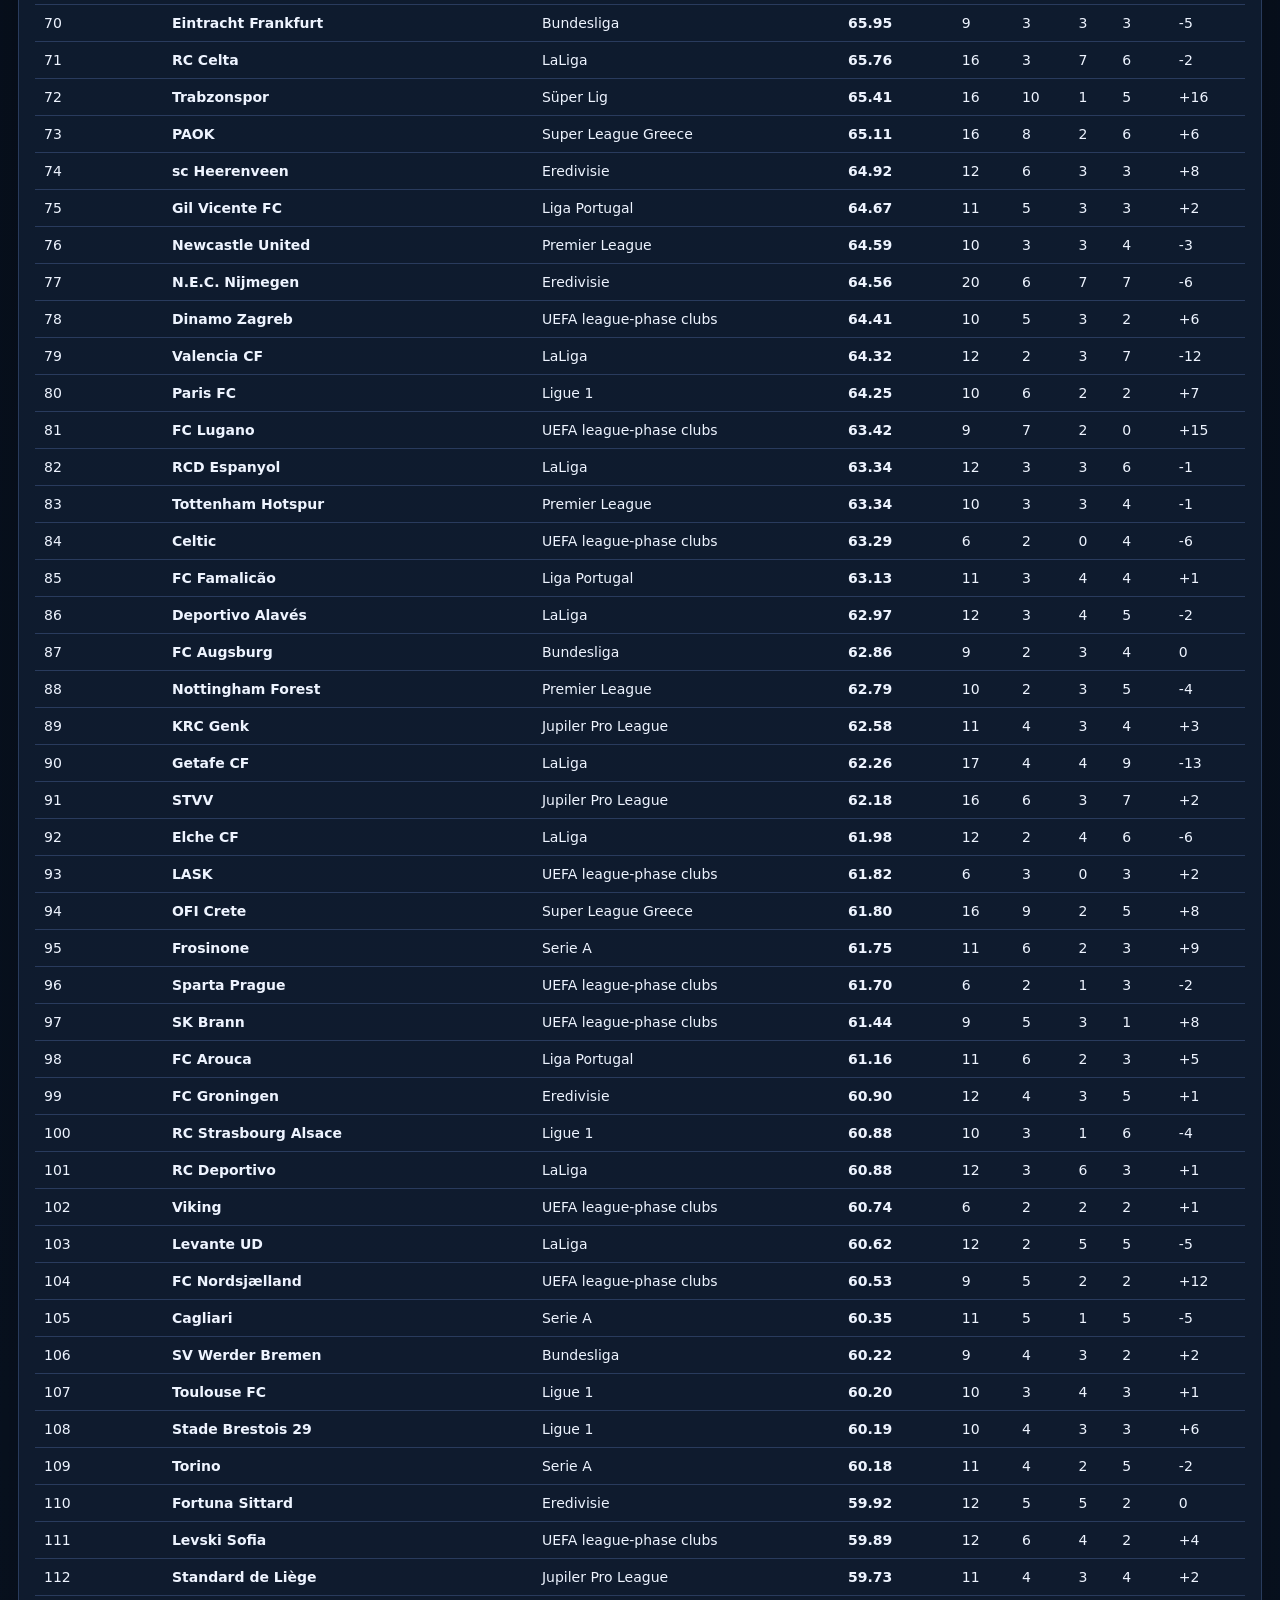
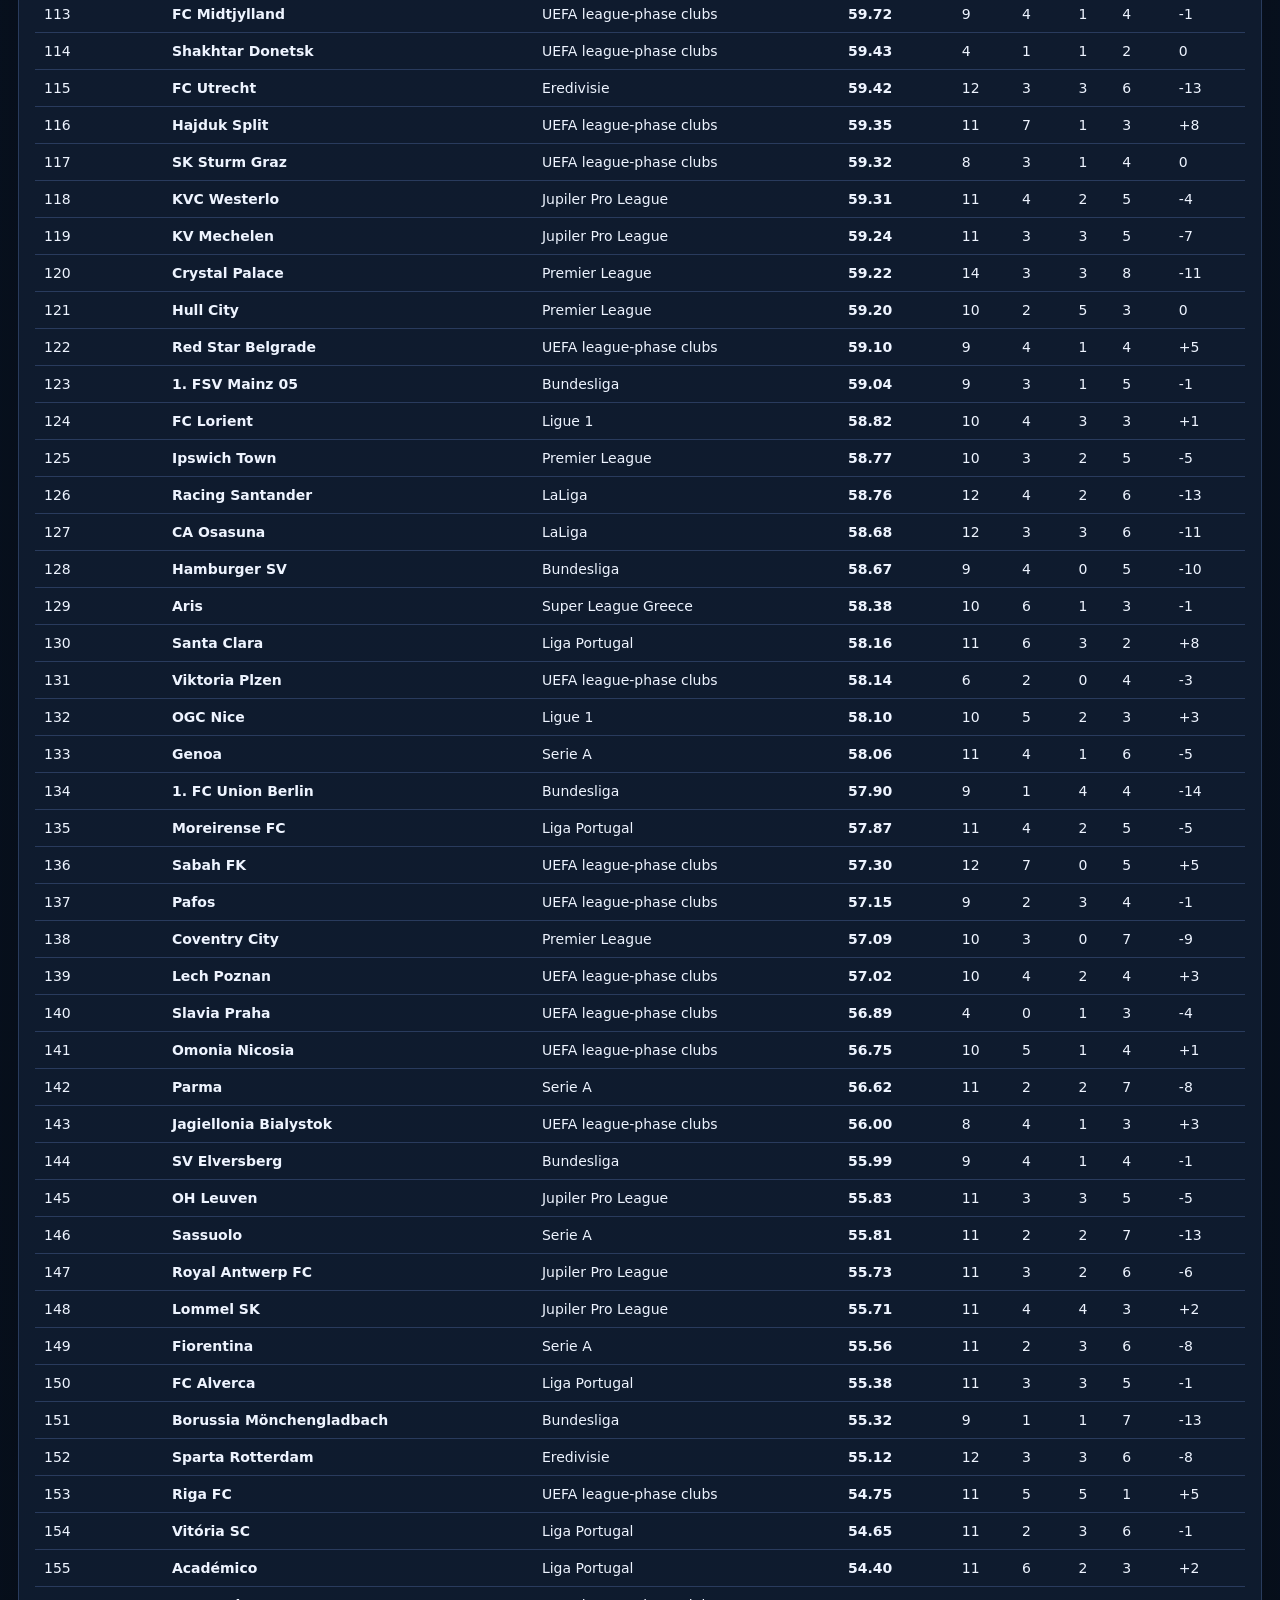
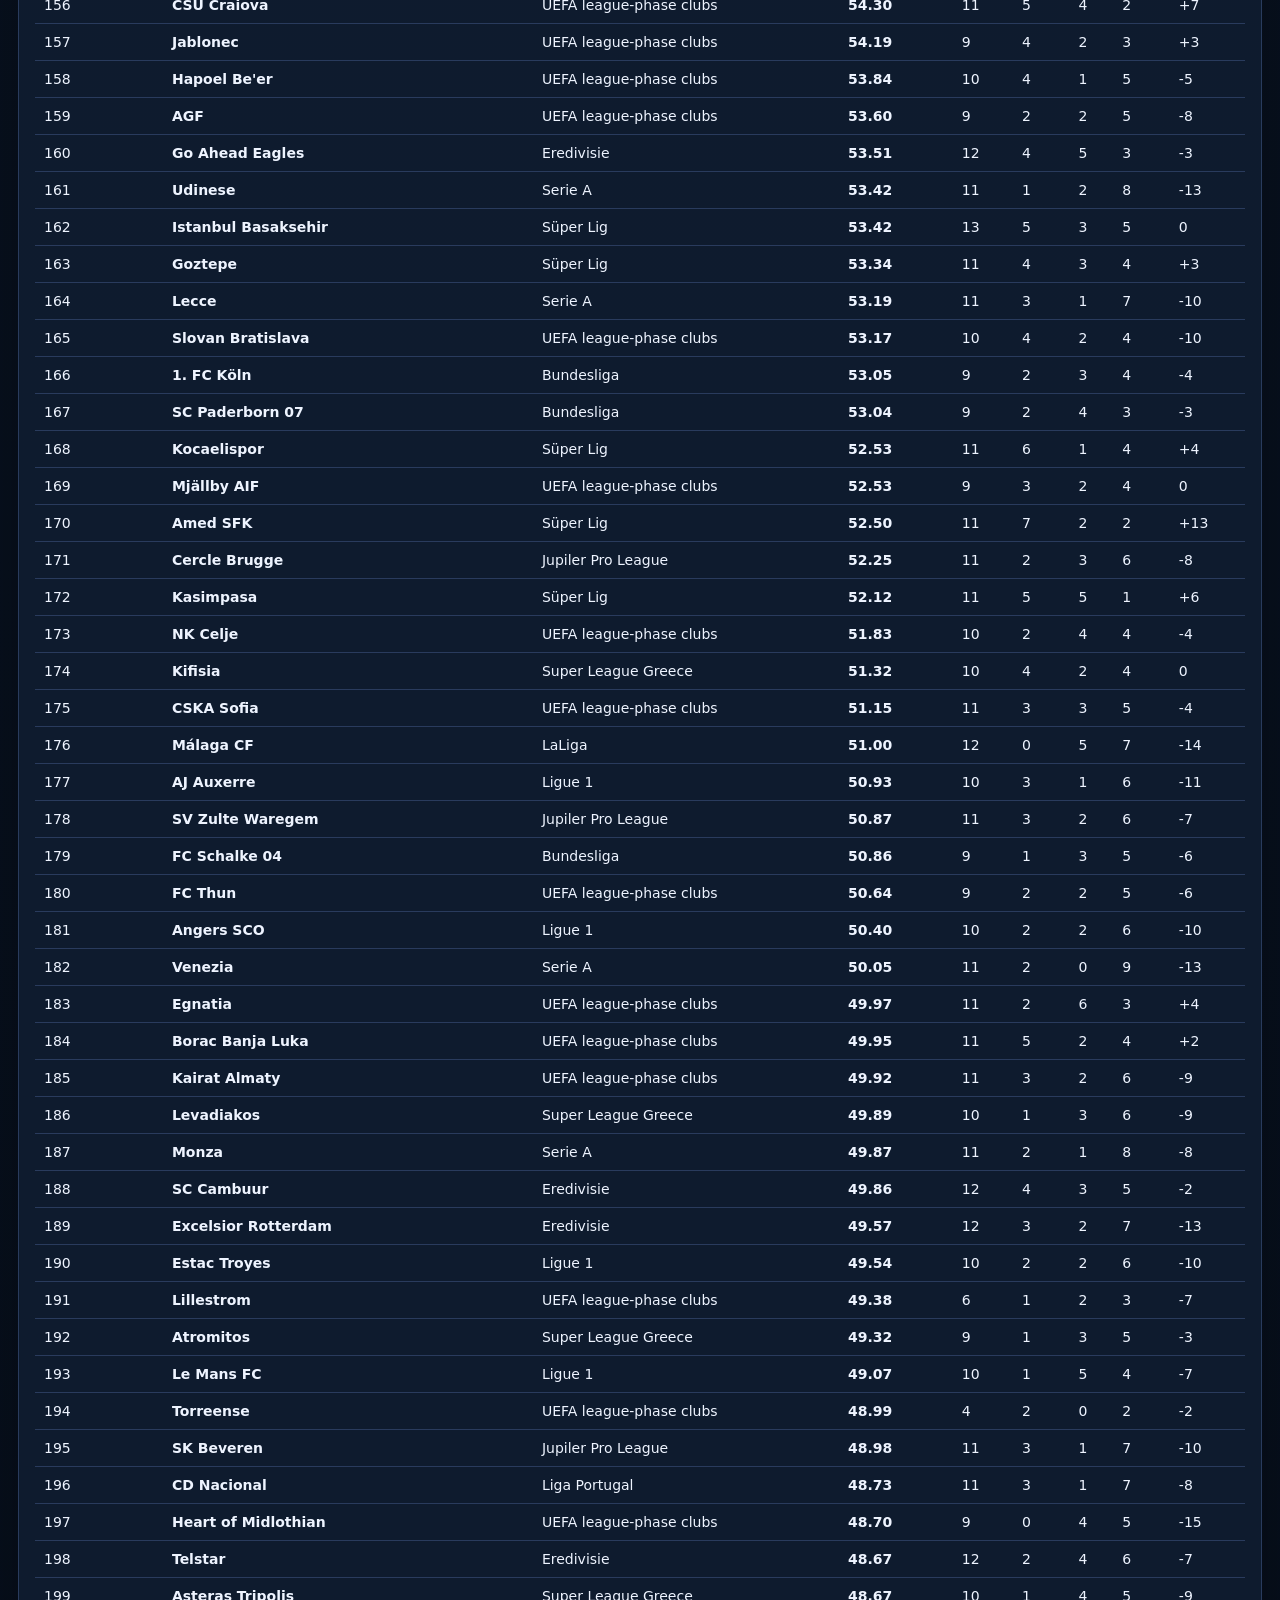
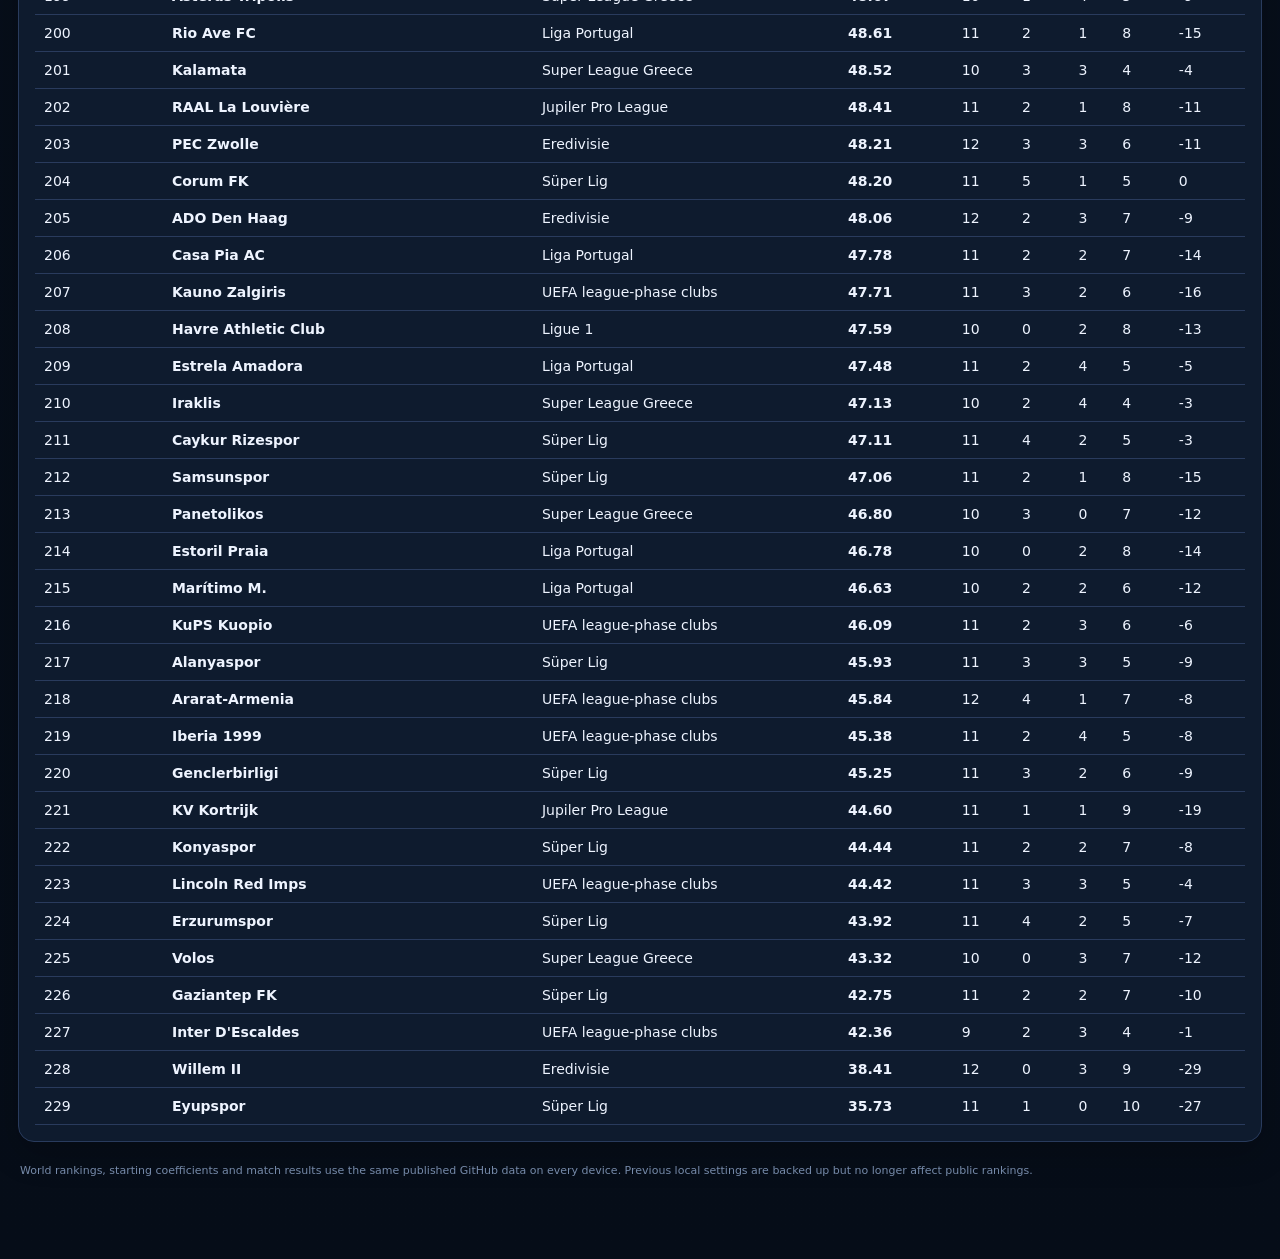
==== commit eeb69c30: "Rebalance ratings below 50 and above 90/95 and recalculate all club coefficients" ====
--- a/football/index.html
+++ b/football/index.html
@@ -23,11 +23,11 @@
 <div id="clubOverlay" class="overlay" hidden></div>
 <footer>World rankings, starting coefficients and match results use the same published GitHub data on every device. Previous local settings are backed up but no longer affect public rankings.</footer>
 </div>
-<script src="config.js?v=20261022-1"></script>
-<script src="app-core.js?v=20261022-2"></script>
+<script src="config.js?v=20261113-1"></script>
+<script src="app-core.js?v=20261113-1"></script>
 <script src="extra-ranked.js?v=20261017-6"></script>
 <script src="new-domestic-leagues.js?v=20261017-3"></script>
-<script src="rating-balance.js?v=20261022-1"></script>
+<script src="rating-balance.js?v=20261113-1"></script>
 <script src="fallback-loader.js?v=20261022-2"></script>
 <script src="data-fixes.js?v=20261017-1"></script>
 <script src="uefa-name-fixes.js?v=20260827-6"></script>
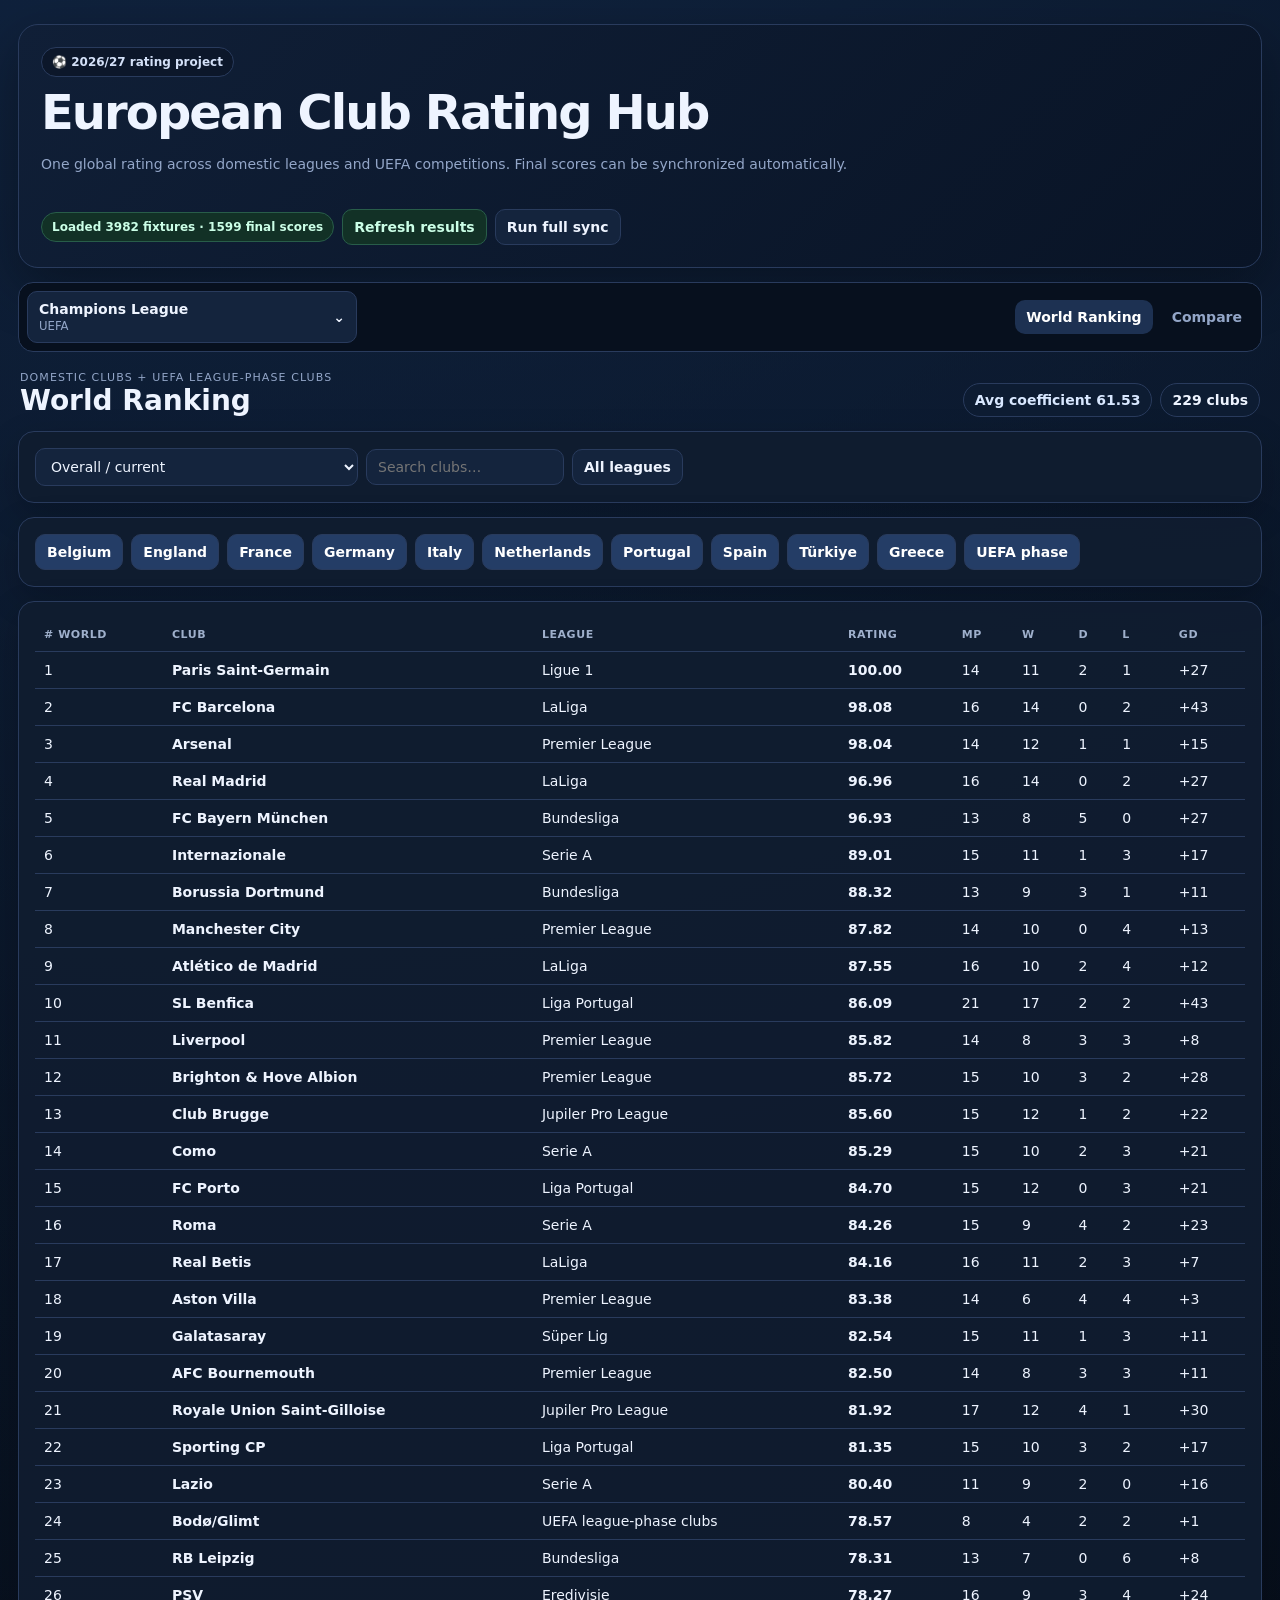
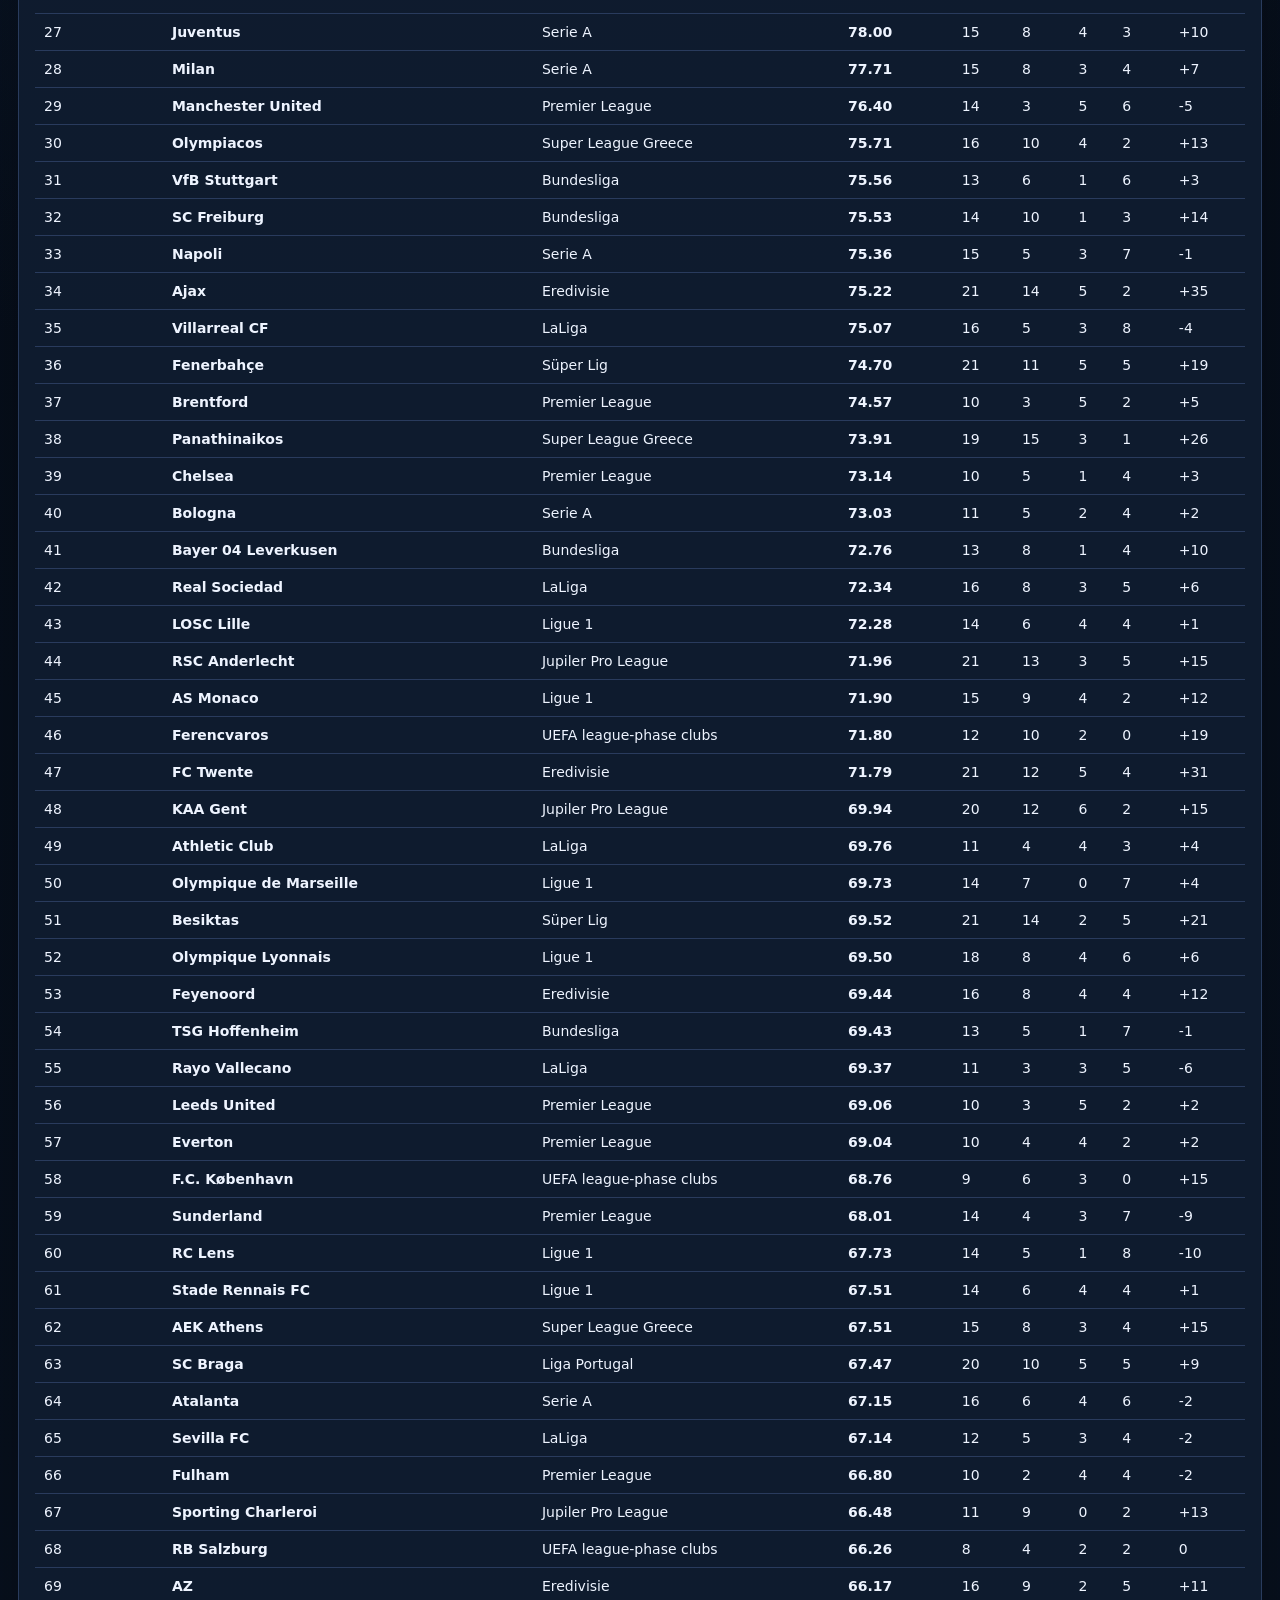
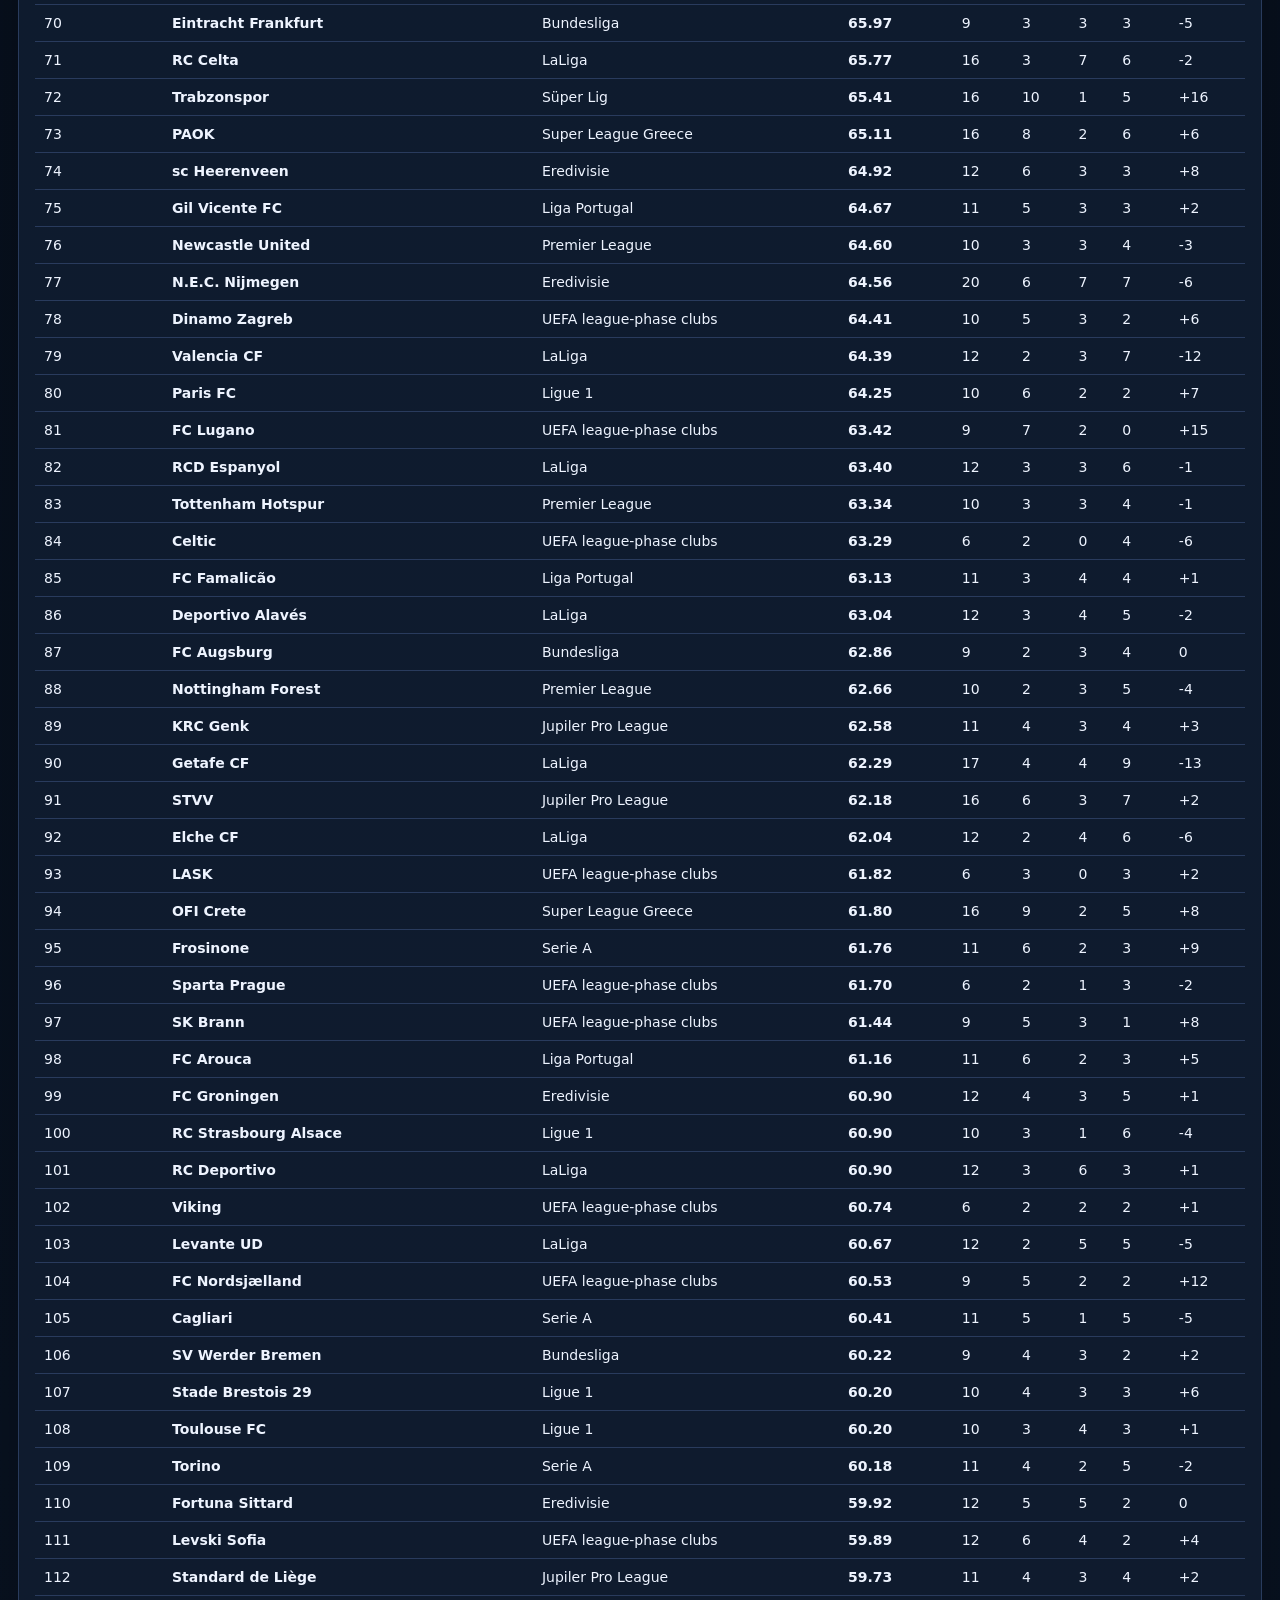
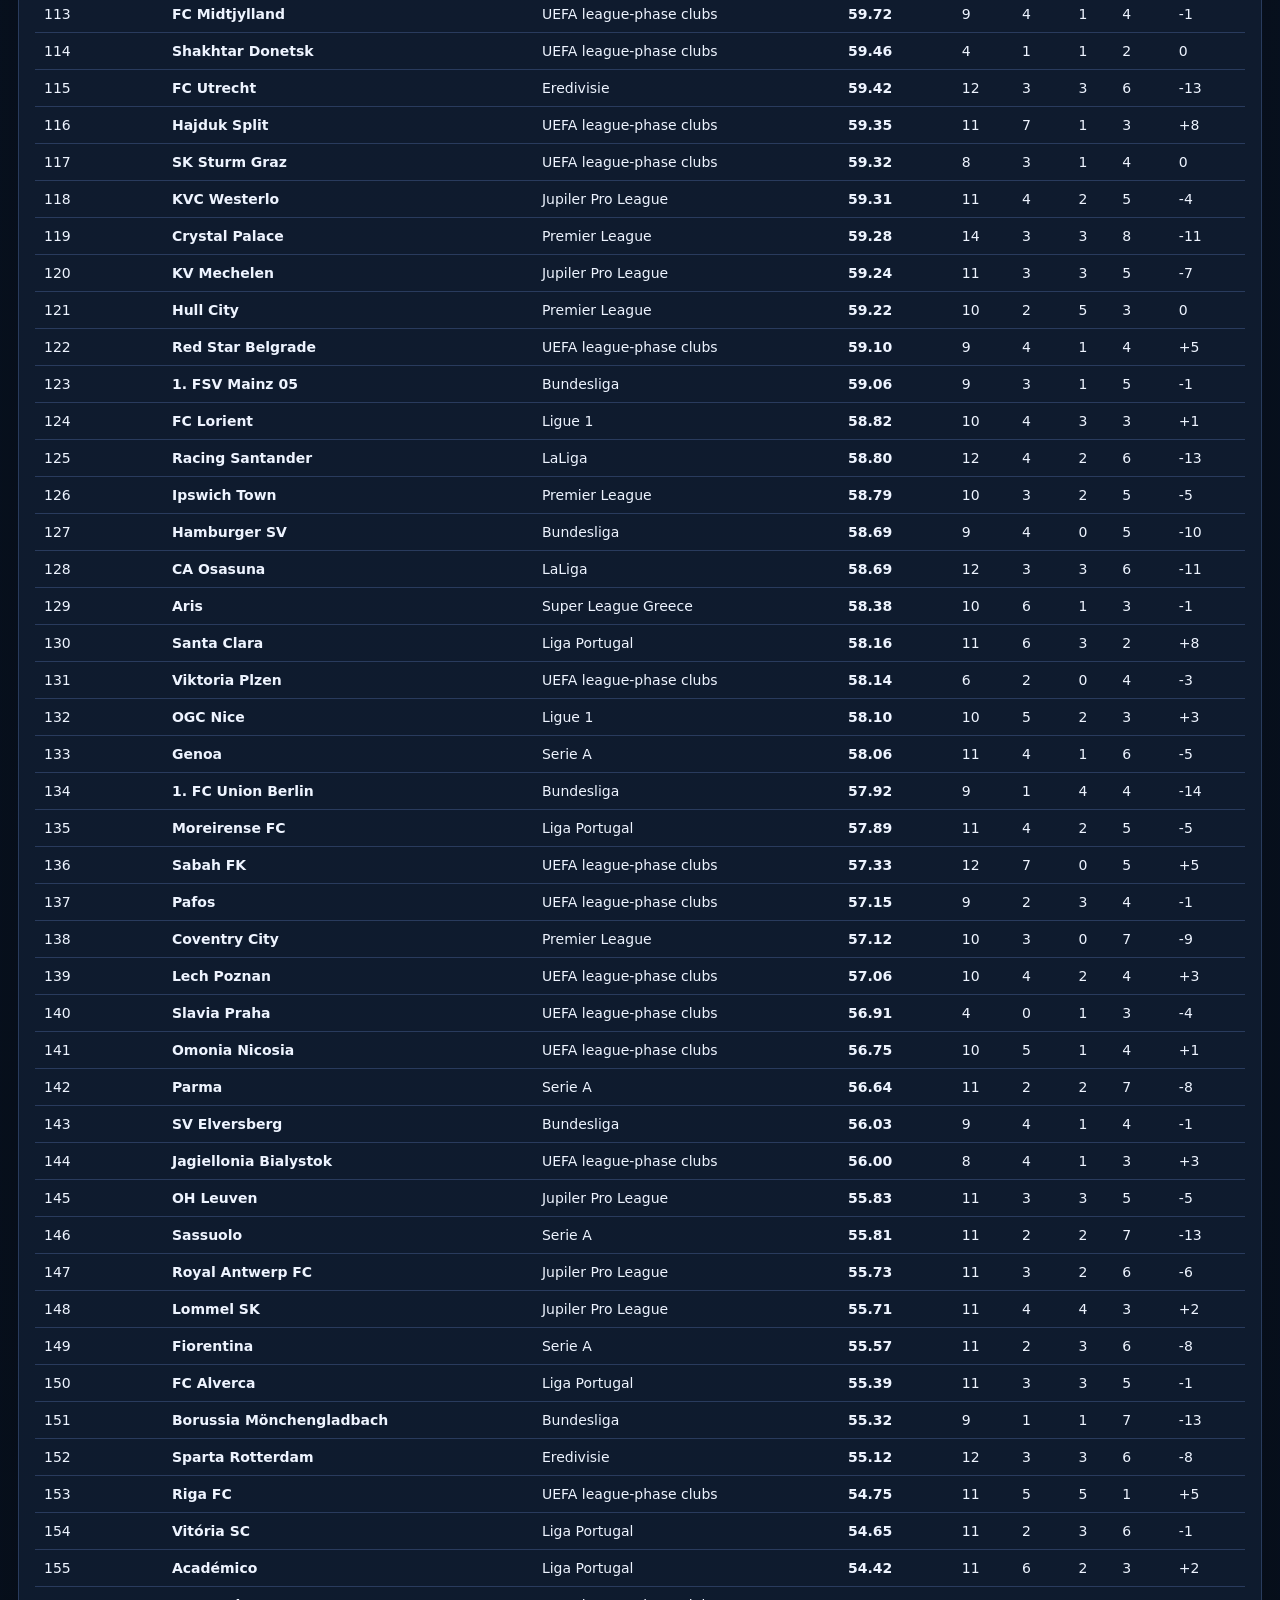
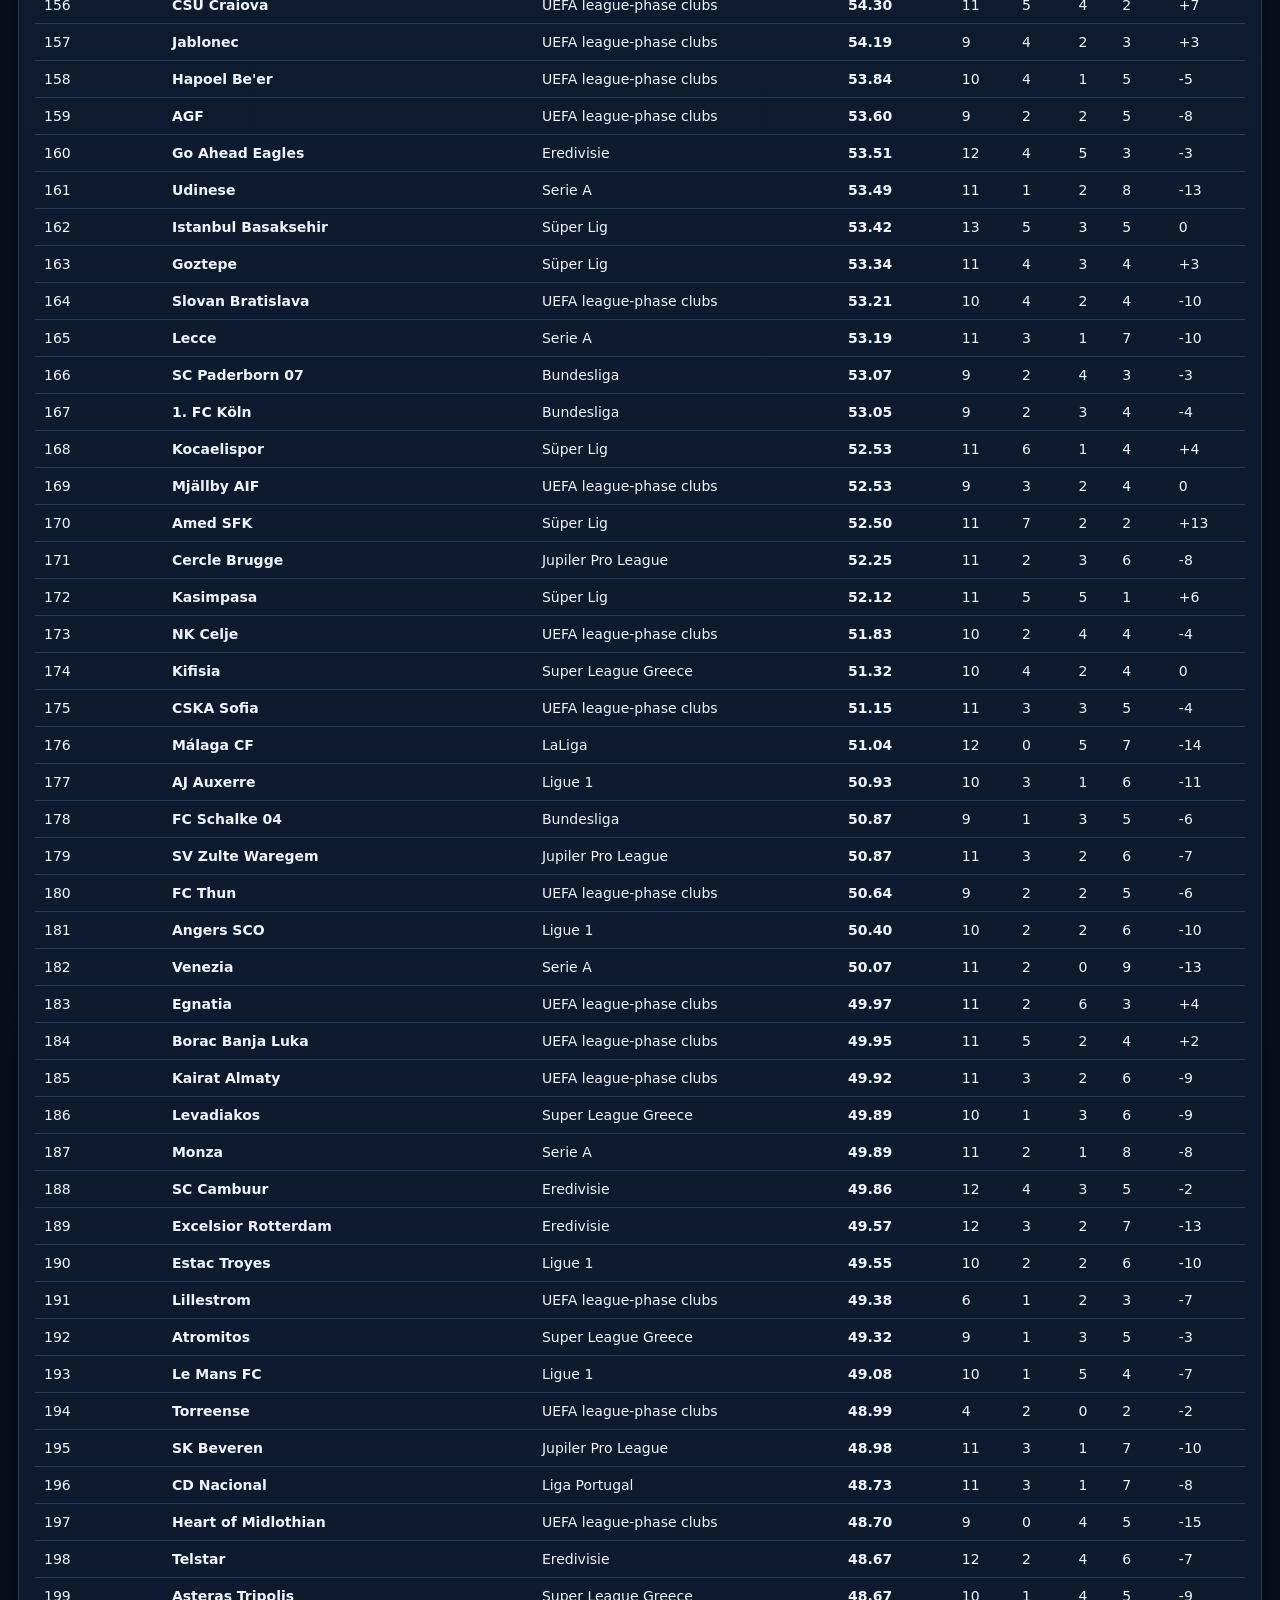
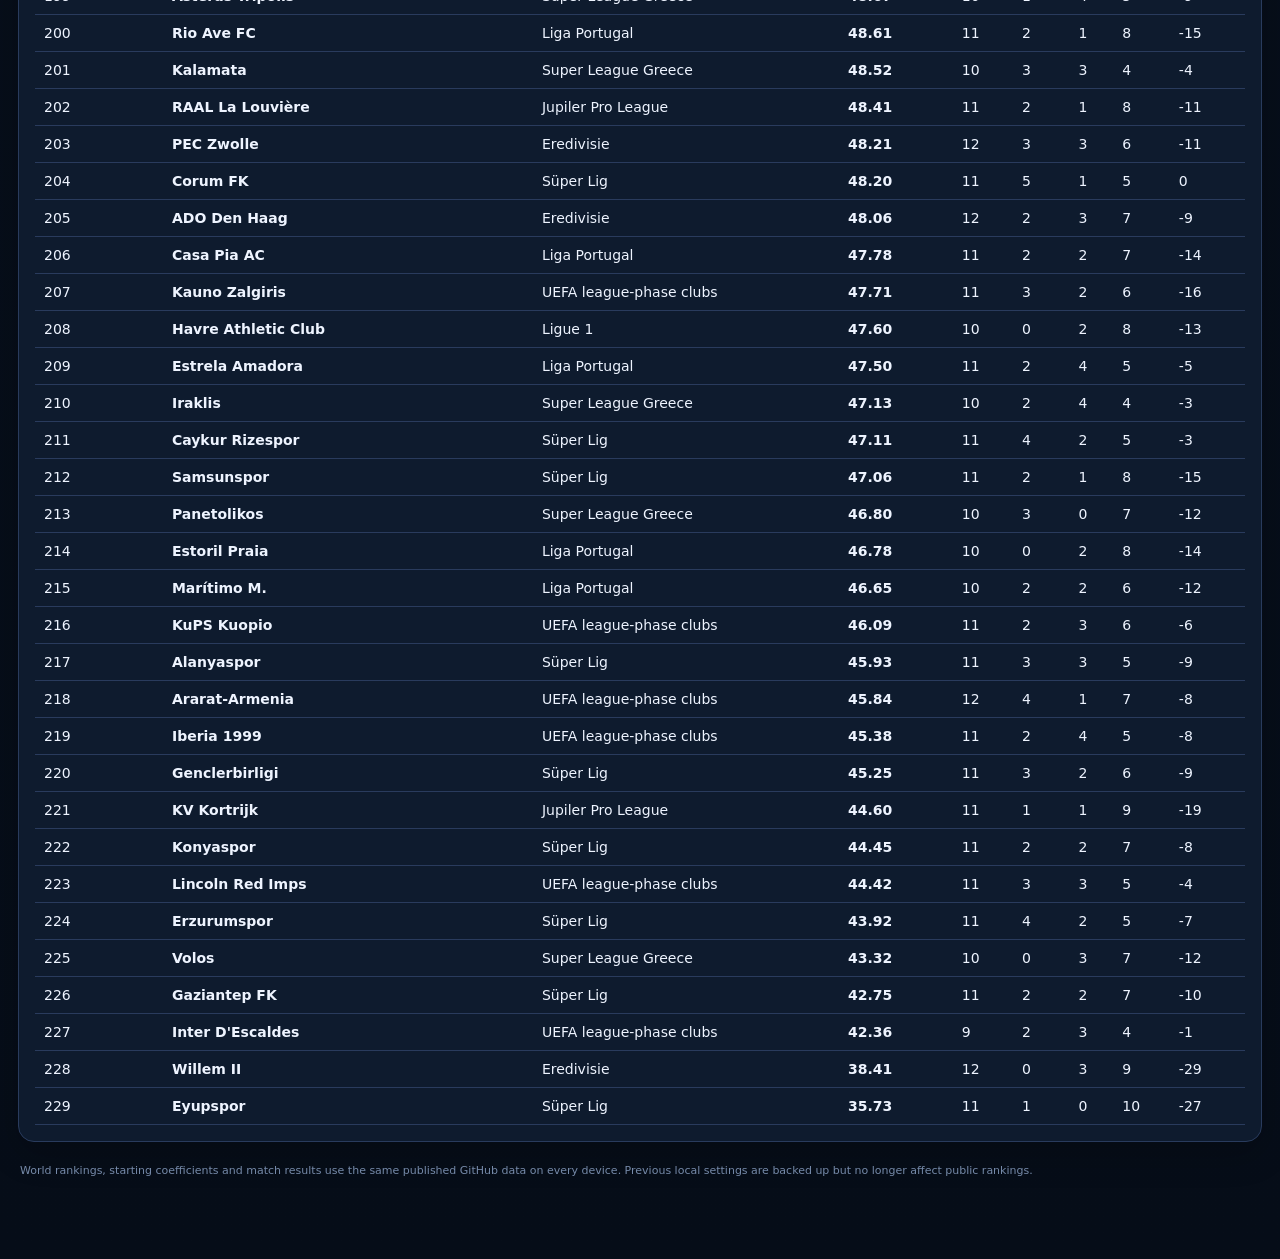
==== commit 58125cf9: "Refine rating wins for 85-100 and losses for 90-95; refresh global ranking calculations" ====
--- a/football/index.html
+++ b/football/index.html
@@ -23,7 +23,7 @@
 <div id="clubOverlay" class="overlay" hidden></div>
 <footer>World rankings, starting coefficients and match results use the same published GitHub data on every device. Previous local settings are backed up but no longer affect public rankings.</footer>
 </div>
-<script src="config.js?v=20261113-1"></script>
+<script src="config.js?v=20261113-2"></script>
 <script src="app-core.js?v=20261113-1"></script>
 <script src="extra-ranked.js?v=20261017-6"></script>
 <script src="new-domestic-leagues.js?v=20261017-3"></script>
